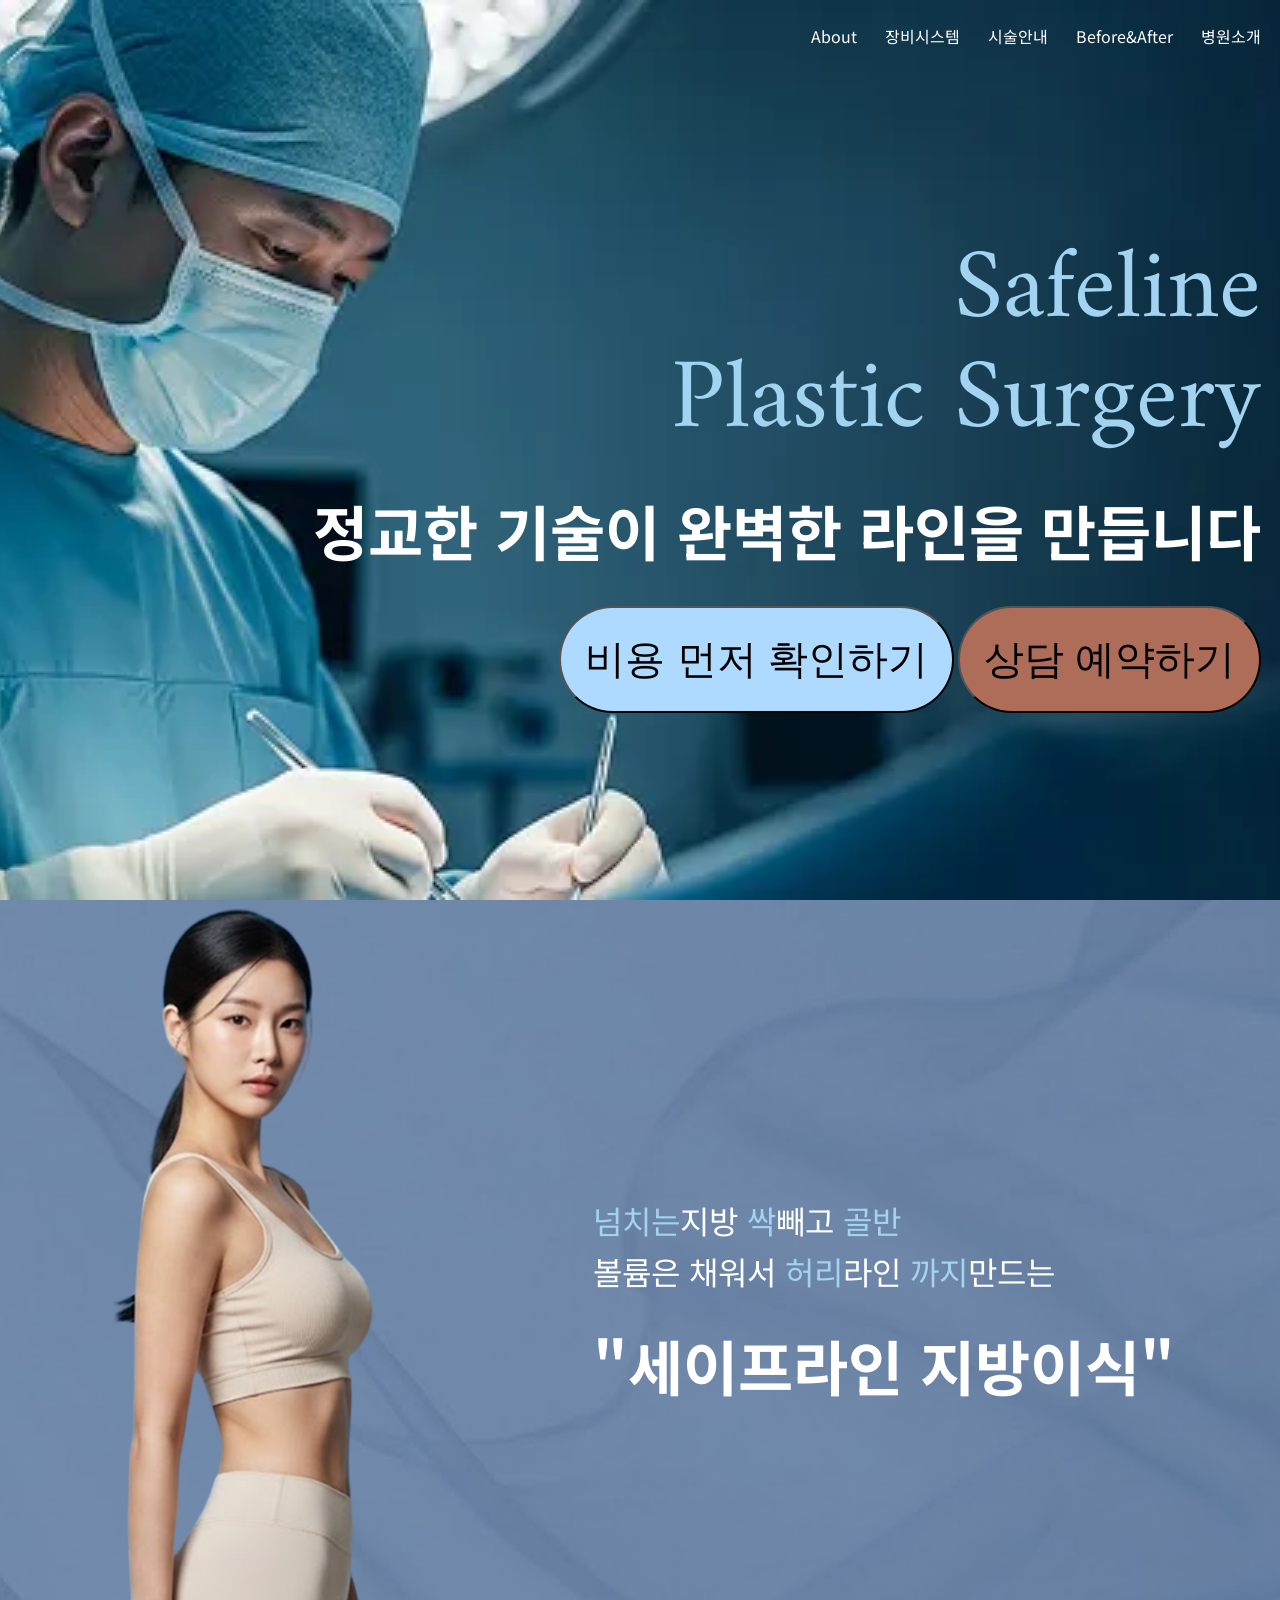
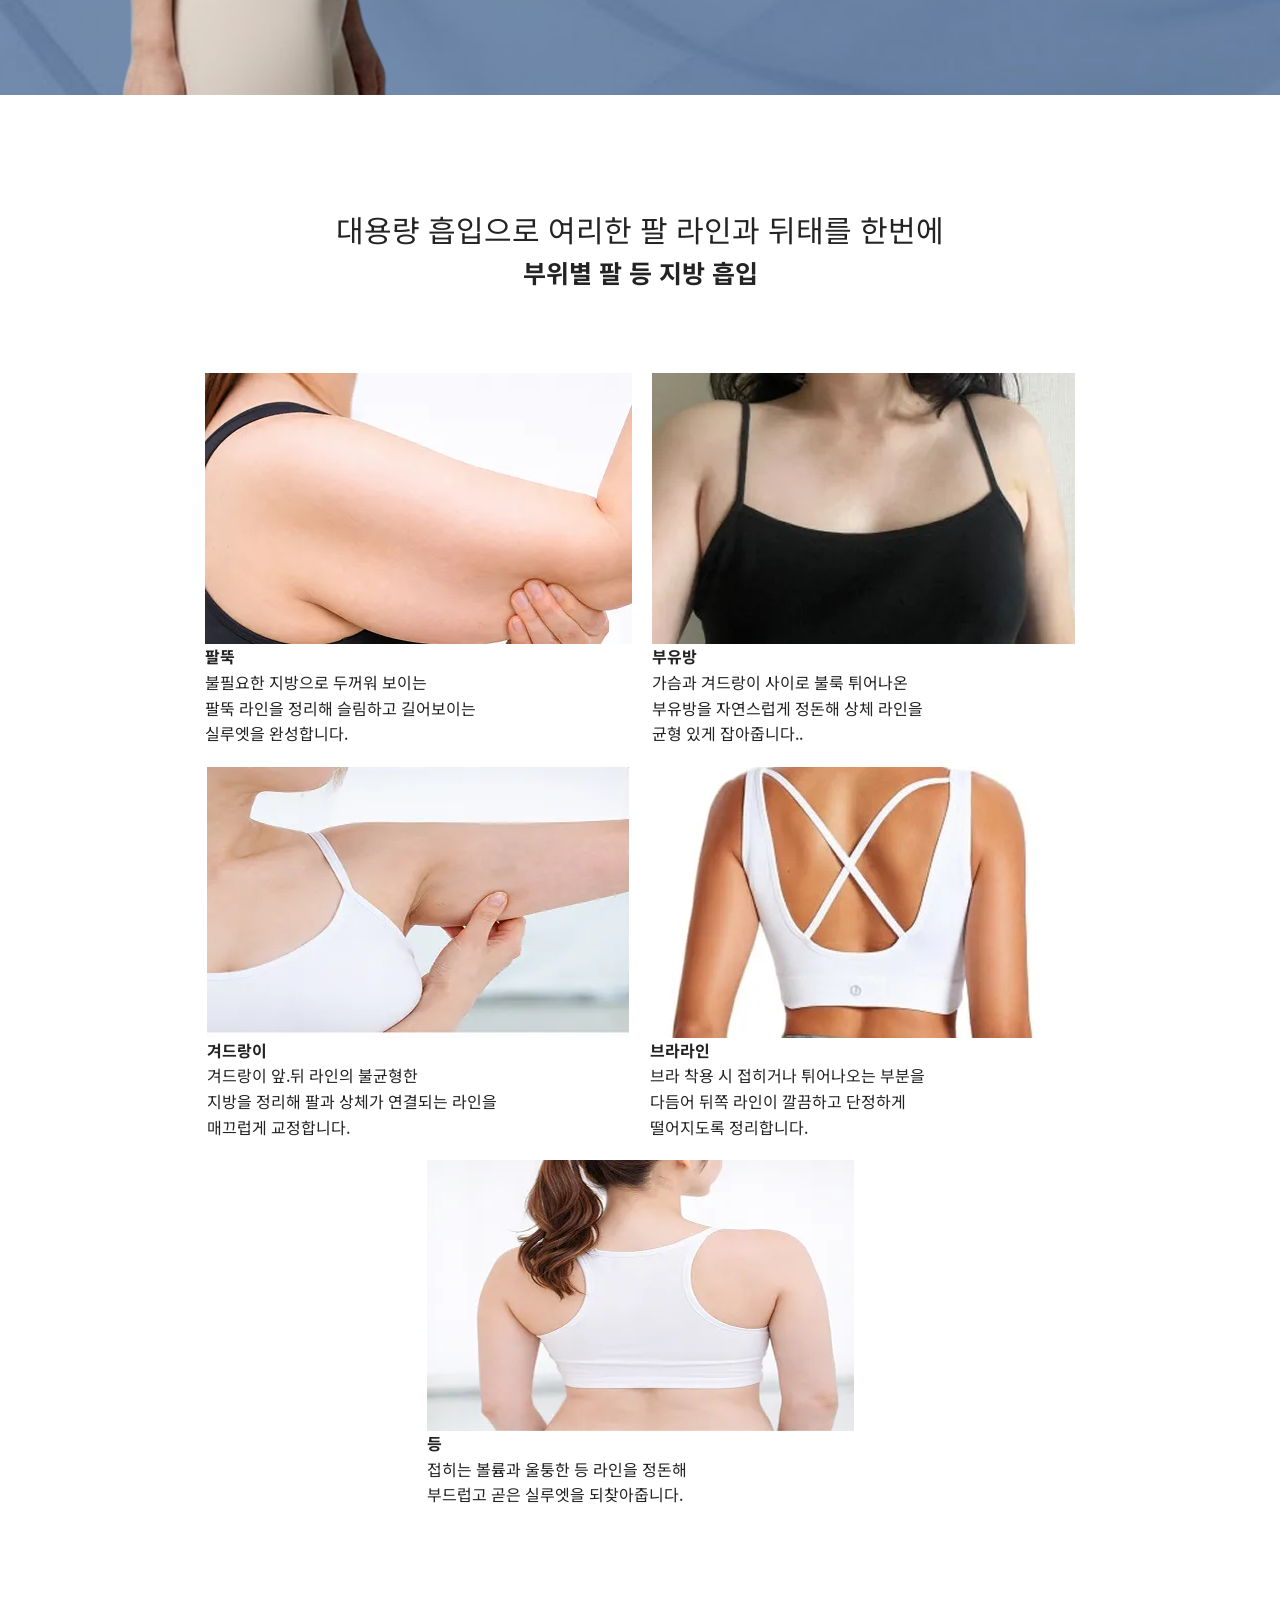
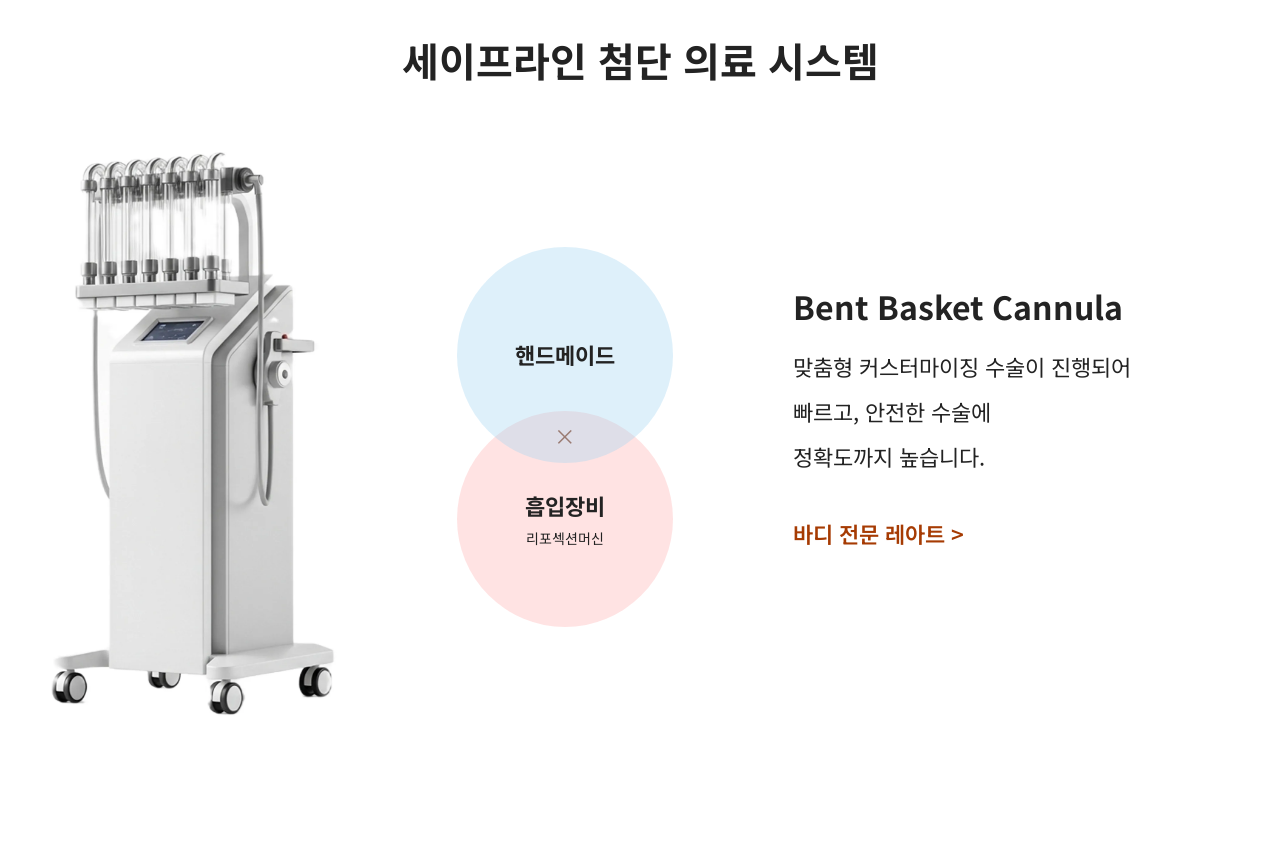
==== index.html @ c553be14 "반응형 작업 반응형 작업 js" ====
<!DOCTYPE html>
<html lang="ko">

<head>
    <meta charset="UTF-8">
    <meta name="viewport" content="width=device-width, initial-scale=1.0">
    <title>Document</title>
    <link rel="stylesheet" href="assets/css/reset.css">
    <link rel="stylesheet" href="assets/css/style.css">
</head>

<body>
    <!-- hero영역 시작 -->
    <header class="header">
        <div class="header-inner">
            <!-- 네비 영역 -->
            <div class="nav">
                <a href="#">About</a>
                <a href="#">장비시스템</a>
                <a href="#">시술안내</a>
                <a href="#">Before&After</a>
                <a href="#">병원소개</a>
                <button class="menu-btn">
                    <img src="assets/images/icon/ham.svg" alt="메뉴 버튼">
                </button>
            </div>
            <div class="main-title">
                <!-- kv타이틀 -->
                <div class="title">
                    <h1 class="kv-title">Safeline <br>
                        Plastic Surgery</h1>
                    <!-- kv서브타이틀 -->
                    <p class="kv-subtitle h2 ">
                        정교한 기술이 완벽한 라인을 만듭니다</p>
                </div>
                <!-- kv 버튼 -->
                <div class="btn">
                    <button class="btn1">비용 먼저 확인하기</button>
                    <button class="btn2">상담 예약하기</button>
                </div>
            </div>
        </div>
    </header>
    <!-- hero 영역 마감 -->


    <!-- about 영역 시작 -->
    <section class="about-section">
        <div class="about">
            <div class="model-img">
                <img src="assets/images/model.webp" alt="">
            </div>

            <div class="text-title">
                <p class="sub-title"> <em>넘치는</em>지방 <em>싹</em>빼고
                    <em>골반 </em><br>
                    볼륨은 채워서 <em>허리</em>라인 <em>까지</em>만드는
                </p>
                <h2 class="h2">"세이프라인 지방이식"</h2>
            </div>
        </div>
    </section>
    <!-- about 영역 마감 -->

    <!-- section3 -->
    <section class="lipo-area">
        <div class="title-2">
            <p>대용량 흡입으로 여리한 팔 라인과 뒤태를 한번에</p>
            <span>부위별 팔 등 지방 흡입</span>
        </div>
        <div class="lipo-list ">
            <div class="card-item">
                <img src="assets/images/sec3-1.webp" alt="">
                    <div class="area-title">
                <span class="lipo-title">팔뚝</span>
                <p>불필요한 지방으로 두꺼워 보이는<br>
                    팔뚝 라인을 정리해 슬림하고 길어보이는<br>
                    실루엣을 완성합니다.</p>
                    </div>
            </div>
            <div class="card-item">
                <img src="assets/images/sec3-2.webp" alt="">
                    <div class="area-title">
                <span class="lipo-title">부유방</span>
                <p>가슴과 겨드랑이 사이로 불룩 튀어나온<br>
                    부유방을 자연스럽게 정돈해 상체  라인을<br>
                    균형 있게 잡아줍니다..</p>
                    </div>
            </div>
            <div class="card-item">
                <img src="assets/images/sec3-3.webp" alt="">
                    <div class="area-title">
                <span class="lipo-title">겨드랑이</span>
                <p>겨드랑이 앞.뒤 라인의 불균형한<br>
                    지방을 정리해 팔과 상체가 연결되는 라인을<br>
                    매끄럽게 교정합니다.</p>
                    </div>
            </div>
            <div class="card-item">
                <img src="assets/images/sec3-4.webp" alt="">
                    <div class="area-title">
                <span class="lipo-title">브라라인</span>
                <p>브라 착용 시 접히거나 튀어나오는 부분을<br>
                     다듬어 뒤쪽 라인이 깔끔하고 단정하게<br>
                    떨어지도록  정리합니다.</p>
                    </div>
            </div>
            <div class="card-item">
                <img src="assets/images/sec3-5.webp" alt="">
                    <div class="area-title">
                <span class="lipo-title">등</span>
                <p>접히는 볼륨과 울퉁한 등 라인을 정돈해<br>
                    부드럽고 곧은 실루엣을 되찾아줍니다.<br>
                </p>
                    </div>
            </div>
               
                </div>
            </div>
        </div>
    </section>
    <!-- section 3 마감 -->

    <!-- 장비 시스템 섹션 시작 -->
    <section class="equipment-section">
        <div class="equipment-inner">
            <!-- 장비 타이틀 -->
            <div class="equipment-heading">
                <p class="b7">세이프라인 첨단 의료 시스템</p>
            </div>

            <!-- 장비 슬라이드 래퍼 -->
            <div class="equipment-body">
                <!-- 장비 아이템 1 -->
                <article class="equipment-item is-active" aria-hidden="false">
                    <div class="equipment-image">
                        <img src="assets/images/sec4-1.webp" alt="Bent Basket Cannula 장비">
                    </div>
                    <div class="equipment-middle">
                        <div class="equipment-circle equipment-circle--blue">
                            <span class="b7">핸드메이드</span>
                        </div>
                        <span class="equipment-circle-x">×</span>
                        <div class="equipment-circle equipment-circle--pink">
                            <span class="b7">흡입장비</span>
                            <span class="b9">리포섹션머신</span>
                        </div>
                    </div>
                    <div class="equipment-content">
                        <div class="equipment-text">
                            <h3 class="h3">Bent Basket Cannula</h3>
                            <p class="b8">
                                맞춤형 커스터마이징 수술이 진행되어<br class="equipment-br equipment-br--desktop">
                                빠르고, 안전한 수술에<br class="equipment-br equipment-br--desktop">
                                정확도까지 높습니다.
                            </p>
                            <a href="javascript:void(0);" class="equipment-link-next b8">
                                바디 전문 레아트 &gt;
                            </a>
                        </div>
                    </div>
                </article>

                <!-- 장비 아이템 2 -->
                <article class="equipment-item" aria-hidden="true">
                    <div class="equipment-image">
                        <img src="assets/images/sec4-2.webp" alt="PAL Microaire System 장비">
                    </div>
                    <div class="equipment-middle">
                        <div class="equipment-circle equipment-circle--blue">
                            <span class="b7">정밀 진동 시스템</span>
                        </div>
                        <span class="equipment-circle-x">×</span>
                        <div class="equipment-circle equipment-circle--pink">
                            <span class="b7">선택적 지방 제거</span>
                            <span class="b9">표적 부위 위주</span>
                        </div>
                    </div>
                    <div class="equipment-content">
                        <div class="equipment-text">
                            <h3 class="h3">PAL Microaire System</h3>
                            <p class="b8">
                                미세 진동을 활용한 지방 제거로<br class="equipment-br equipment-br--desktop">
                                불필요한 손상을 최소화하고<br class="equipment-br equipment-br--desktop">
                                균형 잡힌 라인을 완성합니다.
                            </p>
                            <a href="javascript:void(0);" class="equipment-link-next b8">
                                바디 전문 레아트 &gt;
                            </a>
                        </div>
                    </div>
                </article>

                <!-- 장비 아이템 3 -->
                <article class="equipment-item" aria-hidden="true">
                    <div class="equipment-image">
                        <img src="assets/images/sec4-3.webp" alt="Bent Basket Cannula 미세 장비">
                    </div>
                    <div class="equipment-middle">
                        <div class="equipment-circle equipment-circle--blue">
                            <span class="b7">곡선형 캐뉼라 구조</span>
                        </div>
                        <span class="equipment-circle-x">×</span>
                        <div class="equipment-circle equipment-circle--pink">
                            <span class="b7">라인 정교화</span>
                            <span class="b9">섬세한 보정</span>
                        </div>
                    </div>
                    <div class="equipment-content">
                        <div class="equipment-text">
                            <h3 class="h3">Bent Basket Cannula</h3>
                            <p class="b8">
                                곡선형 구조로 바디의 입체적인 곡선을 따라가며<br class="equipment-br equipment-br--desktop">
                                미세한 지방까지 정교하게 다듬어<br class="equipment-br equipment-br--desktop">
                                자연스러운 실루엣을 유지합니다.
                            </p>
                            <a href="javascript:void(0);" class="equipment-link-next b8">
                                바디 전문 레아트 &gt;
                            </a>
                        </div>
                    </div>
                </article>
            </div>
        </div>
    </section>
    <!-- 장비 시스템 섹션 마감 -->

    <script src="assets/js/equipment.js"></script>

    <section class="section5-trust">
        



    </section>

    
</body>

</html>
---- assets/css/style.css ----
@import url(common.css);

body {
    font-size: 16px;
}

/* 헤더 영역 및 네비영역 */
.header {
    width: 100%;
    height: 100vh;
    background-image: url(../images/kv-img.webp);
    background-repeat: no-repeat;
    background-size: cover;
    background-position: center;
}

.header-inner {
    width: 100%;
    max-width: 1320px;
    margin: 0 auto;
    padding: 1.5rem 1.2rem 0;
    box-sizing: border-box;
}

.nav {
    display: flex;
    justify-content: flex-end;
    color: #fff;
    gap: 1.75rem;
}

.menu-btn {
    display: none;
    border: none;
    background: transparent;
    padding: 0;
    cursor: pointer;
}

.menu-btn img {
    display: block;
    width: 1.6rem;
    height: 1.6rem;
}

.main-title {
    padding-top: 4.5rem;
    text-align: right;
}

.title {
    text-align: right;
    padding: 2.5rem 0;
}

.kv-title {
    color: #A2D3F1;
    padding: 2.5rem 0;
}

.kv-subtitle {
    color: #fff;
}

.btn {
    text-align: right;
}

.btn1 {
    background: #AEDAFF;
    padding: 1.5rem 1.5rem;
    border-radius: 49.95rem;
    font-size: 2.5rem;
}

.btn2 {
    background:
        #AE6D59;
    padding: 1.5rem 1.5rem;
    border-radius: 49.95rem;
    font-size: 2.5rem;
}

/* pc hero마감 */

/* about css 시작 */
.about {
    width: 100%;
    background-image: url(../images/sec2-bg.webp);
    background-repeat: no-repeat;
    background-size: cover;
    background-position: center;
    margin-bottom: 110px;
}

.model-img {
    width: 18rem;
    margin-right: 12.5rem;
}

.about {
    width: 100%;
    margin: 0 auto;
    padding: 0 1.2rem;

    display: flex;
    align-items: center;
    justify-content: center;
}

em {
    color: #A2D3F1
}

.text-title .sub-title {
    color: #fff;
    font-size: 2rem;
}

.h2 {
    padding-top: 2rem;
    color: #fff;
}

.title-2 span {
    font-weight: 700;
}
/* about css 마감 */



/* section3 시작 */

.title-2 {
    text-align: center;
    margin-top: 6.875rem;
    padding-bottom: 5rem;
}

.lipo-area {
    width: 100%;
    max-width: 84.375rem;
    margin: auto;
}

.lipo-list {
    display: flex;
    justify-content: center;
    flex-wrap: wrap;
    gap: 1.25rem;
}

.lipo-title{
    font-weight: 700;
}
.title-2 p {
    font-size: 1.875rem;
}

.title-2 span {
    font-size: 1.562rem;
}
/* section3  마감 */

/* 장비 시스템 섹션 시작 */
.equipment-section {
    padding: 7.5rem 1.25rem;
    background-color: #fff;
}

.equipment-inner {
    max-width: 1320px;
    margin: 0 auto;
}

.equipment-heading {
    text-align: center;
    margin-bottom: 3.75rem;
}

.equipment-heading .b7 {
    font-weight: 700;
    font-size: 2.5rem;
}

.equipment-body {
    display: flex;
    flex-direction: column;
    gap: 3.75rem;
}

.equipment-item {
    display: none;
    width: 100%;
    align-items: center;
    justify-items: stretch;
    column-gap: 24px;
    row-gap: 24px;
    grid-template-columns: repeat(12, minmax(0, 1fr));
}

.equipment-item.is-active {
    display: grid;
}

.equipment-image {
    grid-column: 1 / span 4;
    display: flex;
    justify-content: center;
}

.equipment-middle {
    grid-column: 5 / span 3;
    width: 100%;
    max-width: 248px;
    display: grid;
    justify-items: center;
    align-content: center;
}

.equipment-circle {
    width: 13.5rem;
    height: 13.5rem;
    border-radius: 50%;
    display: flex;
    flex-direction: column;
    align-items: center;
    justify-content: center;
    text-align: center;
}

.equipment-circle--blue {
    background: rgba(162, 211, 241, 0.35);
    z-index: 1;
}

.equipment-circle--pink {
    background: rgba(255, 186, 186, 0.4);
    margin-top: -3.25rem;
    z-index: 0;
}

.equipment-circle .b7 {
    font-weight: 700;
}

.equipment-circle .b9 {
    margin-top: 0.25rem;
    font-size: 0.875rem;
}

.equipment-circle-x {
    margin-top: -2.75rem;
    margin-bottom: -0.5rem;
    z-index: 2;
    font-size: 1.35rem;
    color: #9A7B72;
}

.equipment-content {
    grid-column: 8 / span 5;
    padding-left: 2.25rem;
}

.equipment-text {
    text-align: left;
}

.equipment-text .h3 {
    margin-bottom: 1.25rem;
    font-size: 2rem;
    line-height: 1.1;
}

.equipment-text .b8 {
    margin-bottom: 1.75rem;
    line-height: 2.05;
}

.equipment-link-next {
    display: inline-block;
    margin-top: 0.25rem;
    color: #A63B03;
    font-weight: 600;
}

.equipment-link-next:hover {
    text-decoration: underline;
}
/* 장비 시스템 섹션 마감 */

/* section 4 시작 */

@media (max-width: 768px) {
    .equipment-section {
        padding: 4.5rem 1rem;
    }

    .equipment-heading {
        margin-bottom: 2.5rem;
    }

    /* 768px 폰트 규격 (px -> rem, base 16px) */
    .equipment-heading .b7 {
        font-size: 1.875rem; /* 30px */
        line-height: 1.2;
    }

    .equipment-item.is-active {
        grid-template-columns: 1fr;
        column-gap: 0;
        row-gap: 20px;
    }

    .equipment-image,
    .equipment-middle,
    .equipment-content {
        grid-column: 1 / -1;
    }

    .equipment-image {
        justify-content: center;
    }

    .equipment-middle {
        /* 모바일에서는 원형 가로 배치 */
        max-width: none;
        width: 100%;
        margin: 0 auto;
        display: flex;
        align-items: center;
        justify-content: center;
    }

    .equipment-circle {
        width: 11.5rem;
        height: 11.5rem;
    }

    .equipment-circle--pink {
        margin-top: 0;
        margin-left: -3.25rem; /* 겹침 */
    }

    .equipment-circle-x {
        margin: 0 -0.75rem;
    }

    .equipment-circle .b7 {
        font-size: 1.5625rem; /* 25px */
        line-height: 1.2;
    }

    .equipment-link-next {
        font-size: 1.5625rem; /* 25px */
        line-height: 1.2;
    }

    .equipment-content {
        padding-left: 0;
        padding-top: 0.5rem;
    }

    .equipment-text .h3 {
        font-size: 2rem;
    }

    /* 모바일 서브텍스트: 18px, 2줄로 보이게 */
    .equipment-text .b8 {
        font-size: 1.125rem; /* 18px */
    }

    .equipment-br--desktop {
        display: none;
    }
}













@media(max-width: 768px) {

    /* 모바일 kv 영역 시작 */
    .header {
        height: 100vh;
        background-position: 20% center;
    }

    .header-inner {
        padding: 0.4rem 0.6rem 0;
        min-height: 100vh;
        display: flex;
        flex-direction: column;
    }

    .nav {
        justify-content: flex-end;
        align-items: center;
    }

    .nav a {
        display: none;
    }

    .menu-btn {
        display: block;
    }

    .main-title {
        padding-top: 0;
        flex: 1;
        display: flex;
        flex-direction: column;
        justify-content: flex-end;
        align-items: center;
        padding-bottom: 12vh;
    }

    .title {
        padding: 0;
    }

    .kv-title {
        font-size: 3rem;
        text-align: center;
        padding: 1.25rem 0; /* 20px */
    }

    .kv-subtitle {
        font-size: 1.5rem;
        text-align: center;
        padding: 1.25rem 0; /* 20px */
    }

    .btn {
        display: flex;
        justify-content: center;
        width: 100%;
        padding: 1.25rem 0; /* 20px */
    }

    .btn1,
    .btn2 {
        font-size: 1rem;
        padding: 0.5rem 0.5rem;
    }

    
/* 반응형 kv 영역 마감 */


    .about {
        flex-direction: column-reverse;
    }

    .text-title {
        margin-top: 5.5rem;
    }

    .text-title .sub-title {
        font-size: 1rem;
    }

    .text-title .h2 {
        font-size: 1.5rem;
    }
    /* about 반응형 마감 */
}








/* about 반응형 시작 */
@media(max-width:768px) {
    

}
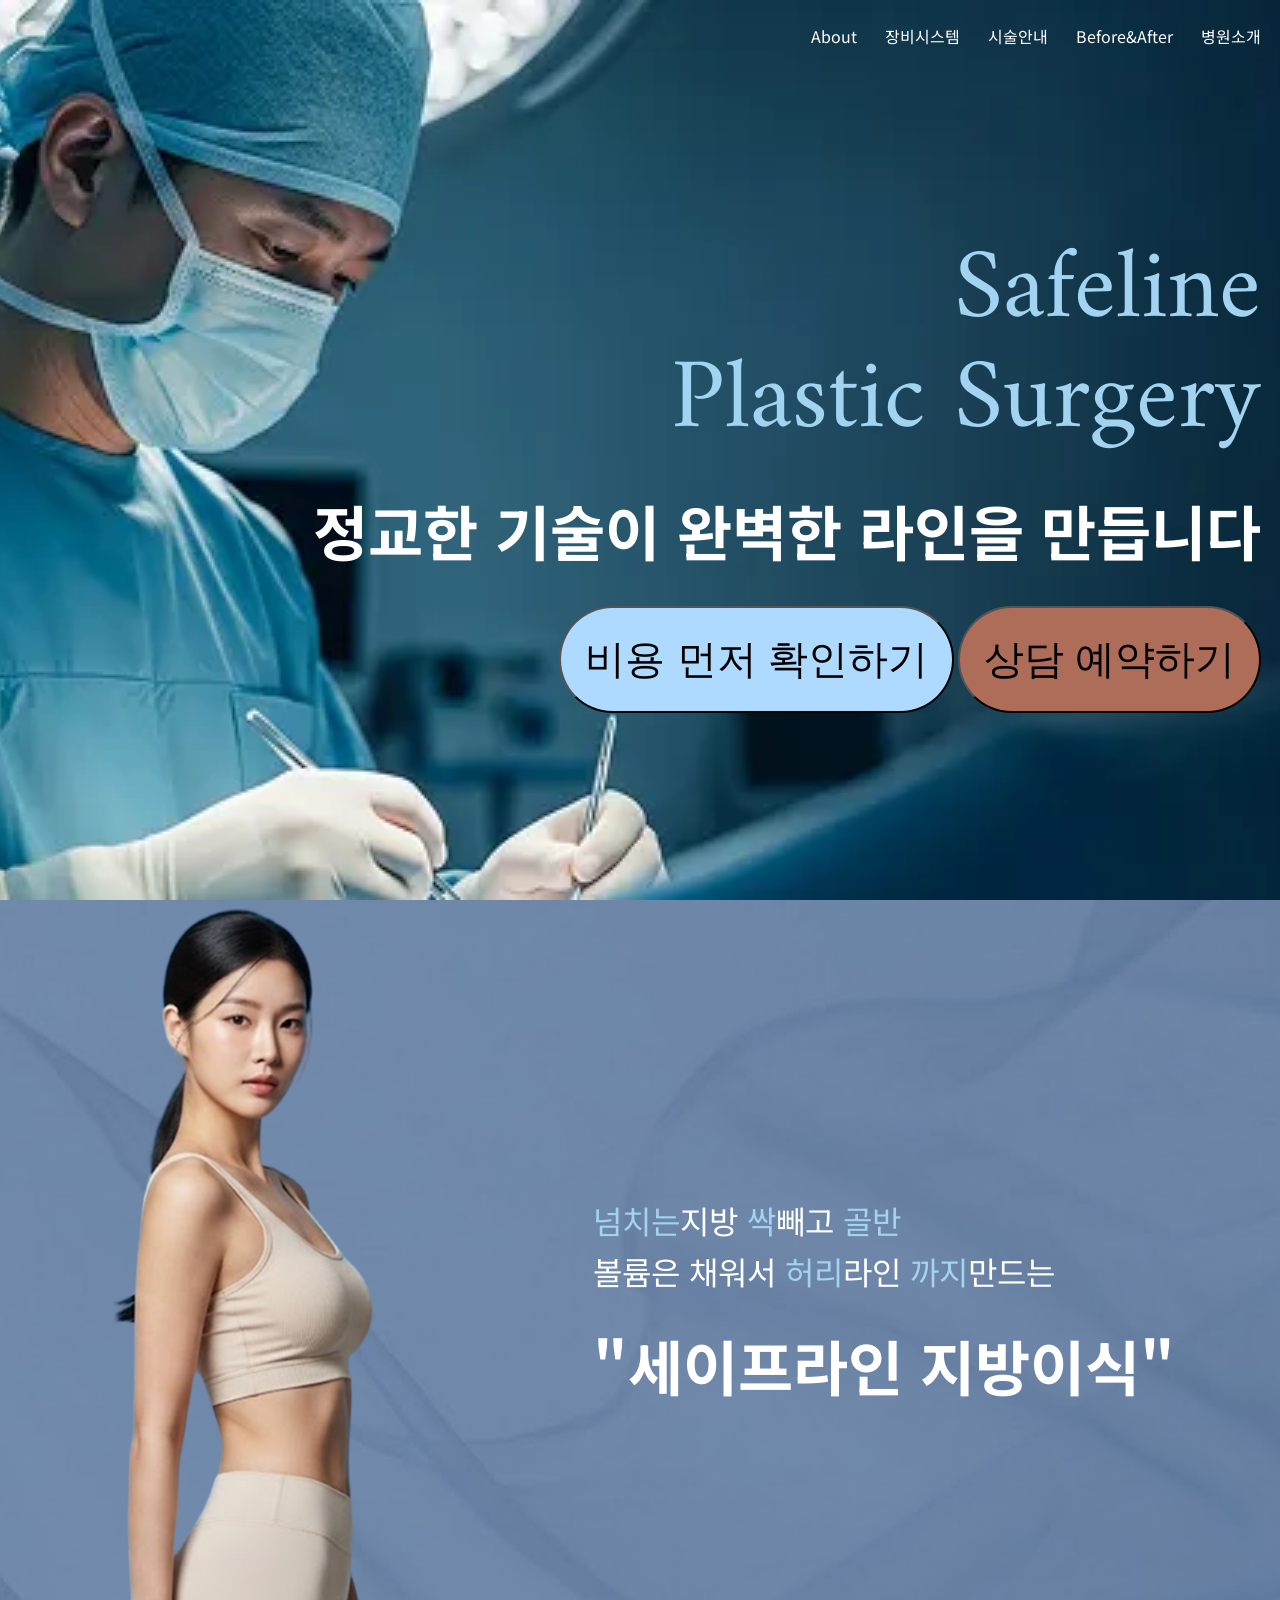
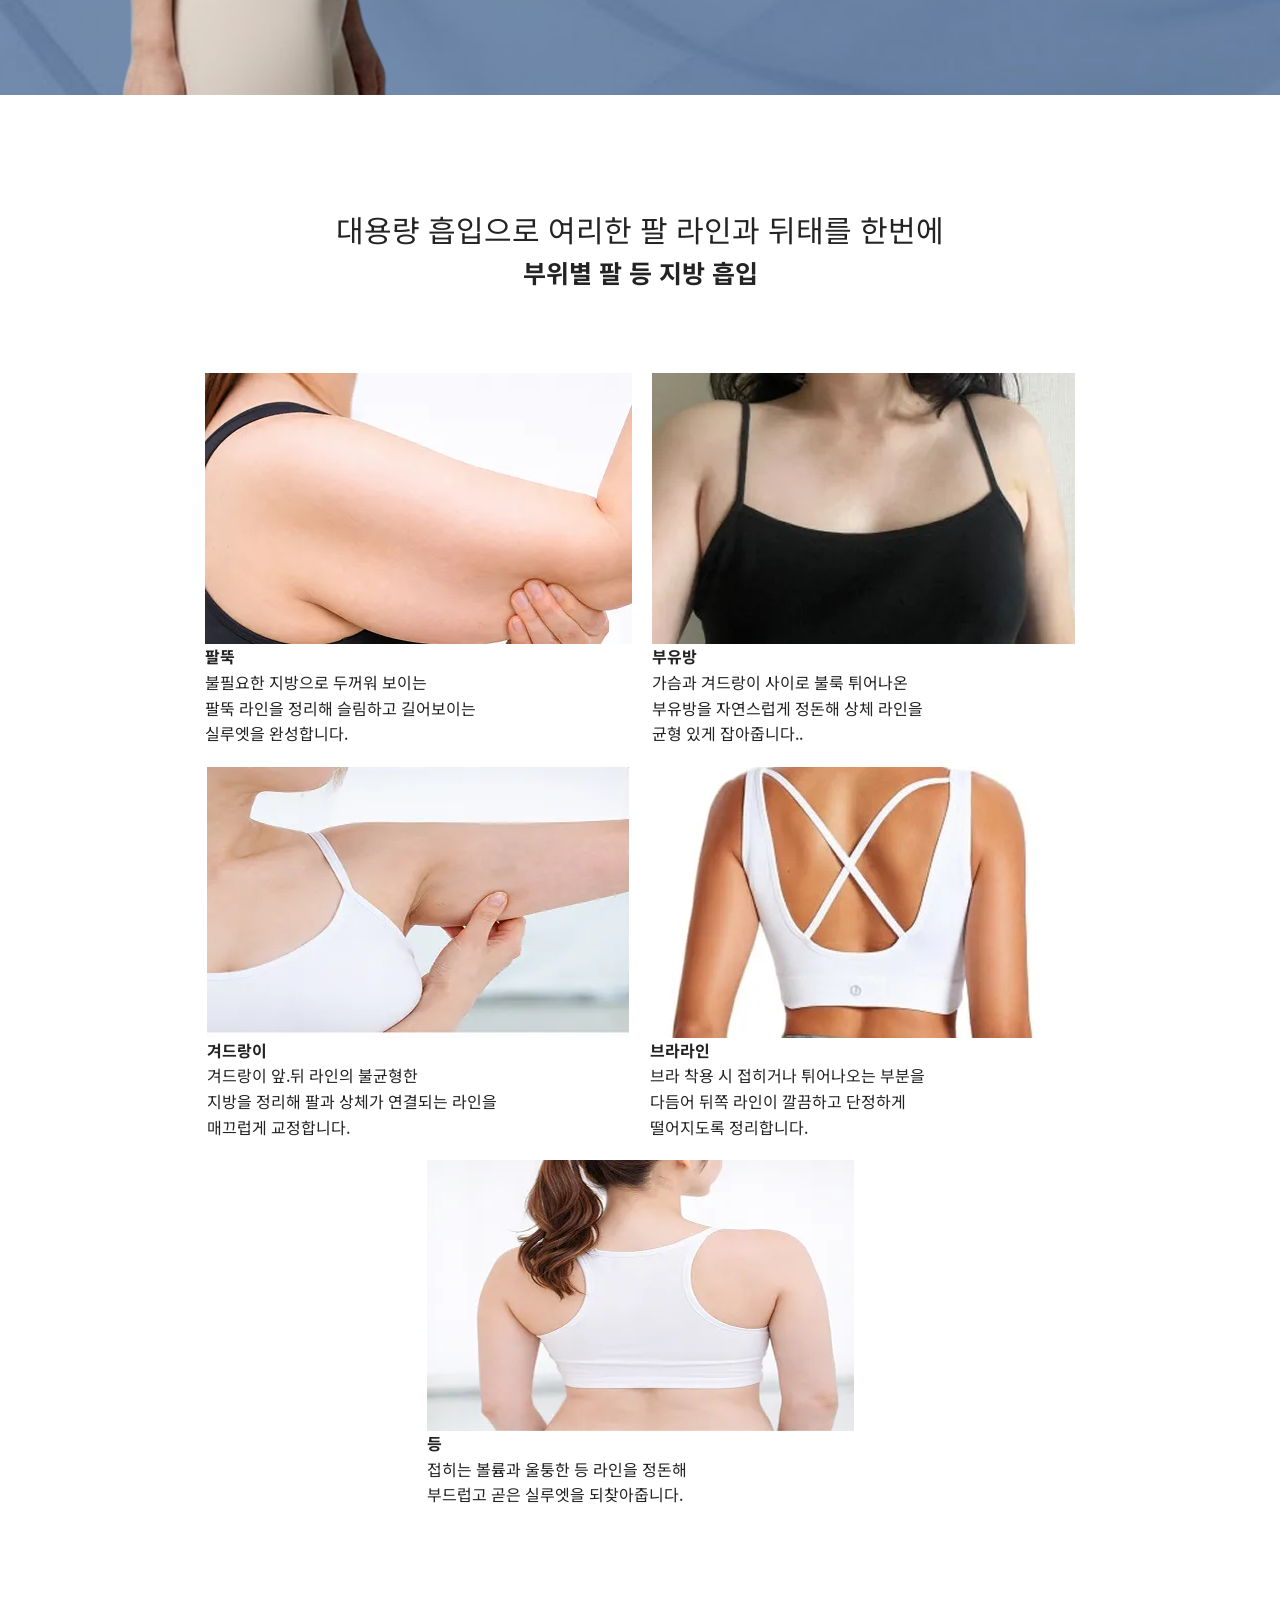
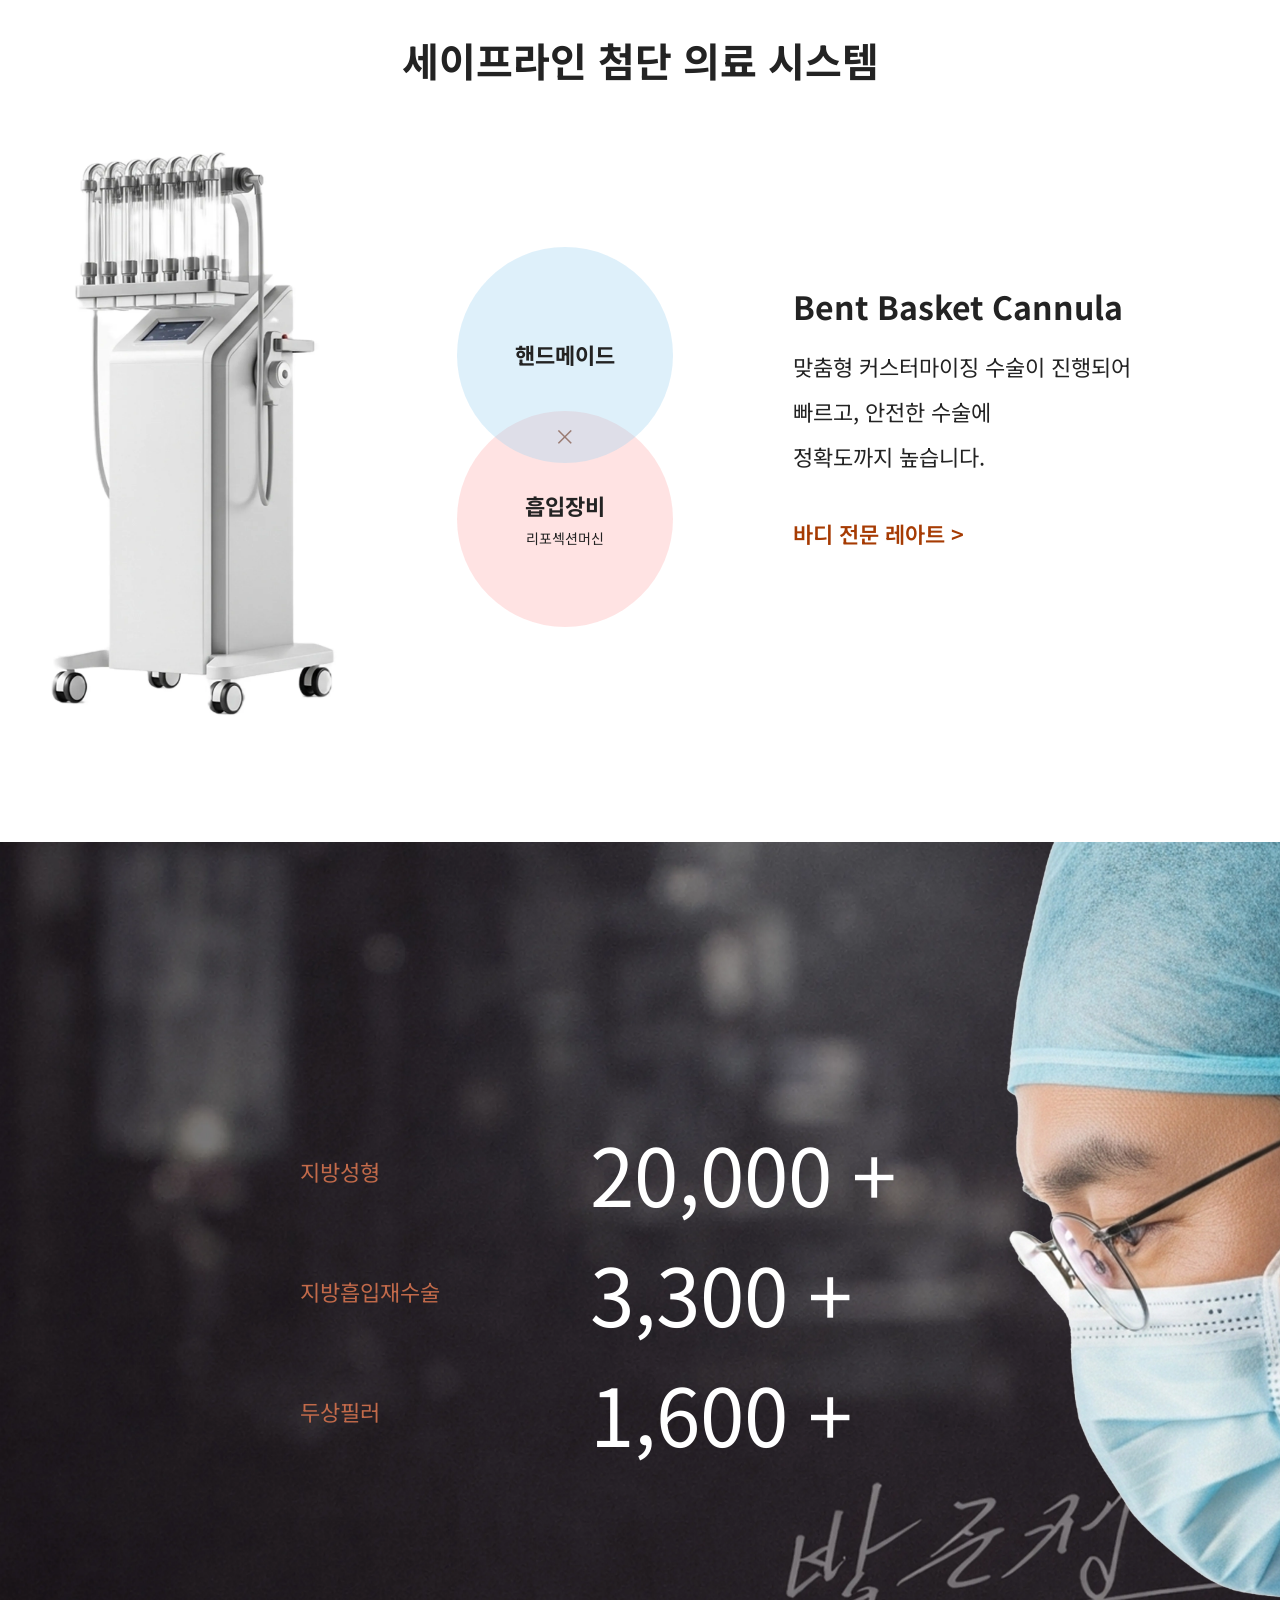
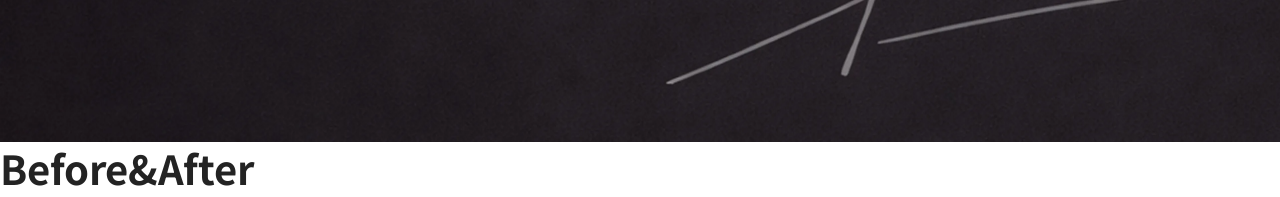
==== commit a6860521: "d d" ====
--- a/index.html
+++ b/index.html
@@ -71,52 +71,52 @@
         <div class="lipo-list ">
             <div class="card-item">
                 <img src="assets/images/sec3-1.webp" alt="">
-                    <div class="area-title">
-                <span class="lipo-title">팔뚝</span>
-                <p>불필요한 지방으로 두꺼워 보이는<br>
-                    팔뚝 라인을 정리해 슬림하고 길어보이는<br>
-                    실루엣을 완성합니다.</p>
-                    </div>
+                <div class="area-title">
+                    <span class="lipo-title">팔뚝</span>
+                    <p>불필요한 지방으로 두꺼워 보이는<br>
+                        팔뚝 라인을 정리해 슬림하고 길어보이는<br>
+                        실루엣을 완성합니다.</p>
+                </div>
             </div>
             <div class="card-item">
                 <img src="assets/images/sec3-2.webp" alt="">
-                    <div class="area-title">
-                <span class="lipo-title">부유방</span>
-                <p>가슴과 겨드랑이 사이로 불룩 튀어나온<br>
-                    부유방을 자연스럽게 정돈해 상체  라인을<br>
-                    균형 있게 잡아줍니다..</p>
-                    </div>
+                <div class="area-title">
+                    <span class="lipo-title">부유방</span>
+                    <p>가슴과 겨드랑이 사이로 불룩 튀어나온<br>
+                        부유방을 자연스럽게 정돈해 상체 라인을<br>
+                        균형 있게 잡아줍니다..</p>
+                </div>
             </div>
             <div class="card-item">
                 <img src="assets/images/sec3-3.webp" alt="">
-                    <div class="area-title">
-                <span class="lipo-title">겨드랑이</span>
-                <p>겨드랑이 앞.뒤 라인의 불균형한<br>
-                    지방을 정리해 팔과 상체가 연결되는 라인을<br>
-                    매끄럽게 교정합니다.</p>
-                    </div>
+                <div class="area-title">
+                    <span class="lipo-title">겨드랑이</span>
+                    <p>겨드랑이 앞.뒤 라인의 불균형한<br>
+                        지방을 정리해 팔과 상체가 연결되는 라인을<br>
+                        매끄럽게 교정합니다.</p>
+                </div>
             </div>
             <div class="card-item">
                 <img src="assets/images/sec3-4.webp" alt="">
-                    <div class="area-title">
-                <span class="lipo-title">브라라인</span>
-                <p>브라 착용 시 접히거나 튀어나오는 부분을<br>
-                     다듬어 뒤쪽 라인이 깔끔하고 단정하게<br>
-                    떨어지도록  정리합니다.</p>
-                    </div>
+                <div class="area-title">
+                    <span class="lipo-title">브라라인</span>
+                    <p>브라 착용 시 접히거나 튀어나오는 부분을<br>
+                        다듬어 뒤쪽 라인이 깔끔하고 단정하게<br>
+                        떨어지도록 정리합니다.</p>
+                </div>
             </div>
             <div class="card-item">
                 <img src="assets/images/sec3-5.webp" alt="">
-                    <div class="area-title">
-                <span class="lipo-title">등</span>
-                <p>접히는 볼륨과 울퉁한 등 라인을 정돈해<br>
-                    부드럽고 곧은 실루엣을 되찾아줍니다.<br>
-                </p>
-                    </div>
-            </div>
-               
-                </div>
-            </div>
+                <div class="area-title">
+                    <span class="lipo-title">등</span>
+                    <p>접히는 볼륨과 울퉁한 등 라인을 정돈해<br>
+                        부드럽고 곧은 실루엣을 되찾아줍니다.<br>
+                    </p>
+                </div>
+            </div>
+
+        </div>
+        </div>
         </div>
     </section>
     <!-- section 3 마감 -->
@@ -227,14 +227,60 @@
 
     <script src="assets/js/equipment.js"></script>
 
-    <section class="section5-trust">
-        
-
-
-
-    </section>
-
-    
+    <!-- section5 시작 -->
+    <section class="section5">
+        <div class="section5-inner">
+      
+          <div class="stats">
+      
+            <div class="row">
+              <p class="label">지방성형</p>
+              <div class="value-box">
+                <span class="num">20,000</span>
+                <span class="plus">+</span>
+              </div>
+            </div>
+      
+            <div class="row">
+              <p class="label">지방흡입재수술</p>
+              <div class="value-box">
+                <span class="num">3,300</span>
+                <span class="plus">+</span>
+              </div>
+            </div>
+      
+            <div class="row">
+              <p class="label">두상필러</p>
+              <div class="value-box">
+                <span class="num">1,600</span>
+                <span class="plus">+</span>
+              </div>
+            </div>
+      
+          </div>
+      
+        </div>
+      
+        <!-- 의사 이미지 -->
+        <div class="doctor">
+          <img src="assets/images/sec5-doctor.webp" alt="">
+        </div>
+      </section>
+    <!-- section5 마감 -->
+
+    <section class="before&after">
+        <h4 class="h4">
+            Before&After
+        </h4>
+        <div class="img inner">
+            <div class="before">
+                <!-- <img src="assets/images/sec6-1.webp" alt=""> -->
+            </div>
+            <div class="after"></div>
+        </div>
+    </section>
+
+
 </body>
 
 </html>
--- a/assets/css/style.css
+++ b/assets/css/style.css
@@ -125,6 +125,7 @@
 .title-2 span {
     font-weight: 700;
 }
+
 /* about css 마감 */
 
 
@@ -150,9 +151,10 @@
     gap: 1.25rem;
 }
 
-.lipo-title{
+.lipo-title {
     font-weight: 700;
 }
+
 .title-2 p {
     font-size: 1.875rem;
 }
@@ -160,6 +162,7 @@
 .title-2 span {
     font-size: 1.562rem;
 }
+
 /* section3  마감 */
 
 /* 장비 시스템 섹션 시작 */
@@ -287,6 +290,7 @@
 .equipment-link-next:hover {
     text-decoration: underline;
 }
+
 /* 장비 시스템 섹션 마감 */
 
 /* section 4 시작 */
@@ -302,7 +306,8 @@
 
     /* 768px 폰트 규격 (px -> rem, base 16px) */
     .equipment-heading .b7 {
-        font-size: 1.875rem; /* 30px */
+        font-size: 1.875rem;
+        /* 30px */
         line-height: 1.2;
     }
 
@@ -339,7 +344,8 @@
 
     .equipment-circle--pink {
         margin-top: 0;
-        margin-left: -3.25rem; /* 겹침 */
+        margin-left: -3.25rem;
+        /* 겹침 */
     }
 
     .equipment-circle-x {
@@ -347,12 +353,14 @@
     }
 
     .equipment-circle .b7 {
-        font-size: 1.5625rem; /* 25px */
+        font-size: 1.5625rem;
+        /* 25px */
         line-height: 1.2;
     }
 
     .equipment-link-next {
-        font-size: 1.5625rem; /* 25px */
+        font-size: 1.5625rem;
+        /* 25px */
         line-height: 1.2;
     }
 
@@ -367,16 +375,14 @@
 
     /* 모바일 서브텍스트: 18px, 2줄로 보이게 */
     .equipment-text .b8 {
-        font-size: 1.125rem; /* 18px */
+        font-size: 1.125rem;
+        /* 18px */
     }
 
     .equipment-br--desktop {
         display: none;
     }
 }
-
-
-
 
 
 
@@ -432,20 +438,23 @@
     .kv-title {
         font-size: 3rem;
         text-align: center;
-        padding: 1.25rem 0; /* 20px */
+        padding: 1.25rem 0;
+        /* 20px */
     }
 
     .kv-subtitle {
         font-size: 1.5rem;
         text-align: center;
-        padding: 1.25rem 0; /* 20px */
+        padding: 1.25rem 0;
+        /* 20px */
     }
 
     .btn {
         display: flex;
         justify-content: center;
         width: 100%;
-        padding: 1.25rem 0; /* 20px */
+        padding: 1.25rem 0;
+        /* 20px */
     }
 
     .btn1,
@@ -454,10 +463,10 @@
         padding: 0.5rem 0.5rem;
     }
 
-    
-/* 반응형 kv 영역 마감 */
-
-
+
+    /* 반응형 kv 영역 마감 */
+
+    /* about 반응형 시작 */
     .about {
         flex-direction: column-reverse;
     }
@@ -473,19 +482,87 @@
     .text-title .h2 {
         font-size: 1.5rem;
     }
+
     /* about 반응형 마감 */
 }
 
-
-
-
-
-
-
-
-/* about 반응형 시작 */
-@media(max-width:768px) {
-    
-
-}
-
+/* section5 시작 */
+.section5 {
+    width: 1920px;
+    height: 900px;
+    background-image: url(../images/sec5-bg.webp);
+    background-position: center;
+    background-size: cover;
+    background-repeat: no-repeat;
+    position: relative;
+    overflow: hidden;
+}
+
+/* 가운데 컨텐츠 */
+.section5-inner {
+    width: 1320px;
+    height: 100%;
+    margin: 0 auto;
+    display: flex;
+    align-items: center;
+}
+
+/* 전체 숫자 영역 */
+.stats {
+    display: flex;
+    flex-direction: column;
+    gap: 40px;
+}
+
+/* 한 줄 */
+.row {
+    display: flex;
+    align-items: center;
+}
+
+/* 주황 텍스트 */
+.label {
+    width: 290px;
+    font-size: 22px;
+    font-weight: 400;
+    color: #c26a4a;
+    margin: 0;
+}
+
+/* 숫자 + 묶음 */
+.value-box {
+    display: flex;
+    align-items: center;
+    gap: 20px;
+}
+
+/* 숫자 */
+.num {
+    font-size: 80px;
+    font-weight: 400;
+    color: #fff;
+    line-height: 1;
+}
+
+/* + */
+.plus {
+    font-size: 80px;
+    font-weight: 400;
+    color: #fff;
+    line-height: 1;
+}
+
+/* 의사 이미지 */
+.doctor {
+    position: absolute;
+    top: 0;
+    right: 0;
+    bottom: 0;
+}
+
+.doctor img {
+    height: 100%;
+    width: auto;
+    display: block;
+}
+/* section5 마감 */
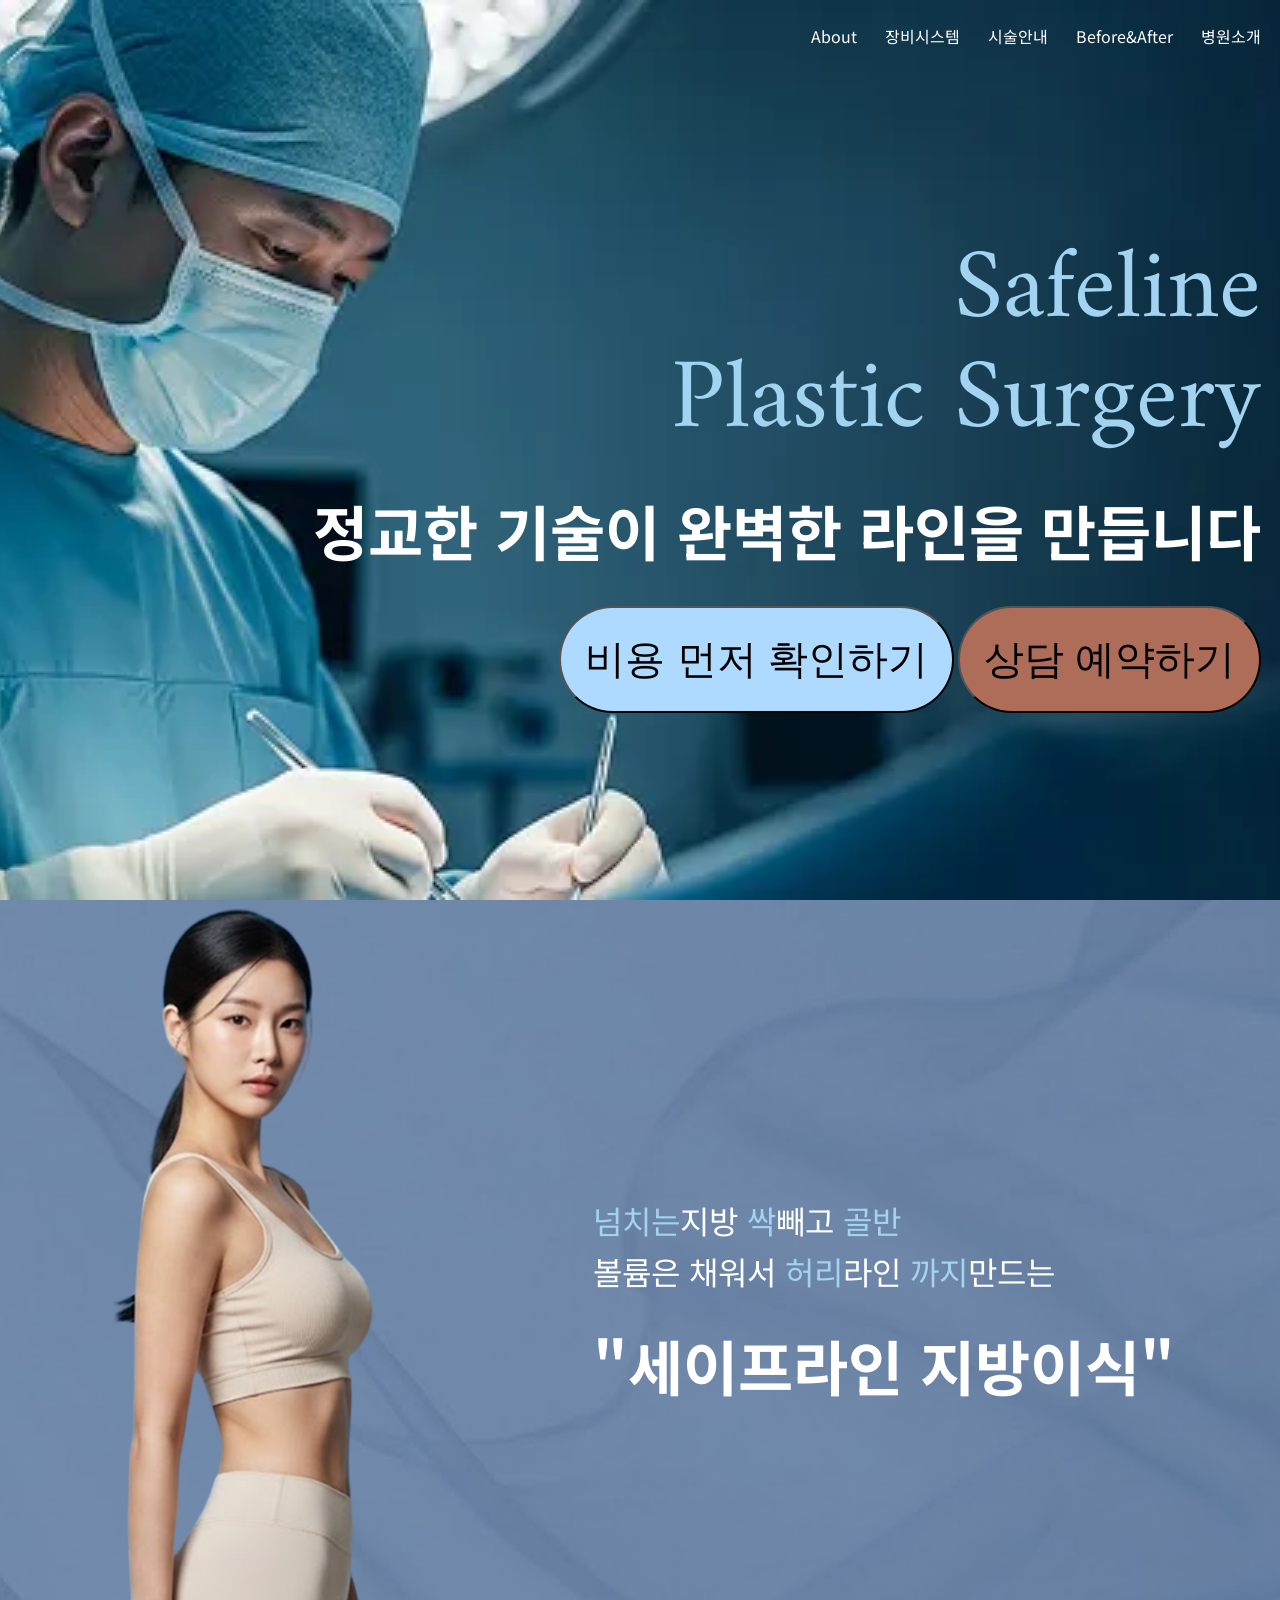
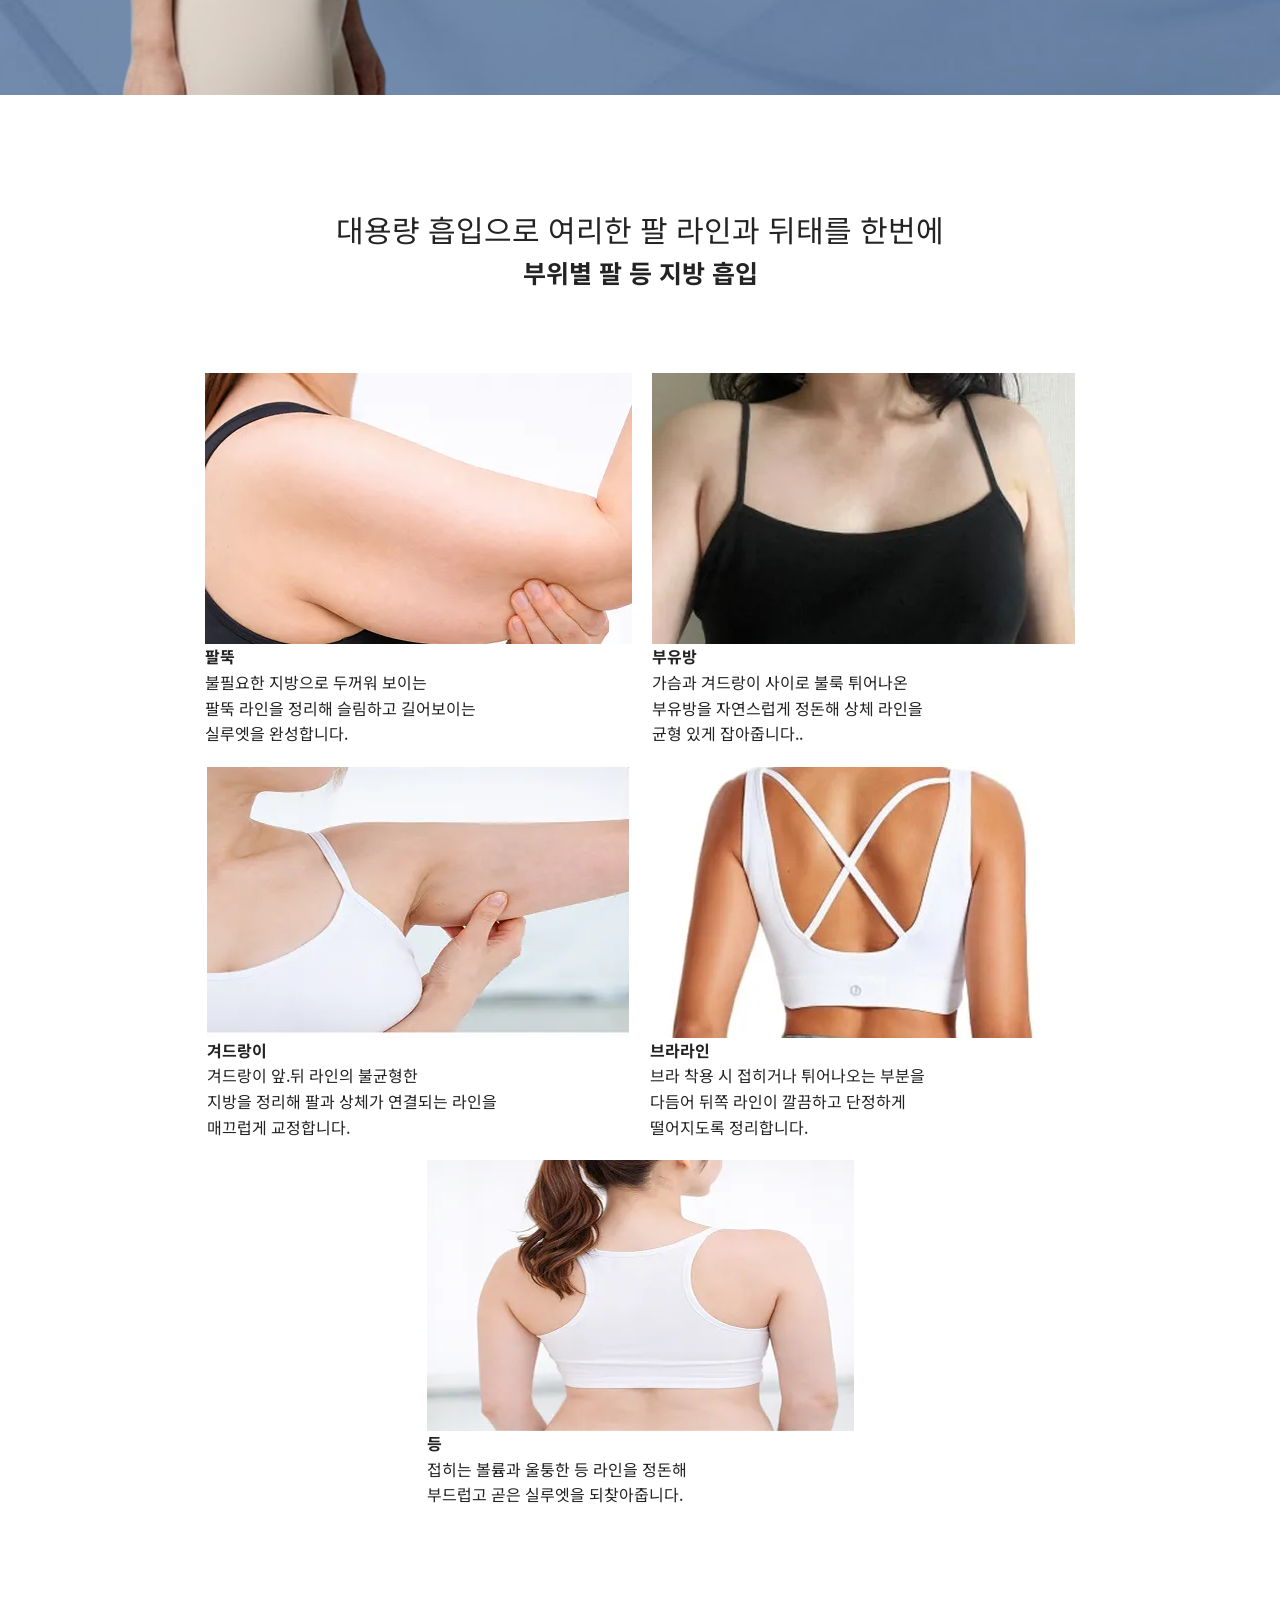
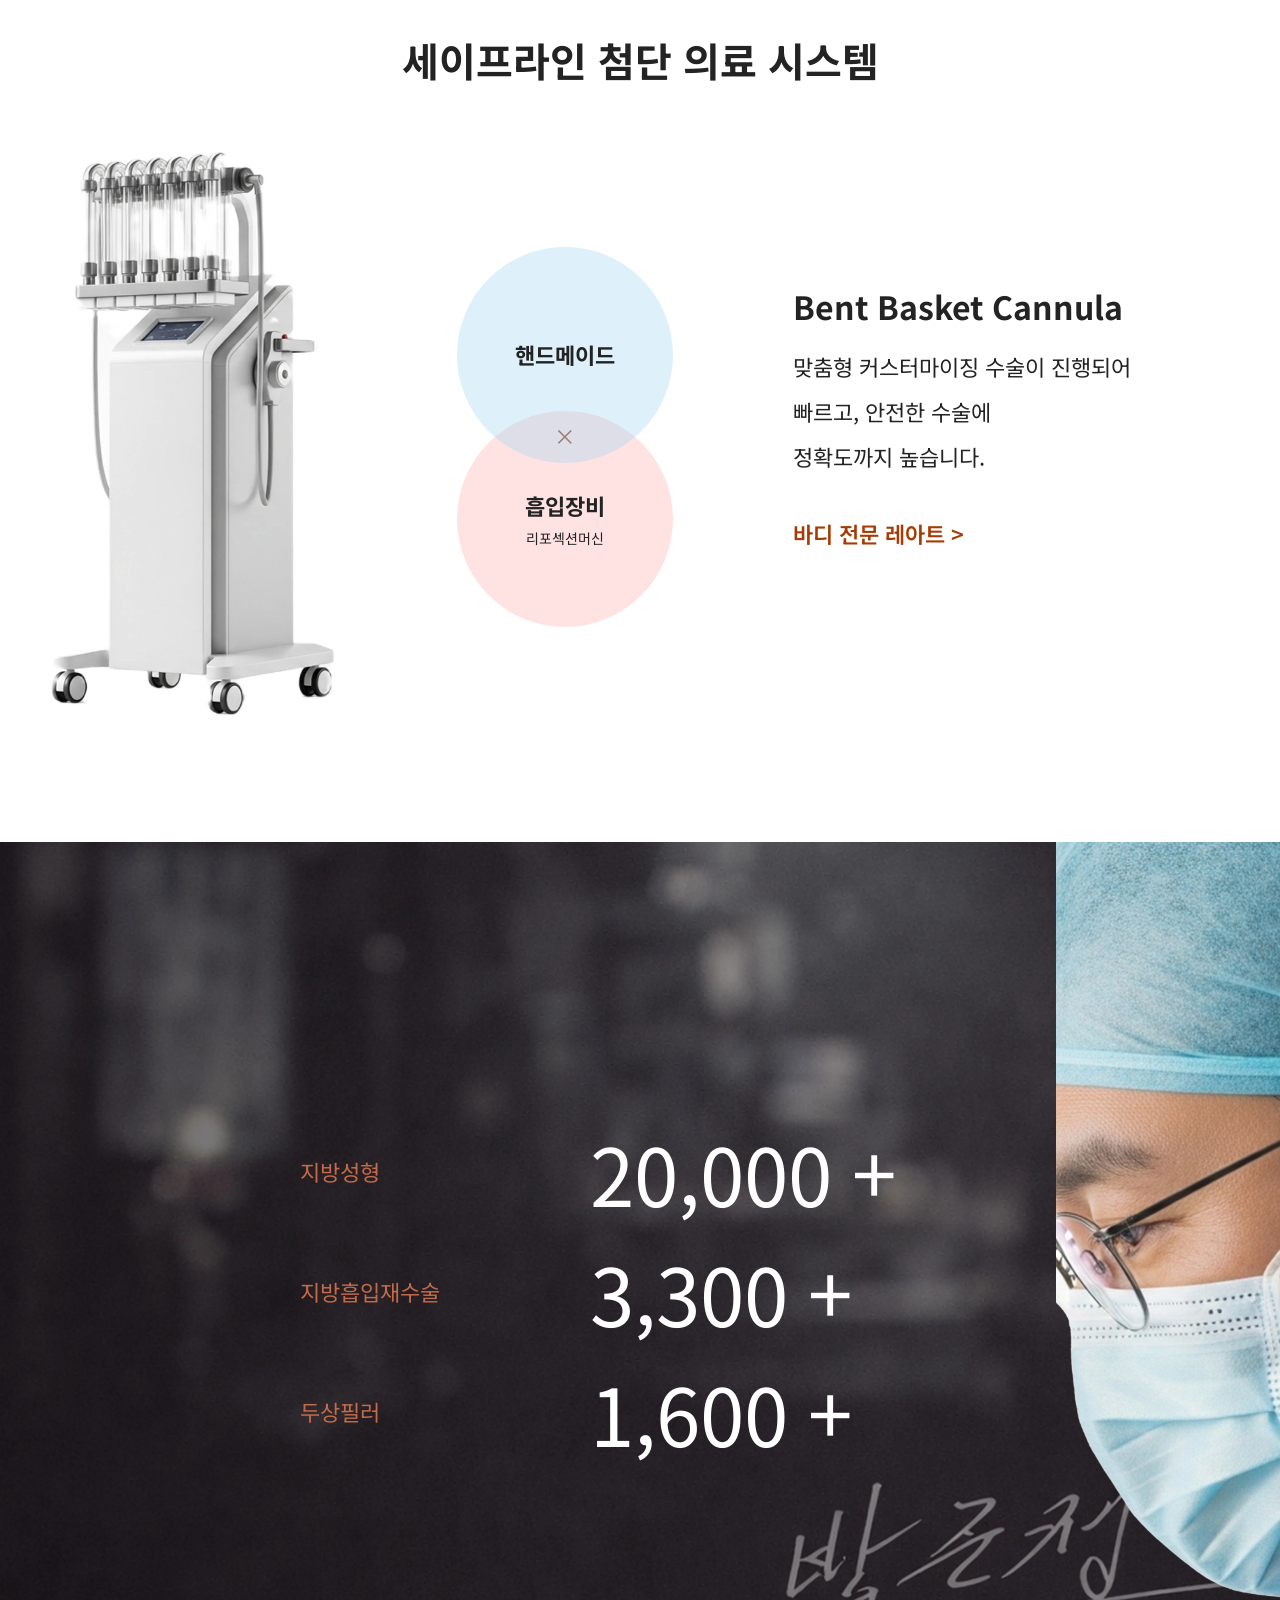
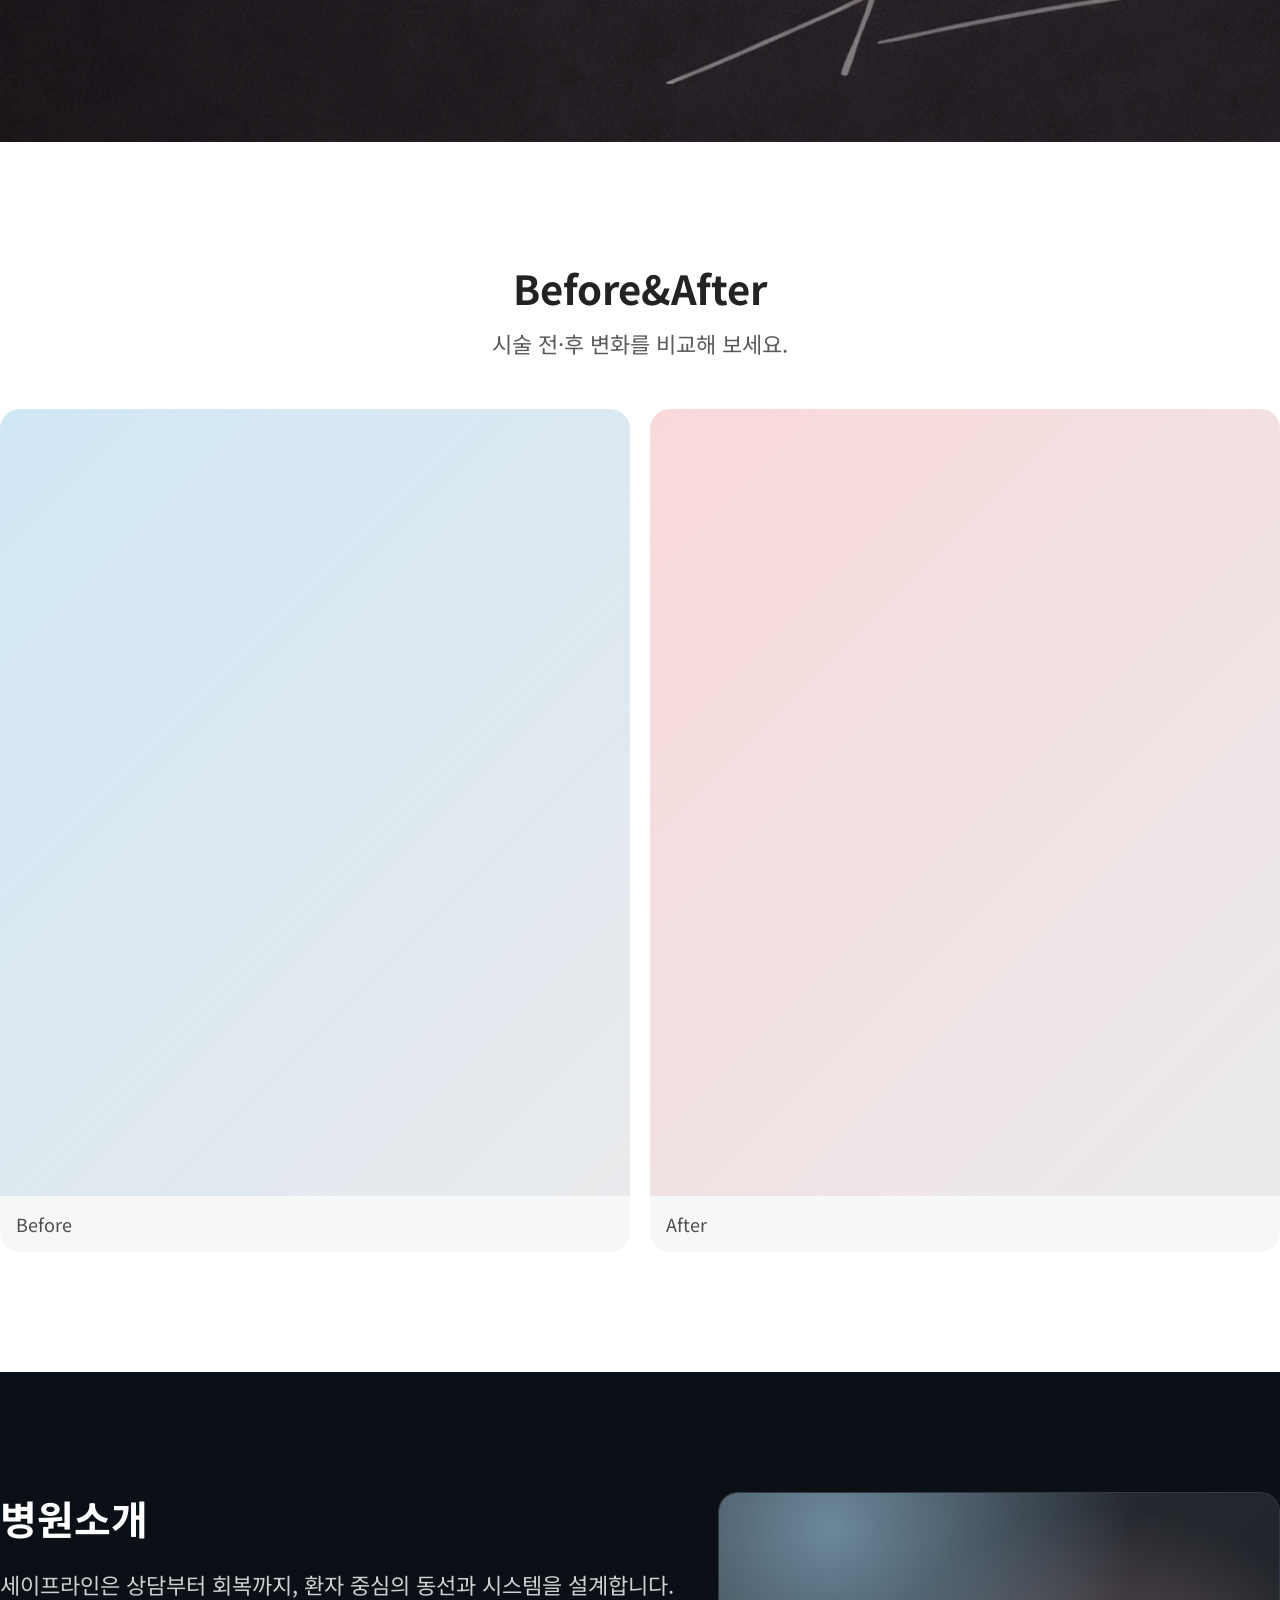
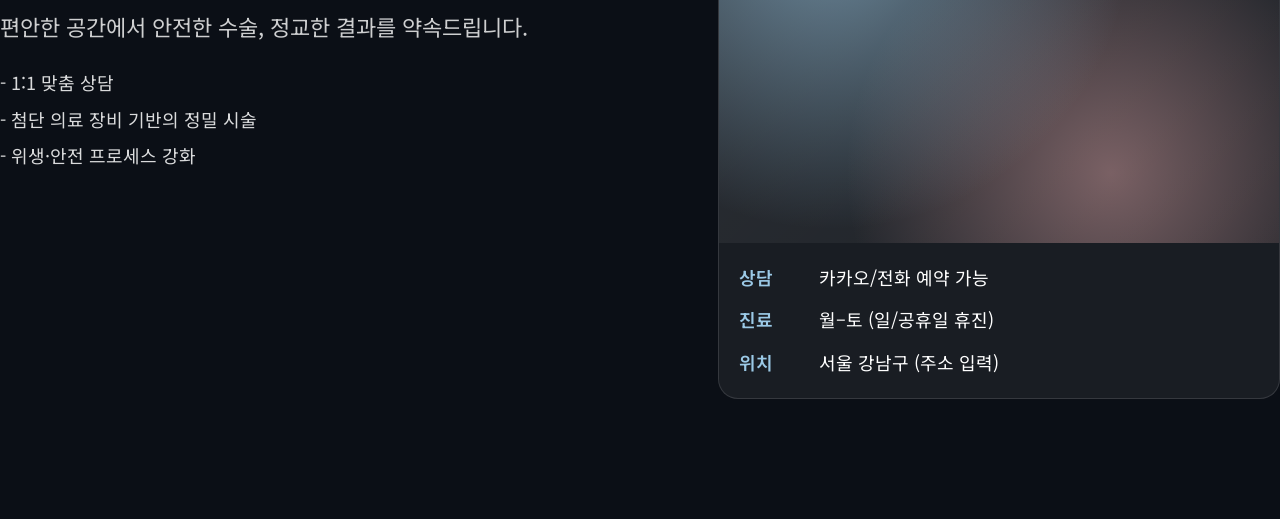
==== commit 33c34a73: "d d" ====
--- a/index.html
+++ b/index.html
@@ -116,8 +116,6 @@
             </div>
 
         </div>
-        </div>
-        </div>
     </section>
     <!-- section 3 마감 -->
 
@@ -230,55 +228,102 @@
     <!-- section5 시작 -->
     <section class="section5">
         <div class="section5-inner">
-      
-          <div class="stats">
-      
-            <div class="row">
-              <p class="label">지방성형</p>
-              <div class="value-box">
-                <span class="num">20,000</span>
-                <span class="plus">+</span>
-              </div>
-            </div>
-      
-            <div class="row">
-              <p class="label">지방흡입재수술</p>
-              <div class="value-box">
-                <span class="num">3,300</span>
-                <span class="plus">+</span>
-              </div>
-            </div>
-      
-            <div class="row">
-              <p class="label">두상필러</p>
-              <div class="value-box">
-                <span class="num">1,600</span>
-                <span class="plus">+</span>
-              </div>
-            </div>
-      
-          </div>
-      
-        </div>
-      
+
+            <div class="stats">
+
+                <div class="row">
+                    <p class="label">지방성형</p>
+                    <div class="value-box">
+                        <span class="num">20,000</span>
+                        <span class="plus">+</span>
+                    </div>
+                </div>
+
+                <div class="row">
+                    <p class="label">지방흡입재수술</p>
+                    <div class="value-box">
+                        <span class="num">3,300</span>
+                        <span class="plus">+</span>
+                    </div>
+                </div>
+
+                <div class="row">
+                    <p class="label">두상필러</p>
+                    <div class="value-box">
+                        <span class="num">1,600</span>
+                        <span class="plus">+</span>
+                    </div>
+                </div>
+
+            </div>
+
+        </div>
+
         <!-- 의사 이미지 -->
         <div class="doctor">
-          <img src="assets/images/sec5-doctor.webp" alt="">
-        </div>
-      </section>
+            <img src="assets/images/sec5-doctor.webp" alt="">
+        </div>
+    </section>
     <!-- section5 마감 -->
 
-    <section class="before&after">
-        <h4 class="h4">
-            Before&After
-        </h4>
-        <div class="img inner">
-            <div class="before">
-                <!-- <img src="assets/images/sec6-1.webp" alt=""> -->
-            </div>
-            <div class="after"></div>
-        </div>
-    </section>
+    <!-- Before & After 섹션 시작 -->
+    <section class="before-after-section" id="before-after">
+        <div class="inner">
+            <header class="before-after-heading">
+                <h4 class="h4">Before&After</h4>
+                <p class="b8">시술 전·후 변화를 비교해 보세요.</p>
+            </header>
+
+            <div class="before-after-grid">
+                <figure class="before-after-card">
+                    <div class="before-after-media before-after-media--before" role="img" aria-label="Before 이미지 영역"></div>
+                    <figcaption class="b9">Before</figcaption>
+                </figure>
+                <figure class="before-after-card">
+                    <div class="before-after-media before-after-media--after" role="img" aria-label="After 이미지 영역"></div>
+                    <figcaption class="b9">After</figcaption>
+                </figure>
+            </div>
+        </div>
+    </section>
+    <!-- Before & After 섹션 마감 -->
+
+    <!-- 병원소개 섹션 시작 -->
+    <section class="clinic-section" id="clinic">
+        <div class="inner clinic-inner">
+            <div class="clinic-text">
+                <h4 class="h4">병원소개</h4>
+                <p class="b8">
+                    세이프라인은 상담부터 회복까지, 환자 중심의 동선과 시스템을 설계합니다.<br>
+                    편안한 공간에서 안전한 수술, 정교한 결과를 약속드립니다.
+                </p>
+                <ul class="clinic-points">
+                    <li class="b9">- 1:1 맞춤 상담</li>
+                    <li class="b9">- 첨단 의료 장비 기반의 정밀 시술</li>
+                    <li class="b9">- 위생·안전 프로세스 강화</li>
+                </ul>
+            </div>
+
+            <div class="clinic-panel" aria-label="병원 소개 이미지/지도 영역">
+                <div class="clinic-panel__media" role="img" aria-label="병원 이미지 또는 지도 영역"></div>
+                <div class="clinic-panel__info">
+                    <div class="clinic-info-row">
+                        <span class="b9 clinic-info-label">상담</span>
+                        <span class="b9">카카오/전화 예약 가능</span>
+                    </div>
+                    <div class="clinic-info-row">
+                        <span class="b9 clinic-info-label">진료</span>
+                        <span class="b9">월–토 (일/공휴일 휴진)</span>
+                    </div>
+                    <div class="clinic-info-row">
+                        <span class="b9 clinic-info-label">위치</span>
+                        <span class="b9">서울 강남구 (주소 입력)</span>
+                    </div>
+                </div>
+            </div>
+        </div>
+    </section>
+    <!-- 병원소개 섹션 마감 -->
 
 
 </body>
--- a/assets/css/style.css
+++ b/assets/css/style.css
@@ -500,18 +500,20 @@
 
 /* 가운데 컨텐츠 */
 .section5-inner {
-    width: 1320px;
+    width: 82.5rem; /* 1320px */
     height: 100%;
     margin: 0 auto;
     display: flex;
     align-items: center;
+    position: relative;
+    z-index: 2;
 }
 
 /* 전체 숫자 영역 */
 .stats {
     display: flex;
     flex-direction: column;
-    gap: 40px;
+    gap: 2.5rem; /* 40px */
 }
 
 /* 한 줄 */
@@ -522,8 +524,8 @@
 
 /* 주황 텍스트 */
 .label {
-    width: 290px;
-    font-size: 22px;
+    width: 18.125rem; /* 290px */
+    font-size: 1.375rem; /* 22px */
     font-weight: 400;
     color: #c26a4a;
     margin: 0;
@@ -532,13 +534,13 @@
 /* 숫자 + 묶음 */
 .value-box {
     display: flex;
-    align-items: center;
-    gap: 20px;
+    align-items: baseline;
+    gap: 1.25rem; /* 20px */
 }
 
 /* 숫자 */
 .num {
-    font-size: 80px;
+    font-size: 5rem; /* 80px */
     font-weight: 400;
     color: #fff;
     line-height: 1;
@@ -546,10 +548,11 @@
 
 /* + */
 .plus {
-    font-size: 80px;
+    font-size: 5rem; /* 80px */
     font-weight: 400;
     color: #fff;
     line-height: 1;
+    transform: translateY(-0.02em);
 }
 
 /* 의사 이미지 */
@@ -558,11 +561,222 @@
     top: 0;
     right: 0;
     bottom: 0;
+    width: 45%;
+    z-index: 1;
 }
 
 .doctor img {
     height: 100%;
-    width: auto;
+    width: 100%;
     display: block;
+    object-fit: cover;
+    object-position: right center;
 }
 /* section5 마감 */
+
+/* =========================
+   Before & After (section6)
+   ========================= */
+.before-after-section {
+    padding: 7.5rem 0;
+    background: #fff;
+}
+
+.before-after-heading {
+    text-align: center;
+    margin-bottom: 3rem;
+}
+
+.before-after-heading .b8 {
+    margin-top: 0.75rem;
+    color: rgba(35, 35, 35, 0.75);
+}
+
+.before-after-grid {
+    display: grid;
+    grid-template-columns: repeat(2, minmax(0, 1fr));
+    gap: 1.25rem;
+    align-items: start;
+}
+
+.before-after-card {
+    border-radius: 1.25rem;
+    overflow: hidden;
+    background: #f6f7f9;
+}
+
+.before-after-media {
+    width: 100%;
+    aspect-ratio: 4 / 5;
+    background-size: cover;
+    background-position: center;
+}
+
+.before-after-media--before {
+    background-image: linear-gradient(135deg, rgba(162, 211, 241, 0.45), rgba(0, 0, 0, 0.05));
+}
+
+.before-after-media--after {
+    background-image: linear-gradient(135deg, rgba(255, 186, 186, 0.5), rgba(0, 0, 0, 0.05));
+}
+
+.before-after-card figcaption {
+    padding: 0.85rem 1rem;
+    color: rgba(35, 35, 35, 0.8);
+}
+
+@media (max-width: 768px) {
+    .before-after-section {
+        padding: 4.5rem 0;
+    }
+
+    .before-after-grid {
+        grid-template-columns: 1fr;
+    }
+}
+
+/* =========================
+   Clinic intro (section7)
+   ========================= */
+.clinic-section {
+    padding: 7.5rem 0;
+    background: #0b0f16;
+    color: #fff;
+}
+
+.clinic-inner {
+    display: grid;
+    grid-template-columns: 1.1fr 0.9fr;
+    gap: 2rem;
+    align-items: start;
+}
+
+.clinic-text .h4 {
+    color: #fff;
+}
+
+.clinic-text .b8 {
+    margin-top: 1.25rem;
+    color: rgba(255, 255, 255, 0.8);
+    line-height: 1.9;
+}
+
+.clinic-points {
+    margin-top: 1.25rem;
+    display: grid;
+    gap: 0.5rem;
+    color: rgba(255, 255, 255, 0.85);
+}
+
+.clinic-panel {
+    border-radius: 1.25rem;
+    overflow: hidden;
+    background: rgba(255, 255, 255, 0.06);
+    border: 1px solid rgba(255, 255, 255, 0.12);
+}
+
+.clinic-panel__media {
+    width: 100%;
+    aspect-ratio: 16 / 10;
+    background-image: radial-gradient(circle at 20% 10%, rgba(162, 211, 241, 0.55), transparent 55%),
+        radial-gradient(circle at 70% 80%, rgba(255, 186, 186, 0.4), transparent 55%),
+        linear-gradient(135deg, rgba(255, 255, 255, 0.08), rgba(255, 255, 255, 0.02));
+}
+
+.clinic-panel__info {
+    padding: 1.25rem 1.25rem 1.35rem;
+    display: grid;
+    gap: 0.85rem;
+}
+
+.clinic-info-row {
+    display: grid;
+    grid-template-columns: 4.25rem 1fr;
+    gap: 0.75rem;
+    align-items: baseline;
+}
+
+.clinic-info-label {
+    color: rgba(162, 211, 241, 0.95);
+    font-weight: 600;
+}
+
+@media (max-width: 768px) {
+    .clinic-section {
+        padding: 4.5rem 0;
+    }
+
+    .clinic-inner {
+        grid-template-columns: 1fr;
+    }
+}
+
+/* ===== Responsive: mobile base font 14px ===== */
+@media (max-width: 768px) {
+    html {
+        font-size: 14px;
+    }
+
+    /* section3: 2칸, 2칸, 마지막 1칸은 풀 */
+    .lipo-area {
+        padding: 0 1rem;
+    }
+
+    .lipo-list {
+        display: grid;
+        grid-template-columns: repeat(2, minmax(0, 1fr));
+        gap: 1rem;
+    }
+
+    .lipo-list .card-item:last-child {
+        grid-column: 1 / -1;
+    }
+
+    /* section5: 모바일 레이아웃 */
+    .section5 {
+        width: 100%;
+        height: auto;
+        min-height: 40rem;
+    }
+
+    .section5-inner {
+        width: 100%;
+        padding: 4.5rem 1.25rem 6rem;
+        align-items: flex-start;
+        z-index: 2;
+    }
+
+    .stats {
+        gap: 1.5rem;
+    }
+
+    .row {
+        align-items: baseline;
+    }
+
+    .label {
+        width: 10.5rem;
+        font-size: 1rem;
+    }
+
+    .num,
+    .plus {
+        font-size: 3.2rem;
+    }
+
+    .value-box {
+        gap: 0.75rem;
+    }
+
+    .doctor {
+        width: 100%;
+        opacity: 0.85;
+    }
+
+    .doctor img {
+        width: 100%;
+        height: 100%;
+        object-fit: cover;
+        object-position: right center;
+    }
+}
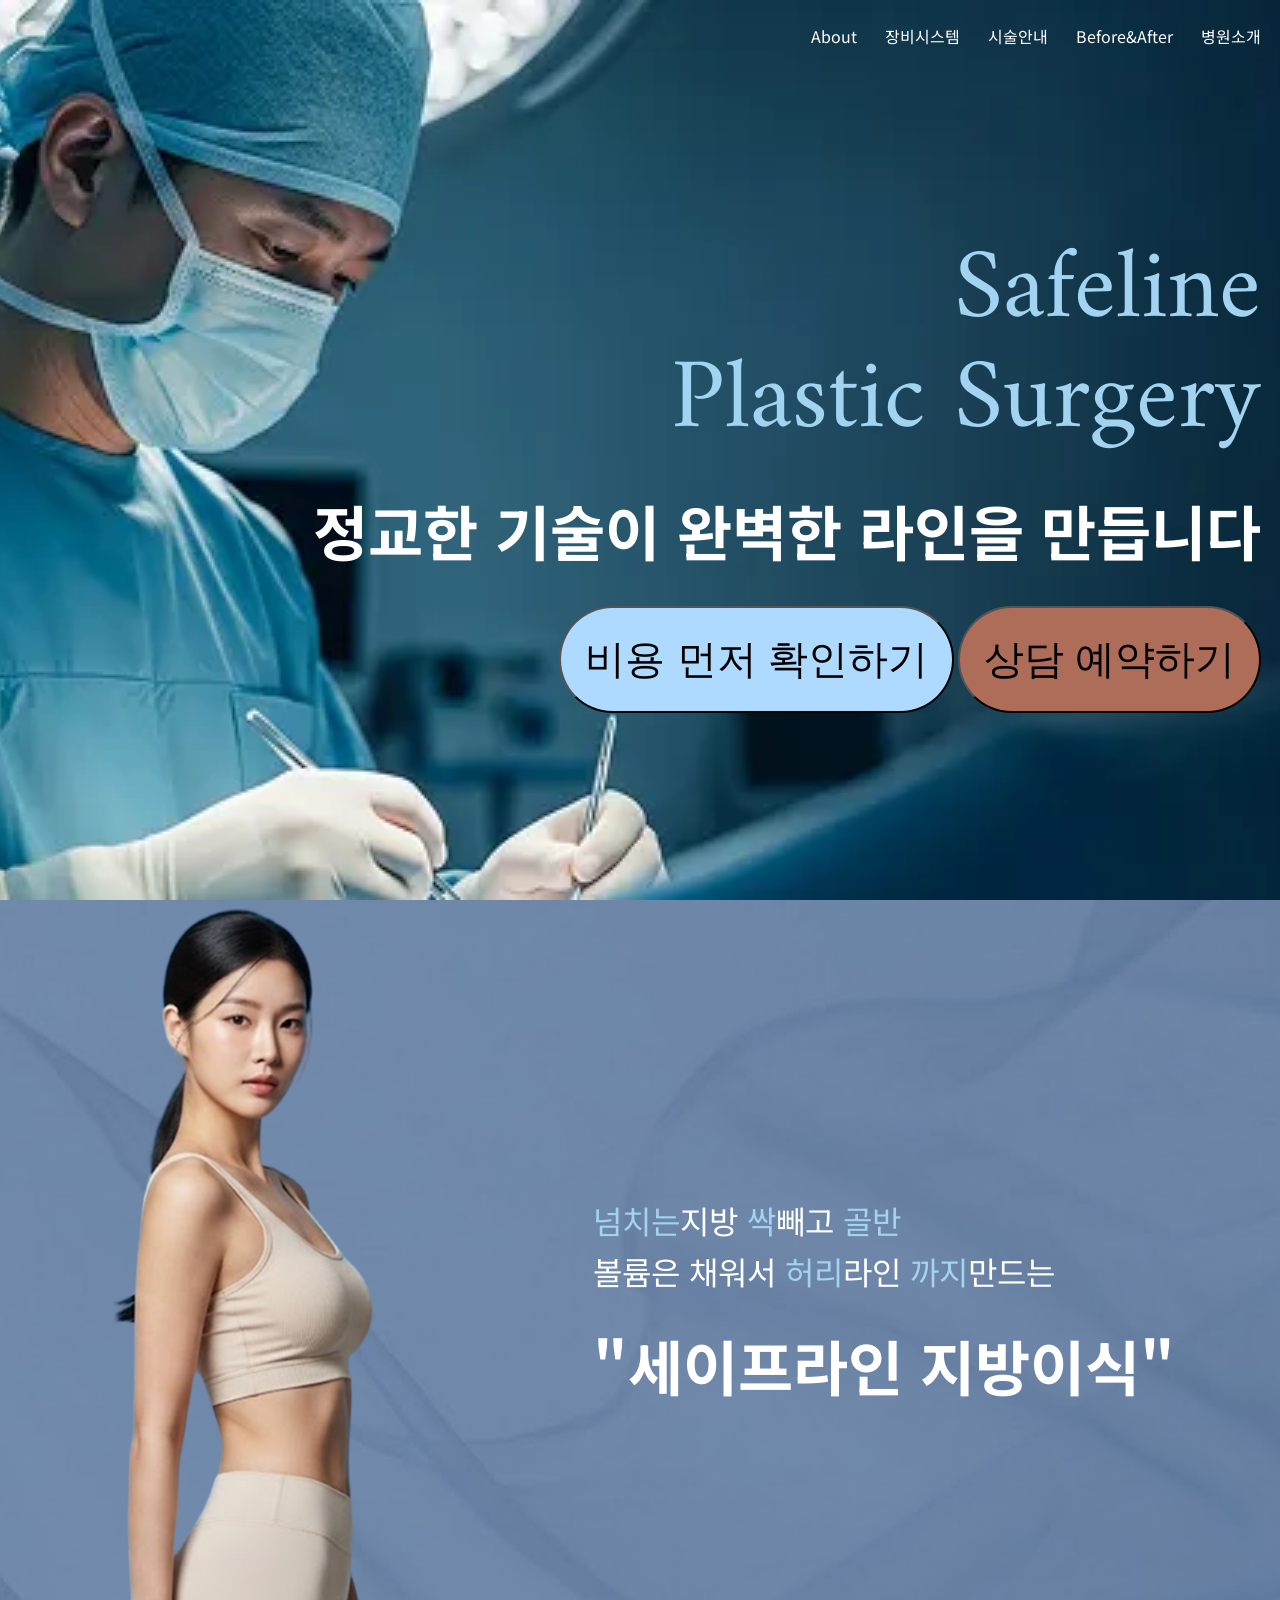
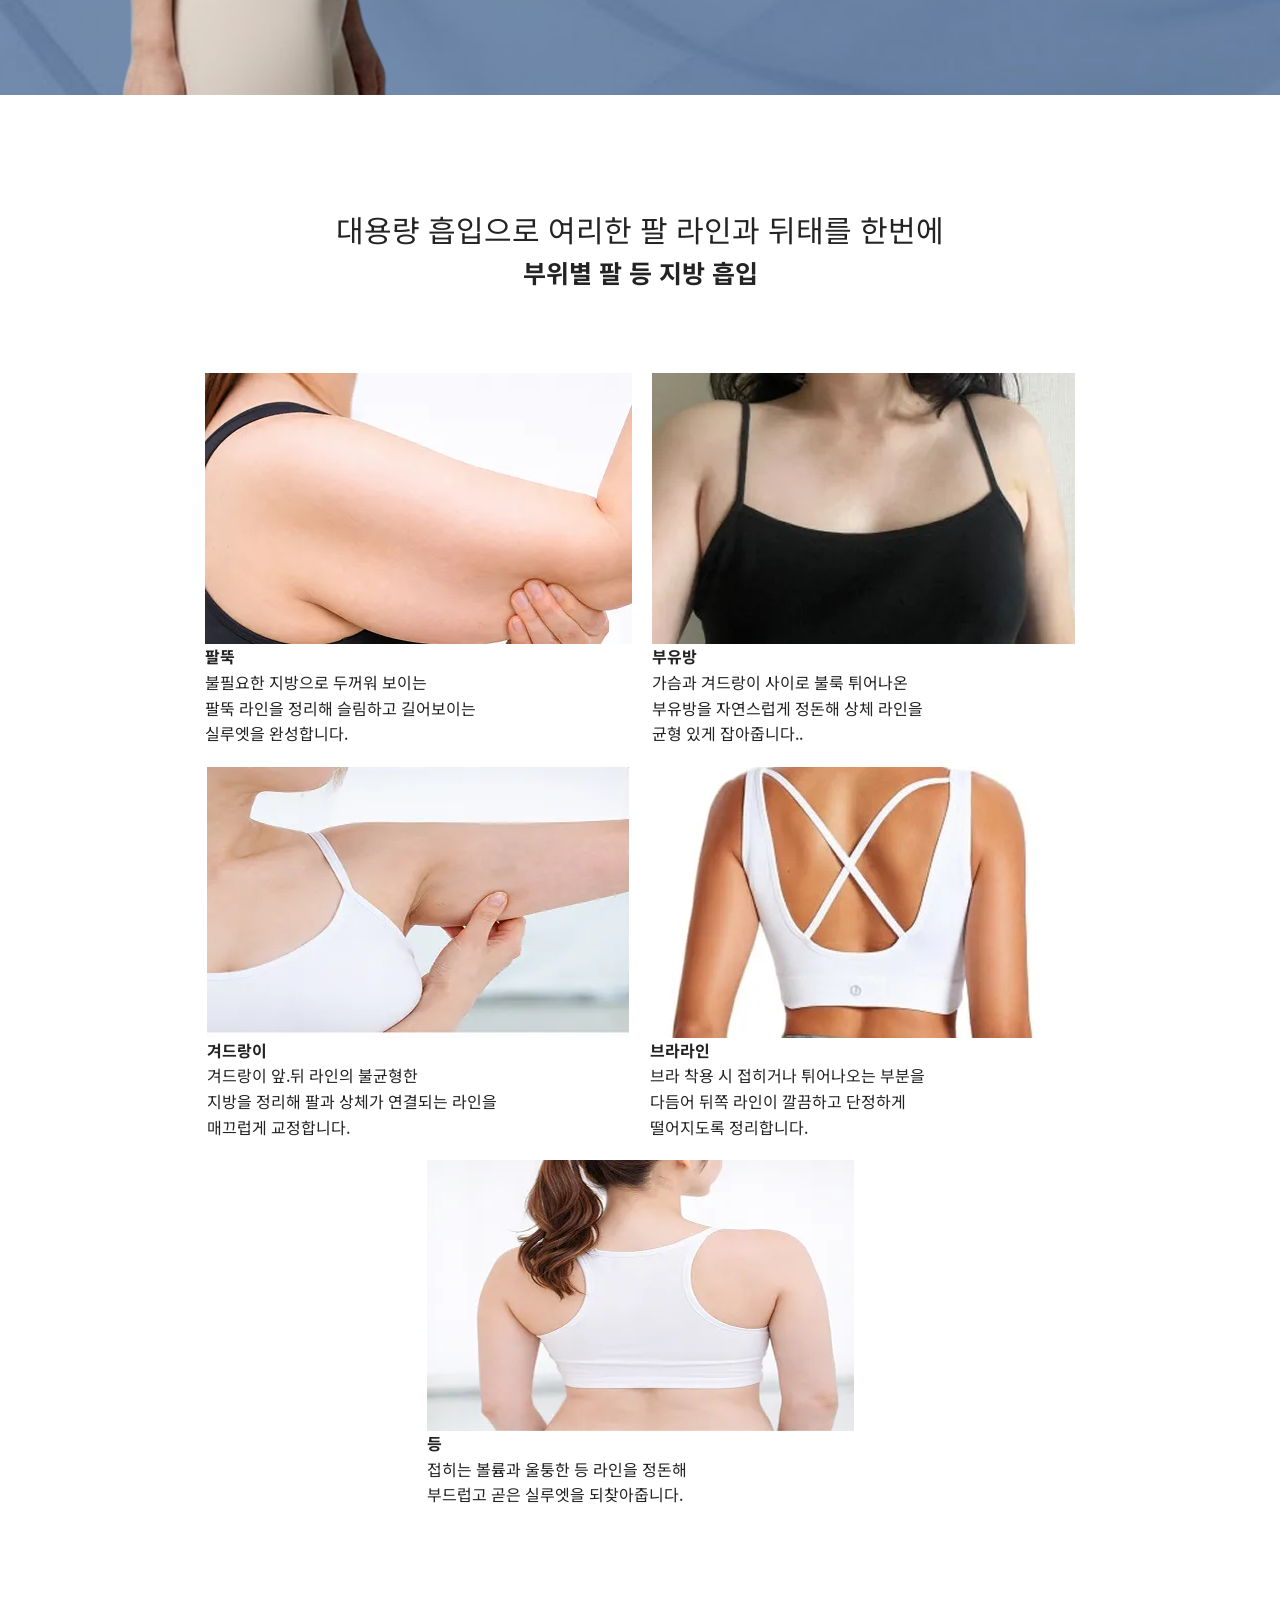
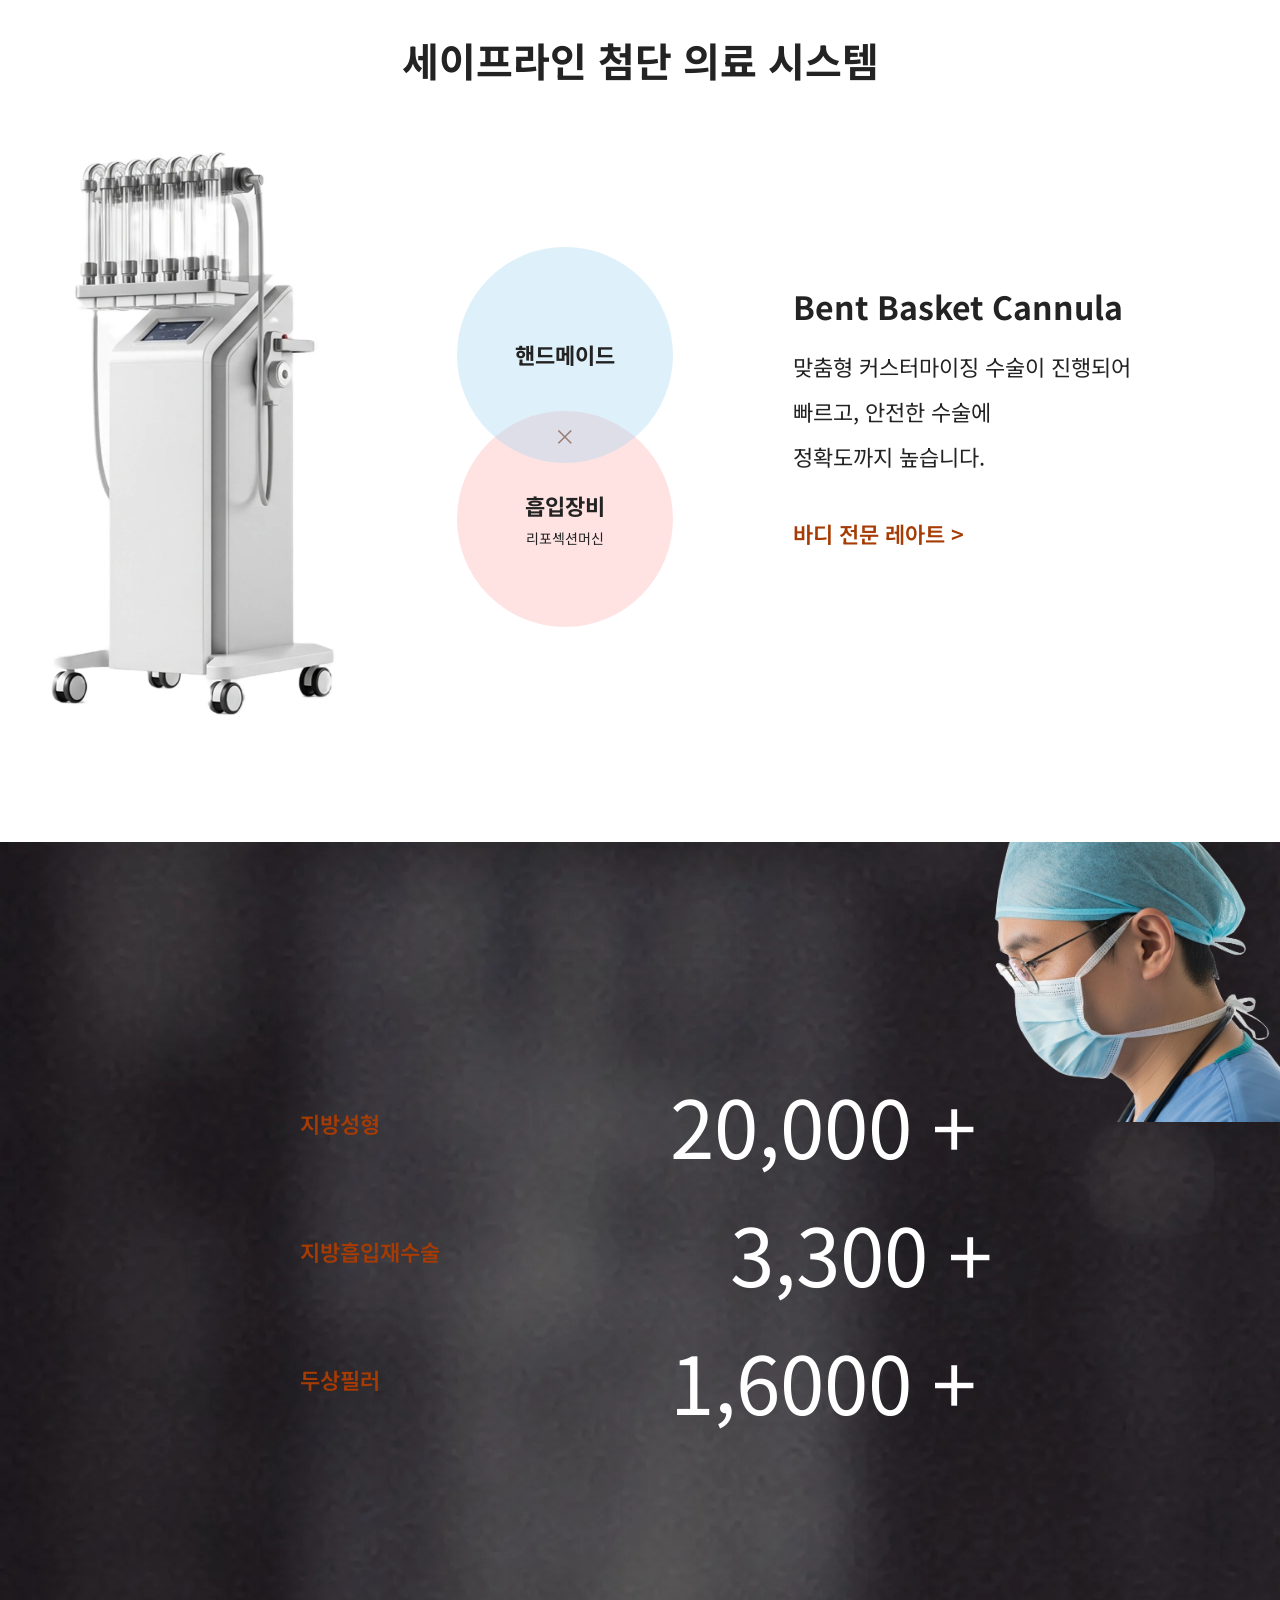
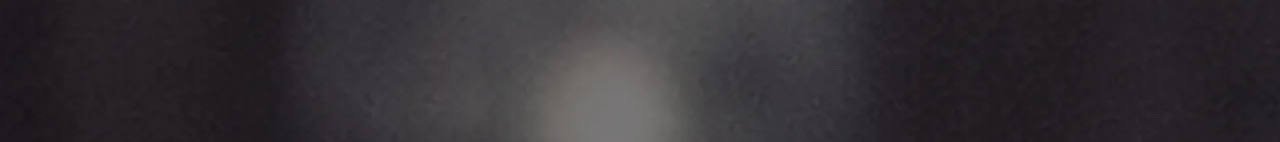
==== commit 37523105: "금요일 마감 전체 수정 요함" ====
--- a/index.html
+++ b/index.html
@@ -225,106 +225,52 @@
 
     <script src="assets/js/equipment.js"></script>
 
-    <!-- section5 시작 -->
     <section class="section5">
-        <div class="section5-inner">
-
-            <div class="stats">
-
-                <div class="row">
-                    <p class="label">지방성형</p>
-                    <div class="value-box">
-                        <span class="num">20,000</span>
-                        <span class="plus">+</span>
-                    </div>
-                </div>
-
-                <div class="row">
-                    <p class="label">지방흡입재수술</p>
-                    <div class="value-box">
-                        <span class="num">3,300</span>
-                        <span class="plus">+</span>
-                    </div>
-                </div>
-
-                <div class="row">
-                    <p class="label">두상필러</p>
-                    <div class="value-box">
-                        <span class="num">1,600</span>
-                        <span class="plus">+</span>
-                    </div>
-                </div>
-
-            </div>
-
-        </div>
-
-        <!-- 의사 이미지 -->
-        <div class="doctor">
+        <div class="text-wrap">
+            <div class="text-box">
+                <div class="left-text b7">
+                    <p>지방성형</p>
+                </div>
+                <div class="center-text">
+                    <p>20,000</p>
+                </div>
+                <div class="right-text">
+                    <p>+</p>
+                </div>
+            </div>
+            <div class="text-box">
+                <div class="left-text b7">
+                    <p>지방흡입재수술</p>
+                </div>
+                
+                <div class="center-text">
+                    <p>3,300</p>
+                </div>
+                <div class="right-text">
+                    <p>+</p>
+                </div>
+            </div>
+            <div class="text-box">
+                <div class="left-text b7">
+                    <p>두상필러</p>
+                </div>
+                <div class="center-text">
+                    <p>1,6000</p>
+                </div>
+                <div class="right-text">
+                    <p>+</p>
+                </div>
+            </div>
+        </div>
+        <div class="doctor-img">
             <img src="assets/images/sec5-doctor.webp" alt="">
         </div>
-    </section>
-    <!-- section5 마감 -->
-
-    <!-- Before & After 섹션 시작 -->
-    <section class="before-after-section" id="before-after">
-        <div class="inner">
-            <header class="before-after-heading">
-                <h4 class="h4">Before&After</h4>
-                <p class="b8">시술 전·후 변화를 비교해 보세요.</p>
-            </header>
-
-            <div class="before-after-grid">
-                <figure class="before-after-card">
-                    <div class="before-after-media before-after-media--before" role="img" aria-label="Before 이미지 영역"></div>
-                    <figcaption class="b9">Before</figcaption>
-                </figure>
-                <figure class="before-after-card">
-                    <div class="before-after-media before-after-media--after" role="img" aria-label="After 이미지 영역"></div>
-                    <figcaption class="b9">After</figcaption>
-                </figure>
-            </div>
-        </div>
-    </section>
-    <!-- Before & After 섹션 마감 -->
-
-    <!-- 병원소개 섹션 시작 -->
-    <section class="clinic-section" id="clinic">
-        <div class="inner clinic-inner">
-            <div class="clinic-text">
-                <h4 class="h4">병원소개</h4>
-                <p class="b8">
-                    세이프라인은 상담부터 회복까지, 환자 중심의 동선과 시스템을 설계합니다.<br>
-                    편안한 공간에서 안전한 수술, 정교한 결과를 약속드립니다.
-                </p>
-                <ul class="clinic-points">
-                    <li class="b9">- 1:1 맞춤 상담</li>
-                    <li class="b9">- 첨단 의료 장비 기반의 정밀 시술</li>
-                    <li class="b9">- 위생·안전 프로세스 강화</li>
-                </ul>
-            </div>
-
-            <div class="clinic-panel" aria-label="병원 소개 이미지/지도 영역">
-                <div class="clinic-panel__media" role="img" aria-label="병원 이미지 또는 지도 영역"></div>
-                <div class="clinic-panel__info">
-                    <div class="clinic-info-row">
-                        <span class="b9 clinic-info-label">상담</span>
-                        <span class="b9">카카오/전화 예약 가능</span>
-                    </div>
-                    <div class="clinic-info-row">
-                        <span class="b9 clinic-info-label">진료</span>
-                        <span class="b9">월–토 (일/공휴일 휴진)</span>
-                    </div>
-                    <div class="clinic-info-row">
-                        <span class="b9 clinic-info-label">위치</span>
-                        <span class="b9">서울 강남구 (주소 입력)</span>
-                    </div>
-                </div>
-            </div>
-        </div>
-    </section>
-    <!-- 병원소개 섹션 마감 -->
-
+        </div>
+    </section>
+    <!-- 섹션 마감 -->
+
+
+    <!-- Before-AFTER -->
 
 </body>
 
--- a/assets/css/style.css
+++ b/assets/css/style.css
@@ -293,107 +293,54 @@
 
 /* 장비 시스템 섹션 마감 */
 
-/* section 4 시작 */
-
-@media (max-width: 768px) {
-    .equipment-section {
-        padding: 4.5rem 1rem;
-    }
-
-    .equipment-heading {
-        margin-bottom: 2.5rem;
-    }
-
-    /* 768px 폰트 규격 (px -> rem, base 16px) */
-    .equipment-heading .b7 {
-        font-size: 1.875rem;
-        /* 30px */
-        line-height: 1.2;
-    }
-
-    .equipment-item.is-active {
-        grid-template-columns: 1fr;
-        column-gap: 0;
-        row-gap: 20px;
-    }
-
-    .equipment-image,
-    .equipment-middle,
-    .equipment-content {
-        grid-column: 1 / -1;
-    }
-
-    .equipment-image {
-        justify-content: center;
-    }
-
-    .equipment-middle {
-        /* 모바일에서는 원형 가로 배치 */
-        max-width: none;
-        width: 100%;
-        margin: 0 auto;
-        display: flex;
-        align-items: center;
-        justify-content: center;
-    }
-
-    .equipment-circle {
-        width: 11.5rem;
-        height: 11.5rem;
-    }
-
-    .equipment-circle--pink {
-        margin-top: 0;
-        margin-left: -3.25rem;
-        /* 겹침 */
-    }
-
-    .equipment-circle-x {
-        margin: 0 -0.75rem;
-    }
-
-    .equipment-circle .b7 {
-        font-size: 1.5625rem;
-        /* 25px */
-        line-height: 1.2;
-    }
-
-    .equipment-link-next {
-        font-size: 1.5625rem;
-        /* 25px */
-        line-height: 1.2;
-    }
-
-    .equipment-content {
-        padding-left: 0;
-        padding-top: 0.5rem;
-    }
-
-    .equipment-text .h3 {
-        font-size: 2rem;
-    }
-
-    /* 모바일 서브텍스트: 18px, 2줄로 보이게 */
-    .equipment-text .b8 {
-        font-size: 1.125rem;
-        /* 18px */
-    }
-
-    .equipment-br--desktop {
-        display: none;
-    }
-}
-
-
-
-
-
-
-
+/* 섹션 5 시작 */
+
+.section5{
+    background-image: url(../images/sec5-bg.webp);
+    width: 100%;
+    height: 900px;
+    display: flex;
+}
+.doctor-img{
+    width: 923px;
+    height: 900px;
+    margin-left: auto;
+    background-repeat: no-repeat;
+    object-fit: cover;
+    display: block;
+}
+.text-box{
+    display: flex;
+    align-items: center;
+    margin-left: 300px;
+}
+.left-text{
+    color: #A63B03;
+    padding-right: 290px;
+
+}
+.right-text{
+    color: #fff;
+    font-size: 80px;
+
+}
+.center-text{
+    color: #fff;
+    font-size: 80px;
+    margin-right: 20px;
+
+}
+.text-wrap{
+    margin-top: 218px;
+    
+}
 
 
 
 @media(max-width: 768px) {
+        html {
+        font-size: 14px;
+    }
 
     /* 모바일 kv 영역 시작 */
     .header {
@@ -484,299 +431,4 @@
     }
 
     /* about 반응형 마감 */
-}
-
-/* section5 시작 */
-.section5 {
-    width: 1920px;
-    height: 900px;
-    background-image: url(../images/sec5-bg.webp);
-    background-position: center;
-    background-size: cover;
-    background-repeat: no-repeat;
-    position: relative;
-    overflow: hidden;
-}
-
-/* 가운데 컨텐츠 */
-.section5-inner {
-    width: 82.5rem; /* 1320px */
-    height: 100%;
-    margin: 0 auto;
-    display: flex;
-    align-items: center;
-    position: relative;
-    z-index: 2;
-}
-
-/* 전체 숫자 영역 */
-.stats {
-    display: flex;
-    flex-direction: column;
-    gap: 2.5rem; /* 40px */
-}
-
-/* 한 줄 */
-.row {
-    display: flex;
-    align-items: center;
-}
-
-/* 주황 텍스트 */
-.label {
-    width: 18.125rem; /* 290px */
-    font-size: 1.375rem; /* 22px */
-    font-weight: 400;
-    color: #c26a4a;
-    margin: 0;
-}
-
-/* 숫자 + 묶음 */
-.value-box {
-    display: flex;
-    align-items: baseline;
-    gap: 1.25rem; /* 20px */
-}
-
-/* 숫자 */
-.num {
-    font-size: 5rem; /* 80px */
-    font-weight: 400;
-    color: #fff;
-    line-height: 1;
-}
-
-/* + */
-.plus {
-    font-size: 5rem; /* 80px */
-    font-weight: 400;
-    color: #fff;
-    line-height: 1;
-    transform: translateY(-0.02em);
-}
-
-/* 의사 이미지 */
-.doctor {
-    position: absolute;
-    top: 0;
-    right: 0;
-    bottom: 0;
-    width: 45%;
-    z-index: 1;
-}
-
-.doctor img {
-    height: 100%;
-    width: 100%;
-    display: block;
-    object-fit: cover;
-    object-position: right center;
-}
-/* section5 마감 */
-
-/* =========================
-   Before & After (section6)
-   ========================= */
-.before-after-section {
-    padding: 7.5rem 0;
-    background: #fff;
-}
-
-.before-after-heading {
-    text-align: center;
-    margin-bottom: 3rem;
-}
-
-.before-after-heading .b8 {
-    margin-top: 0.75rem;
-    color: rgba(35, 35, 35, 0.75);
-}
-
-.before-after-grid {
-    display: grid;
-    grid-template-columns: repeat(2, minmax(0, 1fr));
-    gap: 1.25rem;
-    align-items: start;
-}
-
-.before-after-card {
-    border-radius: 1.25rem;
-    overflow: hidden;
-    background: #f6f7f9;
-}
-
-.before-after-media {
-    width: 100%;
-    aspect-ratio: 4 / 5;
-    background-size: cover;
-    background-position: center;
-}
-
-.before-after-media--before {
-    background-image: linear-gradient(135deg, rgba(162, 211, 241, 0.45), rgba(0, 0, 0, 0.05));
-}
-
-.before-after-media--after {
-    background-image: linear-gradient(135deg, rgba(255, 186, 186, 0.5), rgba(0, 0, 0, 0.05));
-}
-
-.before-after-card figcaption {
-    padding: 0.85rem 1rem;
-    color: rgba(35, 35, 35, 0.8);
-}
-
-@media (max-width: 768px) {
-    .before-after-section {
-        padding: 4.5rem 0;
-    }
-
-    .before-after-grid {
-        grid-template-columns: 1fr;
-    }
-}
-
-/* =========================
-   Clinic intro (section7)
-   ========================= */
-.clinic-section {
-    padding: 7.5rem 0;
-    background: #0b0f16;
-    color: #fff;
-}
-
-.clinic-inner {
-    display: grid;
-    grid-template-columns: 1.1fr 0.9fr;
-    gap: 2rem;
-    align-items: start;
-}
-
-.clinic-text .h4 {
-    color: #fff;
-}
-
-.clinic-text .b8 {
-    margin-top: 1.25rem;
-    color: rgba(255, 255, 255, 0.8);
-    line-height: 1.9;
-}
-
-.clinic-points {
-    margin-top: 1.25rem;
-    display: grid;
-    gap: 0.5rem;
-    color: rgba(255, 255, 255, 0.85);
-}
-
-.clinic-panel {
-    border-radius: 1.25rem;
-    overflow: hidden;
-    background: rgba(255, 255, 255, 0.06);
-    border: 1px solid rgba(255, 255, 255, 0.12);
-}
-
-.clinic-panel__media {
-    width: 100%;
-    aspect-ratio: 16 / 10;
-    background-image: radial-gradient(circle at 20% 10%, rgba(162, 211, 241, 0.55), transparent 55%),
-        radial-gradient(circle at 70% 80%, rgba(255, 186, 186, 0.4), transparent 55%),
-        linear-gradient(135deg, rgba(255, 255, 255, 0.08), rgba(255, 255, 255, 0.02));
-}
-
-.clinic-panel__info {
-    padding: 1.25rem 1.25rem 1.35rem;
-    display: grid;
-    gap: 0.85rem;
-}
-
-.clinic-info-row {
-    display: grid;
-    grid-template-columns: 4.25rem 1fr;
-    gap: 0.75rem;
-    align-items: baseline;
-}
-
-.clinic-info-label {
-    color: rgba(162, 211, 241, 0.95);
-    font-weight: 600;
-}
-
-@media (max-width: 768px) {
-    .clinic-section {
-        padding: 4.5rem 0;
-    }
-
-    .clinic-inner {
-        grid-template-columns: 1fr;
-    }
-}
-
-/* ===== Responsive: mobile base font 14px ===== */
-@media (max-width: 768px) {
-    html {
-        font-size: 14px;
-    }
-
-    /* section3: 2칸, 2칸, 마지막 1칸은 풀 */
-    .lipo-area {
-        padding: 0 1rem;
-    }
-
-    .lipo-list {
-        display: grid;
-        grid-template-columns: repeat(2, minmax(0, 1fr));
-        gap: 1rem;
-    }
-
-    .lipo-list .card-item:last-child {
-        grid-column: 1 / -1;
-    }
-
-    /* section5: 모바일 레이아웃 */
-    .section5 {
-        width: 100%;
-        height: auto;
-        min-height: 40rem;
-    }
-
-    .section5-inner {
-        width: 100%;
-        padding: 4.5rem 1.25rem 6rem;
-        align-items: flex-start;
-        z-index: 2;
-    }
-
-    .stats {
-        gap: 1.5rem;
-    }
-
-    .row {
-        align-items: baseline;
-    }
-
-    .label {
-        width: 10.5rem;
-        font-size: 1rem;
-    }
-
-    .num,
-    .plus {
-        font-size: 3.2rem;
-    }
-
-    .value-box {
-        gap: 0.75rem;
-    }
-
-    .doctor {
-        width: 100%;
-        opacity: 0.85;
-    }
-
-    .doctor img {
-        width: 100%;
-        height: 100%;
-        object-fit: cover;
-        object-position: right center;
-    }
-}
+}
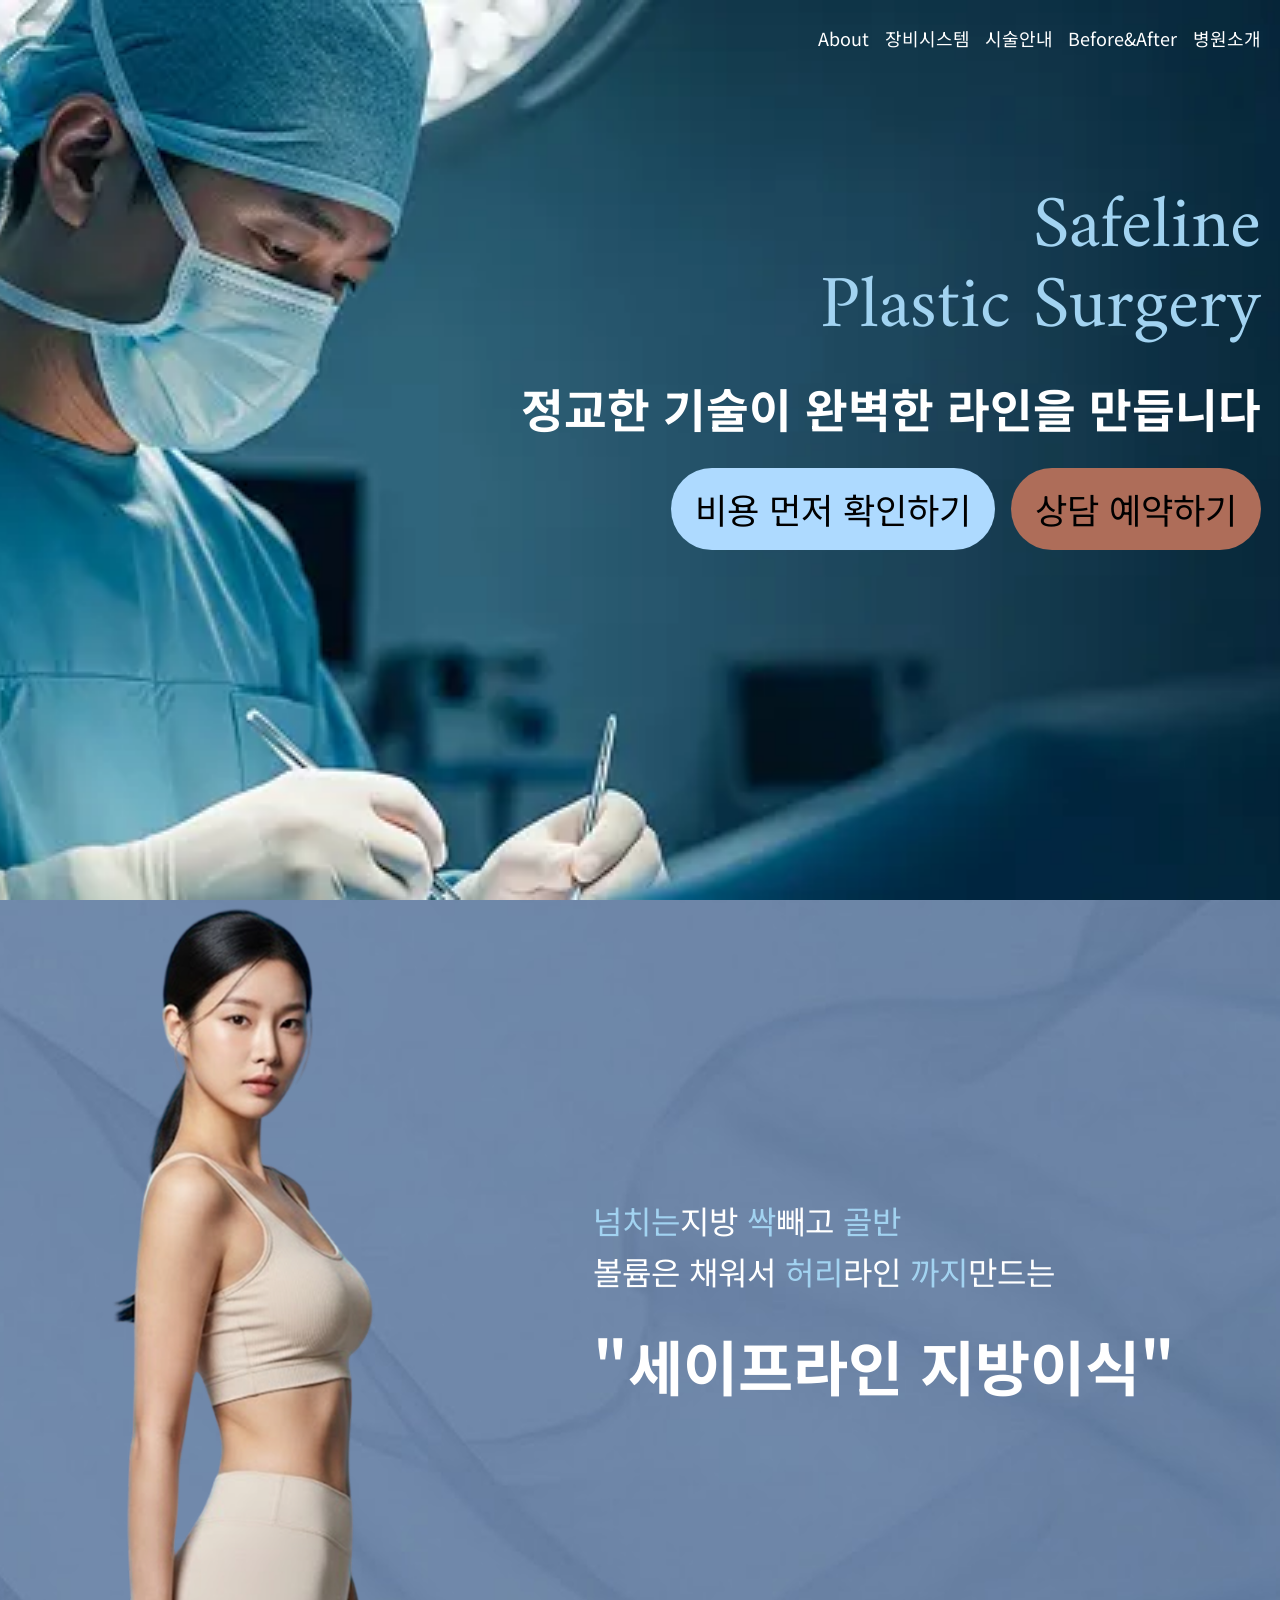
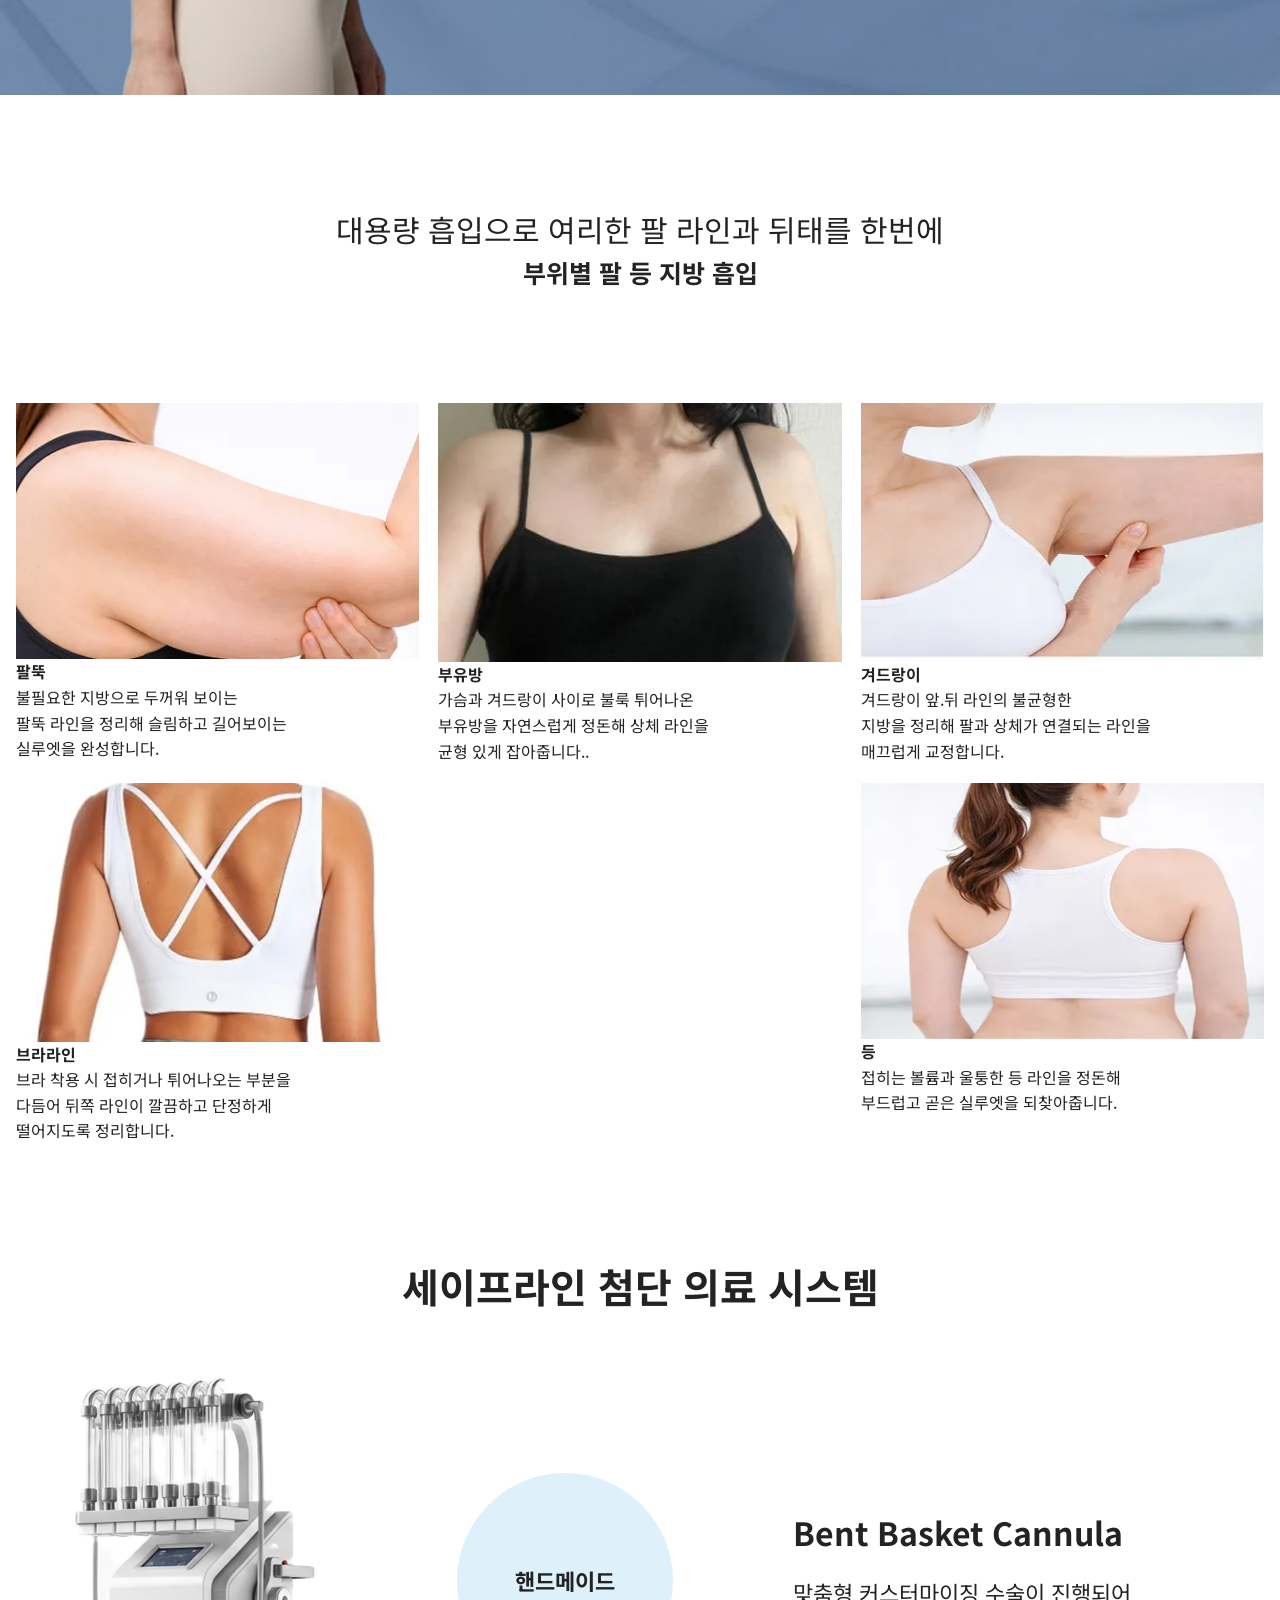
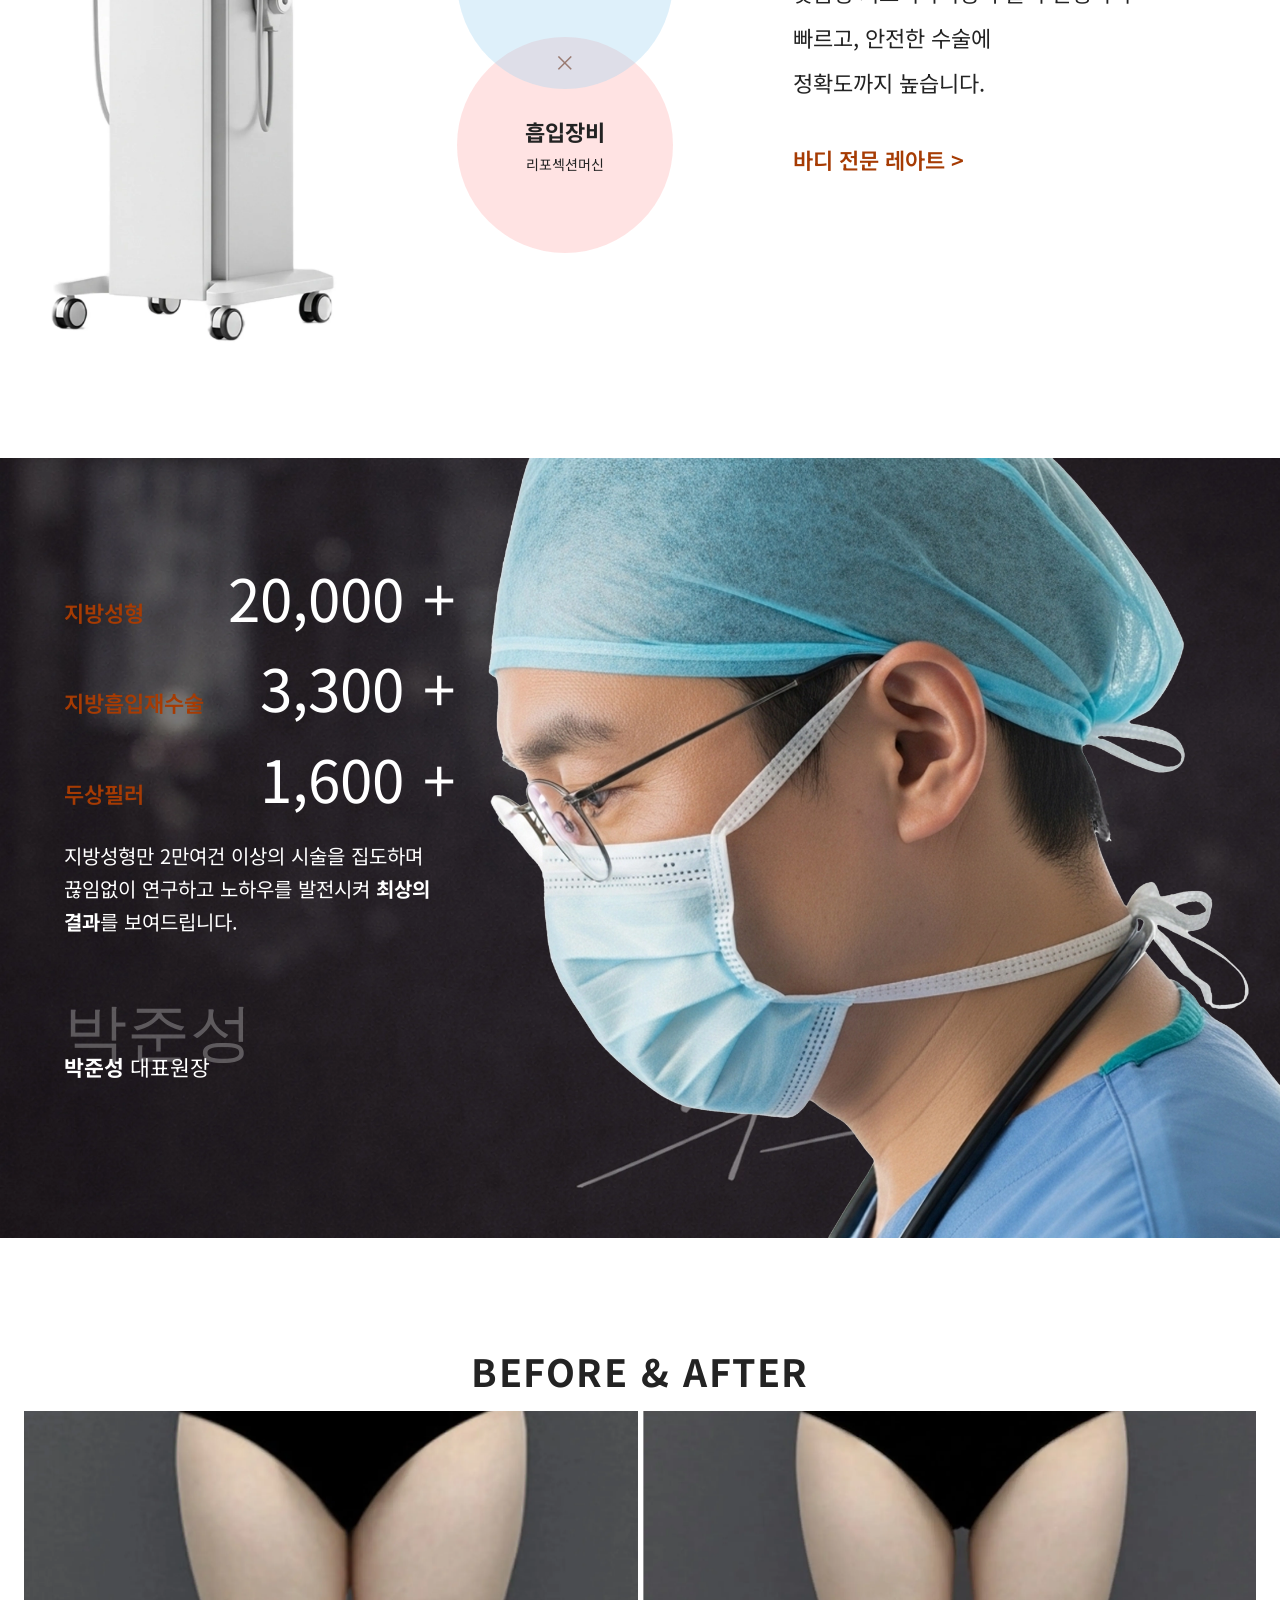
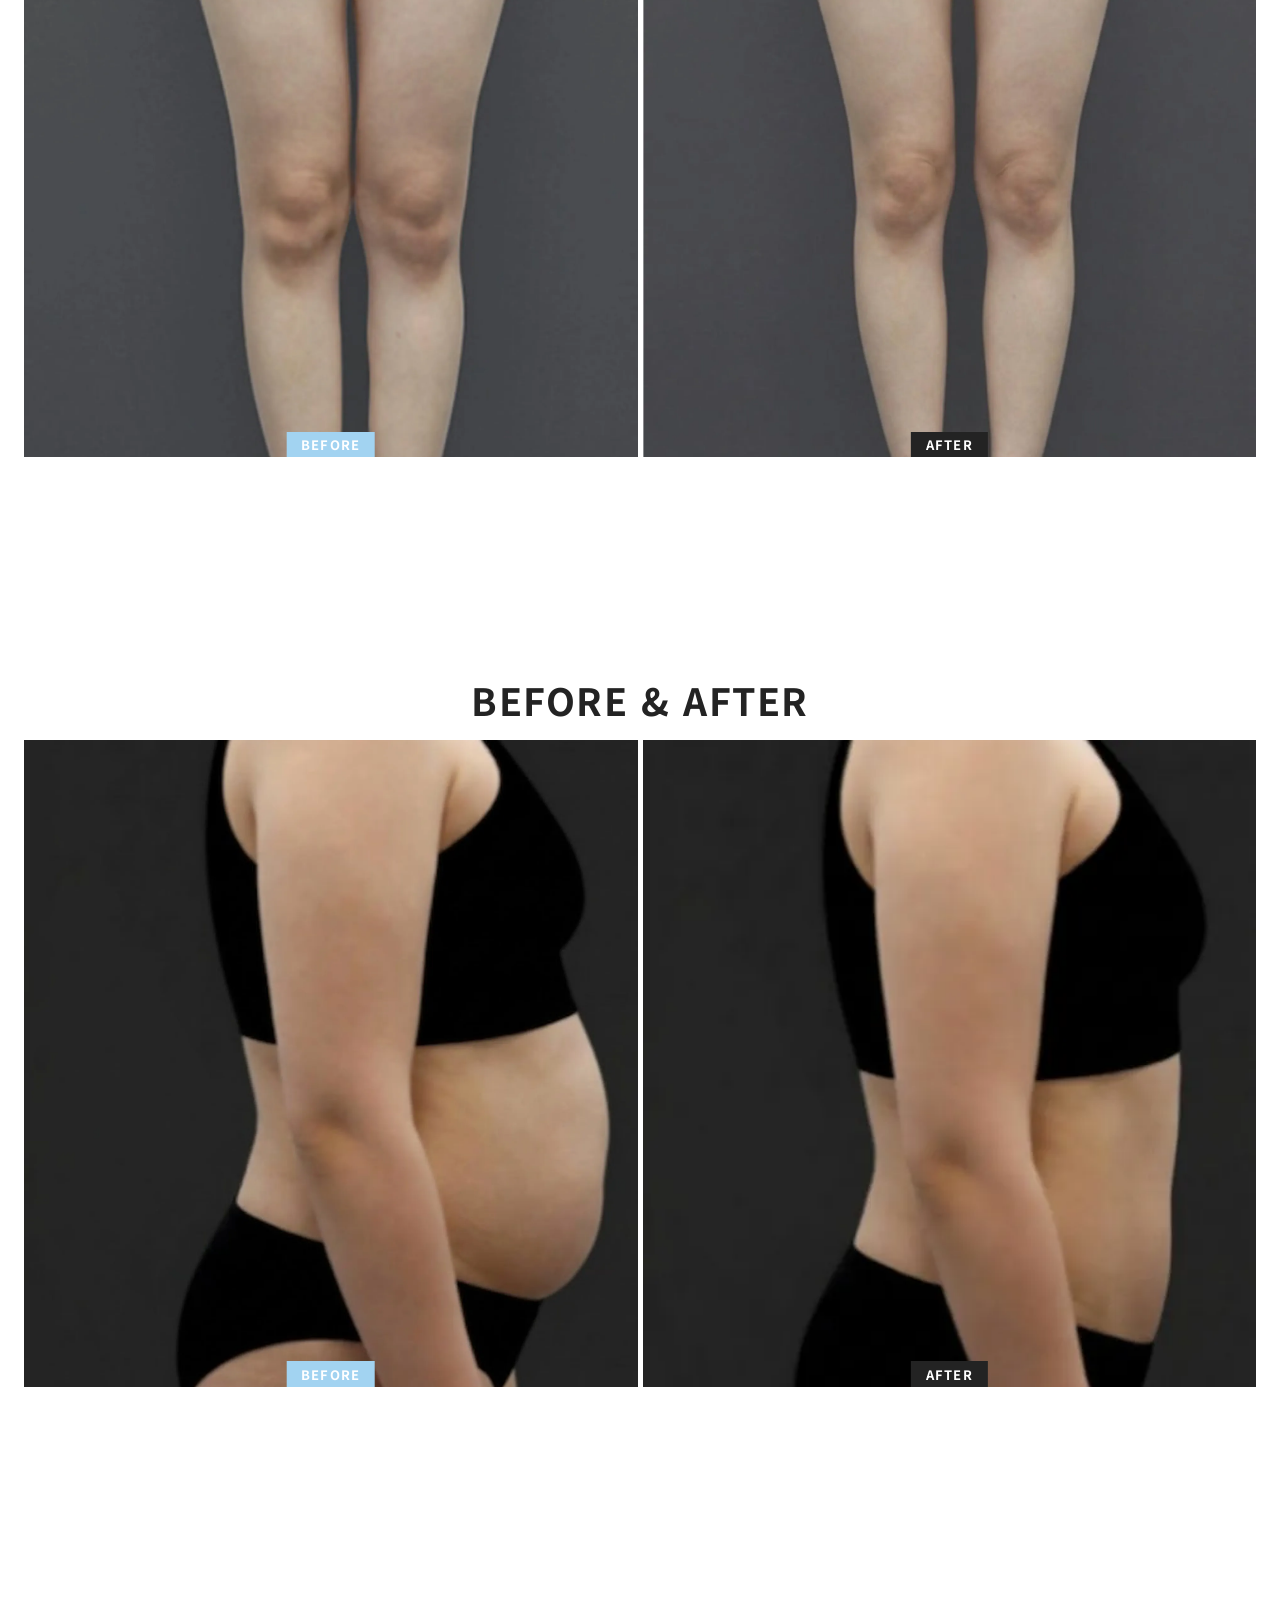
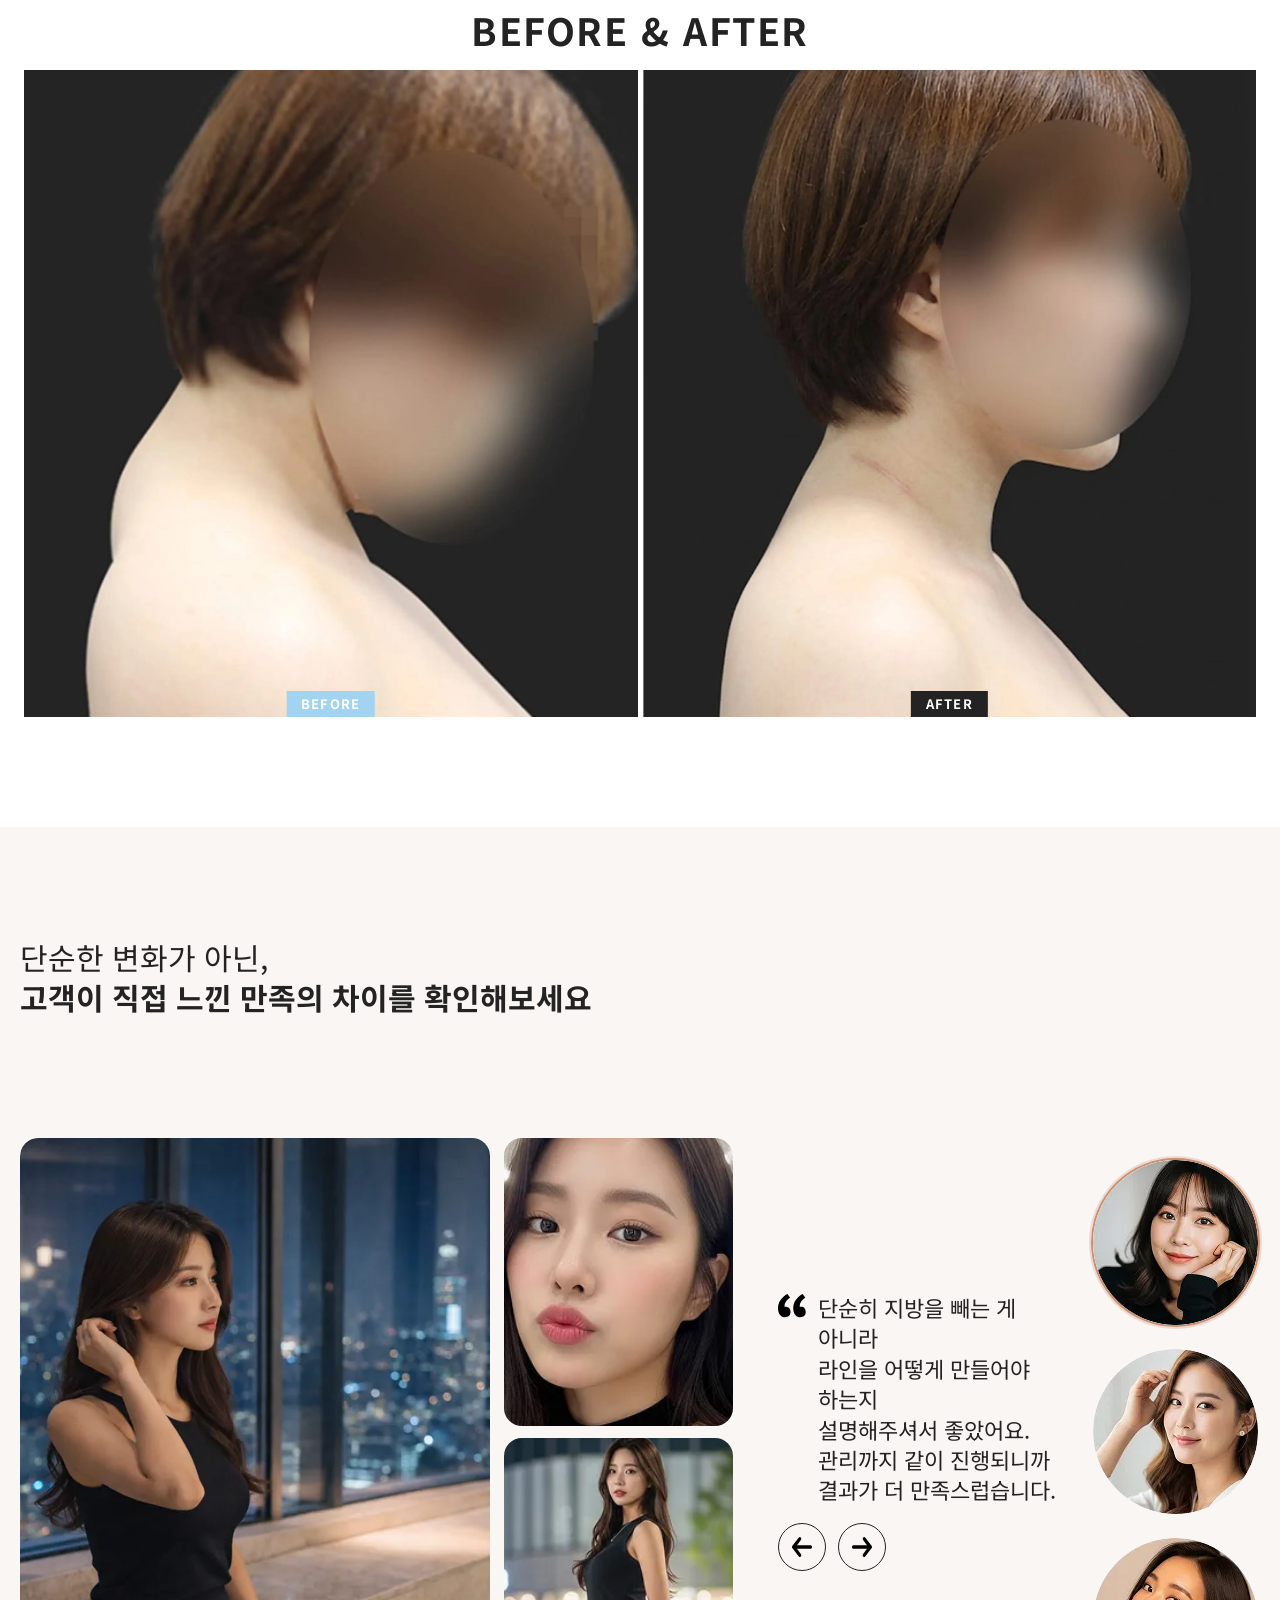
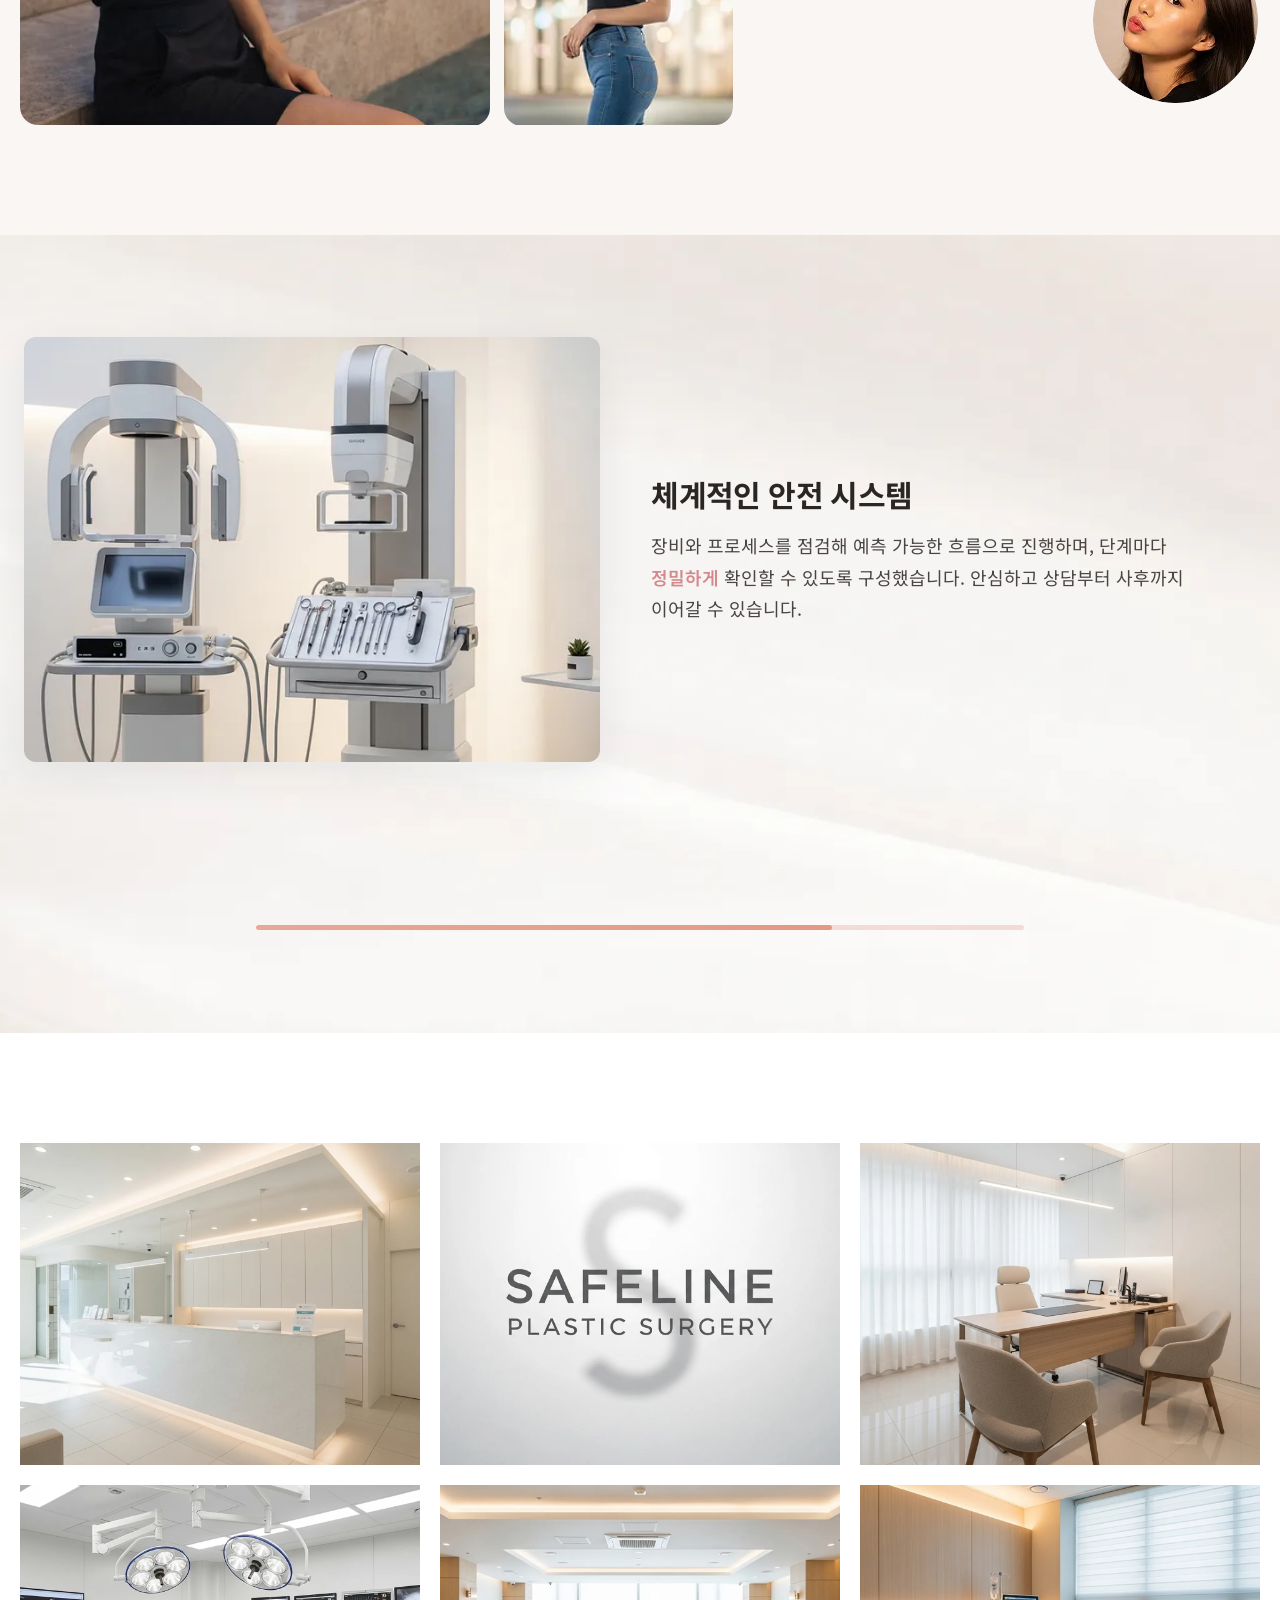
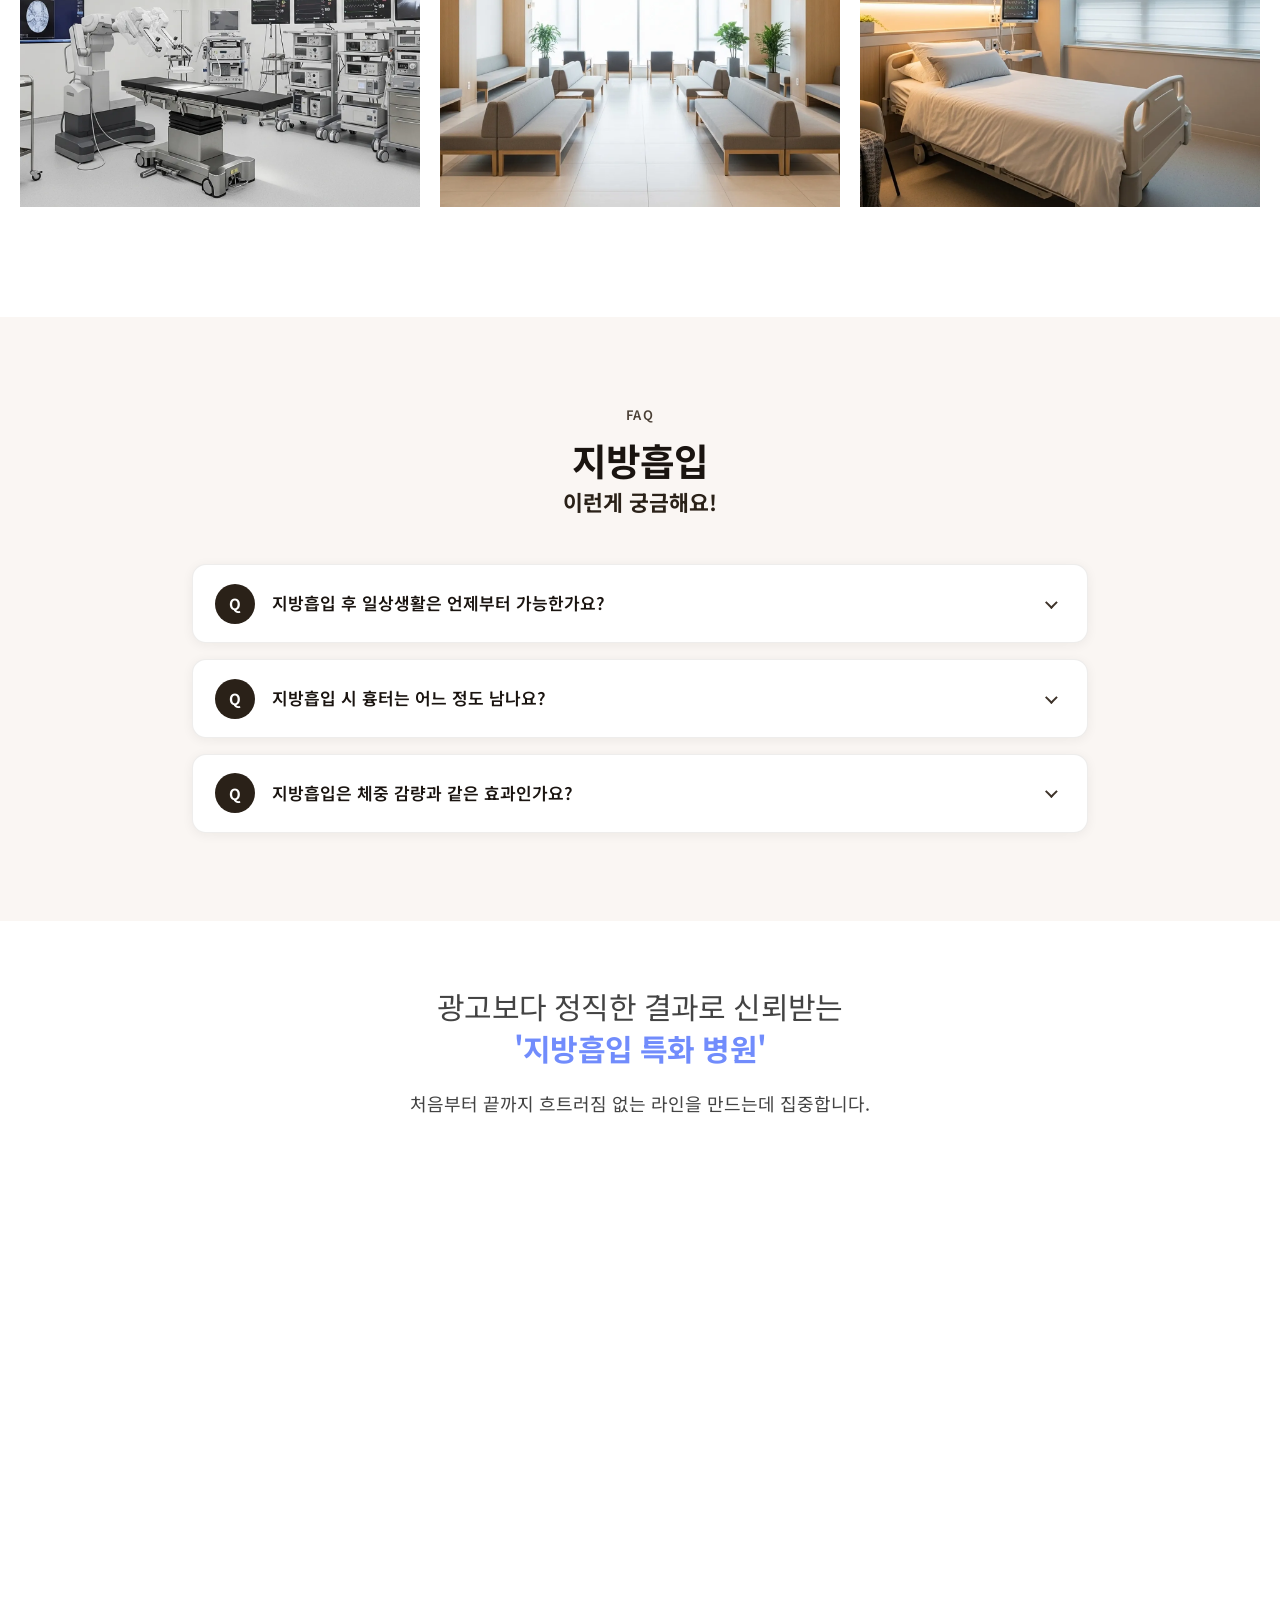
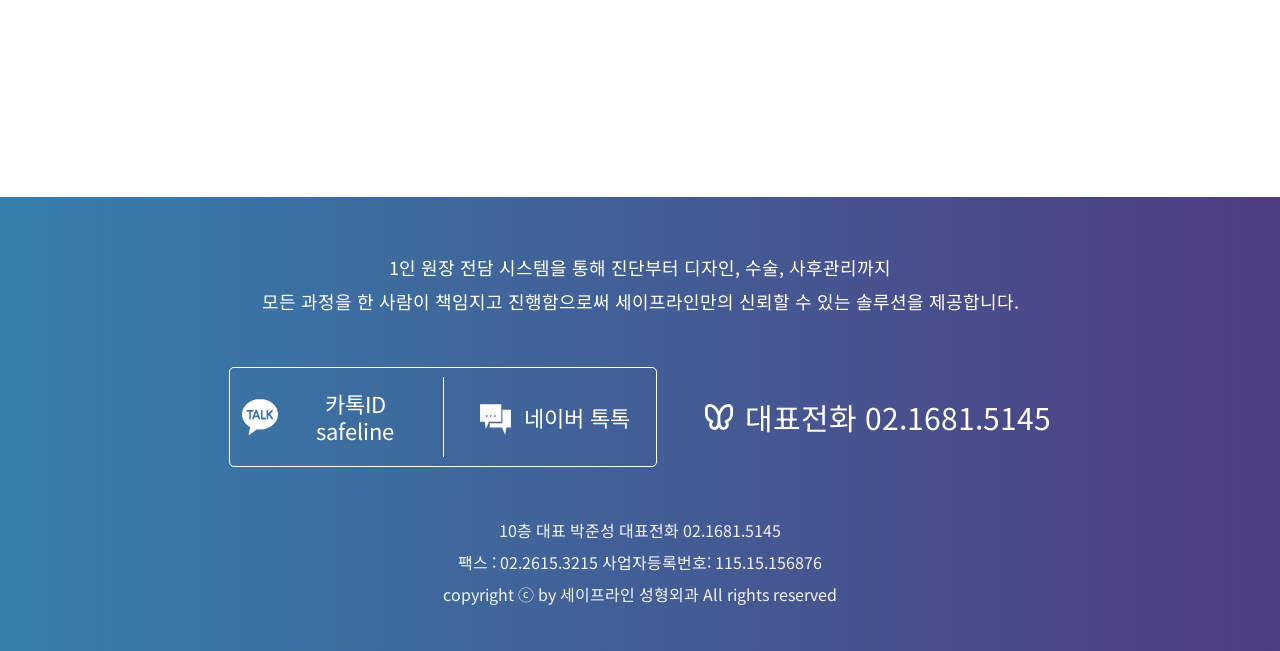
==== commit 480164a1: "랜딩페이지 최종 랜딩페이지 최종 수정" ====
--- a/index.html
+++ b/index.html
@@ -7,6 +7,10 @@
     <title>Document</title>
     <link rel="stylesheet" href="assets/css/reset.css">
     <link rel="stylesheet" href="assets/css/style.css">
+    <link rel="stylesheet" href="assets/css/system-intro.css">
+    <link rel="stylesheet" href="assets/css/faq-lipo.css">
+    <link rel="stylesheet" href="assets/css/visual-sec18.css">
+    <link rel="stylesheet" href="assets/css/footer-contact.css">
 </head>
 
 <body>
@@ -19,7 +23,7 @@
                 <a href="#">장비시스템</a>
                 <a href="#">시술안내</a>
                 <a href="#">Before&After</a>
-                <a href="#">병원소개</a>
+                <a href="#section-16">병원소개</a>
                 <button class="menu-btn">
                     <img src="assets/images/icon/ham.svg" alt="메뉴 버튼">
                 </button>
@@ -255,22 +259,448 @@
                     <p>두상필러</p>
                 </div>
                 <div class="center-text">
-                    <p>1,6000</p>
+                    <p>1,600</p>
                 </div>
                 <div class="right-text">
                     <p>+</p>
                 </div>
             </div>
+            <div class="section5-desc">
+                <p>지방성형만 2만여건 이상의 시술을 집도하며 끊임없이 연구하고 노하우를 발전시켜 <strong>최상의 결과</strong>를 보여드립니다.</p>
+            </div>
+            <div class="section5-sign">
+                <span class="section5-sign-script" aria-hidden="true">박준성</span>
+                <p class="section5-sign-title"><strong>박준성</strong> 대표원장</p>
+            </div>
         </div>
         <div class="doctor-img">
             <img src="assets/images/sec5-doctor.webp" alt="">
         </div>
-        </div>
     </section>
     <!-- 섹션 마감 -->
 
 
-    <!-- Before-AFTER -->
+    <!-- Before-AFTER: 케이스마다 전체 뷰포트 1섹션(.ba-page) -->
+    <section class="ba-page" aria-labelledby="before-after-heading">
+        <div class="ba-page-inner">
+            <h2 id="before-after-heading" class="ba-heading">BEFORE &amp; AFTER</h2>
+            <div class="ba-pair" role="group" aria-label="Before and after case 1">
+                <div class="ba-cell">
+                    <img src="assets/images/sec6-1.webp" alt="시술 전">
+                    <span class="ba-label ba-label--before">BEFORE</span>
+                </div>
+                <div class="ba-cell">
+                    <img src="assets/images/sec6-1-1.webp" alt="시술 후">
+                    <span class="ba-label ba-label--after">AFTER</span>
+                </div>
+            </div>
+        </div>
+    </section>
+
+    <section class="ba-page" aria-labelledby="ba-heading-2">
+        <div class="ba-page-inner">
+            <h2 id="ba-heading-2" class="ba-heading">BEFORE &amp; AFTER</h2>
+            <div class="ba-pair" role="group" aria-label="Before and after case 2">
+                <div class="ba-cell">
+                    <img src="assets/images/sec6-2.webp" alt="시술 전">
+                    <span class="ba-label ba-label--before">BEFORE</span>
+                </div>
+                <div class="ba-cell">
+                    <img src="assets/images/sec6-2-1.webp" alt="시술 후">
+                    <span class="ba-label ba-label--after">AFTER</span>
+                </div>
+            </div>
+        </div>
+    </section>
+
+    <section class="ba-page" aria-labelledby="ba-heading-3">
+        <div class="ba-page-inner">
+            <h2 id="ba-heading-3" class="ba-heading">BEFORE &amp; AFTER</h2>
+            <div class="ba-pair" role="group" aria-label="Before and after case 3">
+                <div class="ba-cell">
+                    <img src="assets/images/sec6-3.webp" alt="시술 전">
+                    <span class="ba-label ba-label--before">BEFORE</span>
+                </div>
+                <div class="ba-cell">
+                    <img src="assets/images/sec6-3-1.webp" alt="시술 후">
+                    <span class="ba-label ba-label--after">AFTER</span>
+                </div>
+            </div>
+        </div>
+    </section>
+
+    <!-- 고객 후기: PC 1025px~ / 모바일·태블릿 1024px 이하 — 동작 stories-reviews.js -->
+    <section class="stories-section" id="storiesReviews" aria-labelledby="stories-heading">
+        <div class="stories-inner">
+            <h2 id="stories-heading" class="stories-title">
+                <span class="stories-title__light">단순한 변화가 아닌,</span><br>
+                <span class="stories-title__bold">고객이 직접 느낀 만족의 차이를 확인해보세요</span>
+            </h2>
+
+            <div class="stories-body">
+                <div class="stories-collage-viewport" aria-roledescription="carousel">
+                    <div class="stories-collage-track">
+                        <!-- 슬라이드 1: 이미지 준비됨 — src만 교체하면 됩니다 -->
+                        <div class="stories-collage-slide" data-slide-index="0">
+                            <div class="stories-collage">
+                                <div class="stories-collage-main">
+                                    <img src="assets/images/sec10-1.webp" alt="" width="534" height="671">
+                                </div>
+                                <div class="stories-collage-stack">
+                                    <div class="stories-stack-slot">
+                                        <img src="assets/images/sec10-2.webp" alt="" width="199" height="325">
+                                    </div>
+                                    <div class="stories-stack-slot">
+                                        <img src="assets/images/sec10-3.webp" alt="" width="199" height="325">
+                                    </div>
+                                </div>
+                            </div>
+                        </div>
+                        <!-- 슬라이드 2·3: 이미지 미준비 — 회색 플레이스홀더(나중에 img로 교체 가능) -->
+                        <div class="stories-collage-slide" data-slide-index="1">
+                            <div class="stories-collage">
+                                <div class="stories-collage-main">
+                                    <div class="stories-ph stories-ph--main" role="img" aria-label="메인 이미지 자리"></div>
+                                </div>
+                                <div class="stories-collage-stack">
+                                    <div class="stories-stack-slot">
+                                        <div class="stories-ph stories-ph--sub" aria-hidden="true"></div>
+                                    </div>
+                                    <div class="stories-stack-slot">
+                                        <div class="stories-ph stories-ph--sub" aria-hidden="true"></div>
+                                    </div>
+                                </div>
+                            </div>
+                        </div>
+                        <div class="stories-collage-slide" data-slide-index="2">
+                            <div class="stories-collage">
+                                <div class="stories-collage-main">
+                                    <div class="stories-ph stories-ph--main" role="img" aria-label="메인 이미지 자리"></div>
+                                </div>
+                                <div class="stories-collage-stack">
+                                    <div class="stories-stack-slot">
+                                        <div class="stories-ph stories-ph--sub" aria-hidden="true"></div>
+                                    </div>
+                                    <div class="stories-stack-slot">
+                                        <div class="stories-ph stories-ph--sub" aria-hidden="true"></div>
+                                    </div>
+                                </div>
+                            </div>
+                        </div>
+                    </div>
+                </div>
+
+                <ul class="stories-dots" aria-label="후기 슬라이드 위치">
+                    <li><button type="button" class="stories-dot is-active" data-slide-index="0"
+                            aria-label="1번 후기"></button></li>
+                    <li><button type="button" class="stories-dot" data-slide-index="1" aria-label="2번 후기"></button></li>
+                    <li><button type="button" class="stories-dot" data-slide-index="2" aria-label="3번 후기"></button></li>
+                </ul>
+
+                <div class="stories-mid-wrap">
+                    <div class="stories-highlight">
+                        <div class="stories-highlight-top">
+                            <img class="stories-quote-icon" src="assets/images/icon/sec10-1.svg" alt="" width="28"
+                                height="24">
+                            <p class="stories-quote-text" aria-live="polite"></p>
+                        </div>
+                        <div class="stories-nav" role="group" aria-label="후기 슬라이드 이동">
+                            <button type="button" class="stories-nav-btn stories-nav-prev" aria-label="이전 후기">
+                                <img src="assets/images/icon/sec10-2.svg" alt="" width="20" height="20">
+                            </button>
+                            <button type="button" class="stories-nav-btn stories-nav-next" aria-label="다음 후기">
+                                <img src="assets/images/icon/sec10-3.svg" alt="" width="20" height="20">
+                            </button>
+                        </div>
+                    </div>
+                    <div class="stories-list" role="group" aria-label="다음 후기 미리보기(클릭 시 해당 후기로 이동)">
+                        <button type="button" class="stories-preview is-active" data-slide-index="0"
+                            aria-label="1번 후기 미리보기">
+                            <img src="assets/images/sec10-4.webp" alt="" width="165" height="165">
+                        </button>
+                        <button type="button" class="stories-preview" data-slide-index="1" aria-label="2번 후기 미리보기">
+                            <img src="assets/images/sec10-5.webp" alt="" width="165" height="165">
+                        </button>
+                        <button type="button" class="stories-preview" data-slide-index="2" aria-label="3번 후기 미리보기">
+                            <img src="assets/images/sec10-6.webp" alt="" width="165" height="165">
+                        </button>
+                    </div>
+                </div>
+            </div>
+        </div>
+    </section>
+
+    <!--
+      [시스템 소개 섹션 #section-11]
+      - 배경: sec11-bg.jpg 요청 시 → 현재 프로젝트에는 sec11-bg.webp 가 있습니다. 아래 style 또는 system-intro.css 의 url 을 .jpg 로 바꾸고 파일을 넣으면 됩니다.
+      - 콘텐츠 이미지: sec11-1.png ~ sec11-4.png 요청 → 현재는 sec11-1.webp ~ sec11-4.webp 경로로 연결해 두었습니다. png/jpg 로 교체 시 src 만 수정하세요.
+    -->
+    <section id="section-11" class="sys-intro" aria-labelledby="sys-intro-heading">
+        <h2 id="sys-intro-heading" class="visually-hidden">시스템 소개</h2>
+        <div class="sys-intro-inner">
+            <div class="sys-intro-viewport" aria-live="polite" aria-atomic="true">
+                <!-- ========== 슬라이드 1 / 총 4장 — 제목·본문은 여기만 고치면 됩니다 ========== -->
+                <article class="sys-intro-slide is-active">
+                    <div class="sys-intro-row">
+                        <div class="sys-intro-media">
+                            <img src="assets/images/sec11-1.webp" alt="정밀한 체형 분석" width="640" height="420">
+                        </div>
+                        <div class="sys-intro-copy">
+                            <h3 class="sys-intro-title">정밀한 체형 분석</h3>
+                            <p class="sys-intro-desc">
+                                체형 데이터를 바탕으로 상태를 꼼꼼히 살펴,
+                                <span class="sys-intro-accent">개인에게 최적화된 시술</span> 방향을 제안합니다.
+                                불필요한 부분은 줄이고 필요한 라인만 정돈하는 데 집중합니다.
+                            </p>
+                        </div>
+                    </div>
+                </article>
+
+                <!-- ========== 슬라이드 2 — 제목·본문 수정 영역 ========== -->
+                <article class="sys-intro-slide">
+                    <div class="sys-intro-row">
+                        <div class="sys-intro-media">
+                            <img src="assets/images/sec11-2.webp" alt="라인 중심 디자인" width="640" height="420">
+                        </div>
+                        <div class="sys-intro-copy">
+                            <h3 class="sys-intro-title">라인 중심 디자인</h3>
+                            <p class="sys-intro-desc">
+                                단순히 양만 줄이는 것이 아니라 전체 실루엣을 고려해,
+                                <span class="sys-intro-accent">자연스럽고 균형 잡힌 바디라인</span>을 목표로 디자인합니다.
+                                흐름이 끊기지 않도록 라인을 이어 줍니다.
+                            </p>
+                        </div>
+                    </div>
+                </article>
+
+                <!-- ========== 슬라이드 3 — 제목·본문 수정 영역 ========== -->
+                <article class="sys-intro-slide">
+                    <div class="sys-intro-row">
+                        <div class="sys-intro-media">
+                            <img src="assets/images/sec11-3.webp" alt="체계적인 안전 시스템" width="640" height="420">
+                        </div>
+                        <div class="sys-intro-copy">
+                            <h3 class="sys-intro-title">체계적인 안전 시스템</h3>
+                            <p class="sys-intro-desc">
+                                장비와 프로세스를 점검해 예측 가능한 흐름으로 진행하며,
+                                단계마다 <span class="sys-intro-accent">정밀하게</span> 확인할 수 있도록 구성했습니다.
+                                안심하고 상담부터 사후까지 이어갈 수 있습니다.
+                            </p>
+                        </div>
+                    </div>
+                </article>
+
+                <!-- ========== 슬라이드 4 — 제목·본문 수정 영역 ========== -->
+                <article class="sys-intro-slide">
+                    <div class="sys-intro-row">
+                        <div class="sys-intro-media">
+                            <img src="assets/images/sec11-4.webp" alt="완성도를 높이는 사후관리" width="640" height="420">
+                        </div>
+                        <div class="sys-intro-copy">
+                            <h3 class="sys-intro-title">완성도를 높이는 사후관리</h3>
+                            <p class="sys-intro-desc">
+                                시술 직후부터 회복 과정까지 꾸준히 안내해
+                                <span class="sys-intro-accent">결과의 완성도를 끝까지 유지</span>할 수 있도록 돕습니다.
+                                생활 패턴에 맞춘 관리 팁도 함께 전달드립니다.
+                            </p>
+                        </div>
+                    </div>
+                </article>
+            </div>
+            <!-- [진행 게이지] 총 4슬라이드 — 1번 25%, 2번 50%, 3번 75%, 4번 100% (너비는 system-intro.js 에서 자동) -->
+            <div class="sys-intro-progress" role="progressbar" aria-valuemin="1" aria-valuemax="4" aria-valuenow="1"
+                aria-label="시스템 소개 슬라이드 진행">
+                <div class="sys-intro-progress-fill"></div>
+            </div>
+        </div>
+    </section>
+
+    <!-- 병원 소개: PC 6장 그리드(427×344, 간격 20px) / 모바일(768↓) 탭·메인·썸네일 — assets/images/sec16-1~6 -->
+    <section id="section-16" class="hospital-intro" aria-label="병원 소개">
+        <div class="hospital-intro-inner">
+            <div class="hospital-intro-grid">
+                <div class="hospital-intro-cell">
+                    <img src="assets/images/sec16-1.webp" alt="세이프라인 성형외과 접수 데스크" width="427" height="344"
+                        loading="lazy">
+                </div>
+                <div class="hospital-intro-cell">
+                    <img src="assets/images/sec16-2.webp" alt="SAFELINE PLASTIC SURGERY" width="427" height="344"
+                        loading="lazy">
+                </div>
+                <div class="hospital-intro-cell">
+                    <img src="assets/images/sec16-3.webp" alt="상담실" width="427" height="344" loading="lazy">
+                </div>
+                <div class="hospital-intro-cell">
+                    <img src="assets/images/sec16-4.webp" alt="수술실" width="427" height="344" loading="lazy">
+                </div>
+                <div class="hospital-intro-cell">
+                    <img src="assets/images/sec16-5.webp" alt="대기 라운지" width="427" height="344" loading="lazy">
+                </div>
+                <div class="hospital-intro-cell">
+                    <img src="assets/images/sec16-6.webp" alt="회복실" width="427" height="344" loading="lazy">
+                </div>
+            </div>
+
+            <!-- [모바일 전용] 768px 이하에서만 표시: 제목 · 메인 이미지 · 탭 · 가로 스크롤 썸네일 -->
+            <div class="hospital-intro-mobile">
+                <h2 id="hospital-intro-mobile-heading" class="hospital-intro-mobile-title">안락한 공간을 제공하는 세이프라인</h2>
+                <div class="hospital-intro-main">
+                    <img id="hospitalIntroMainImg" class="hospital-intro-main__img"
+                        src="assets/images/sec16-1.webp" alt="세이프라인 성형외과 접수 데스크" width="427" height="344"
+                        decoding="async">
+                </div>
+                <div class="hospital-intro-tabs" role="tablist" aria-label="병원 공간 구분">
+                    <button type="button" class="hospital-intro-tab is-active" role="tab" aria-selected="true"
+                        data-hospital-tab="0" id="hospital-tab-0">로비/접수</button>
+                    <button type="button" class="hospital-intro-tab" role="tab" aria-selected="false"
+                        data-hospital-tab="1" id="hospital-tab-1">상담/대기</button>
+                    <button type="button" class="hospital-intro-tab" role="tab" aria-selected="false"
+                        data-hospital-tab="2" id="hospital-tab-2">시술/대기</button>
+                </div>
+                <div class="hospital-intro-thumbs-outer">
+                    <div class="hospital-intro-thumbs" id="hospitalIntroThumbs" role="list"
+                        aria-label="현재 구간 사진 목록">
+                        <!-- [썸네일] hospital-intro.js에서 탭별로 채움 -->
+                    </div>
+                </div>
+            </div>
+        </div>
+    </section>
+
+    <!-- ========== 지방흡입 FAQ (아코디언) — 스타일: faq-lipo.css / 동작: faq-lipo.js ========== -->
+    <section id="section-faq-lipo" class="faq-lipo" aria-labelledby="faq-lipo-heading">
+        <div class="faq-lipo-inner">
+            <header class="faq-lipo-header">
+                <p class="faq-lipo-label">FAQ</p>
+                <h2 id="faq-lipo-heading" class="faq-lipo-title">
+                    <span class="faq-lipo-title-main">지방흡입</span>
+                    <span class="faq-lipo-title-sub">이런게 궁금해요!</span>
+                </h2>
+            </header>
+
+            <div class="faq-lipo-list">
+                <!-- [질문·답변 추가] .faq-lipo-item 블록을 복사해 id·문구·답변만 바꾸면 됩니다. -->
+                <article class="faq-lipo-item">
+                    <button type="button" class="faq-lipo-trigger" aria-expanded="false" id="faq-lipo-q1"
+                        aria-controls="faq-lipo-a1">
+                        <span class="faq-lipo-qmark" aria-hidden="true">Q</span>
+                        <span class="faq-lipo-qtext">지방흡입 후 일상생활은 언제부터 가능한가요?</span>
+                        <span class="faq-lipo-icon-wrap" aria-hidden="true"><span class="faq-lipo-icon"></span></span>
+                    </button>
+                    <div class="faq-lipo-panel" id="faq-lipo-a1" role="region" aria-labelledby="faq-lipo-q1">
+                        <div class="faq-lipo-panel-inner">
+                            <!-- [답변 수정] 아래 p 태그 안의 문구를 실제 답변으로 교체하세요. -->
+                            <p class="faq-lipo-answer">이곳에 답변 내용을 입력하세요.</p>
+                        </div>
+                    </div>
+                </article>
+
+                <article class="faq-lipo-item">
+                    <button type="button" class="faq-lipo-trigger" aria-expanded="false" id="faq-lipo-q2"
+                        aria-controls="faq-lipo-a2">
+                        <span class="faq-lipo-qmark" aria-hidden="true">Q</span>
+                        <span class="faq-lipo-qtext">지방흡입 시 흉터는 어느 정도 남나요?</span>
+                        <span class="faq-lipo-icon-wrap" aria-hidden="true"><span class="faq-lipo-icon"></span></span>
+                    </button>
+                    <div class="faq-lipo-panel" id="faq-lipo-a2" role="region" aria-labelledby="faq-lipo-q2">
+                        <div class="faq-lipo-panel-inner">
+                            <!-- [답변 수정] 아래 p 태그 안의 문구를 실제 답변으로 교체하세요. -->
+                            <p class="faq-lipo-answer">이곳에 답변 내용을 입력하세요.</p>
+                        </div>
+                    </div>
+                </article>
+
+                <article class="faq-lipo-item">
+                    <button type="button" class="faq-lipo-trigger" aria-expanded="false" id="faq-lipo-q3"
+                        aria-controls="faq-lipo-a3">
+                        <span class="faq-lipo-qmark" aria-hidden="true">Q</span>
+                        <span class="faq-lipo-qtext">지방흡입은 체중 감량과 같은 효과인가요?</span>
+                        <span class="faq-lipo-icon-wrap" aria-hidden="true"><span class="faq-lipo-icon"></span></span>
+                    </button>
+                    <div class="faq-lipo-panel" id="faq-lipo-a3" role="region" aria-labelledby="faq-lipo-q3">
+                        <div class="faq-lipo-panel-inner">
+                            <!-- [답변 수정] 아래 p 태그 안의 문구를 실제 답변으로 교체하세요. -->
+                            <p class="faq-lipo-answer">이곳에 답변 내용을 입력하세요.</p>
+                        </div>
+                    </div>
+                </article>
+            </div>
+        </div>
+    </section>
+
+    <!-- ========== 비주얼 텍스트 (sec-18): PC — 카피와 이미지 분리, 이미지는 카피 아래 50px — 스타일: visual-sec18.css ========== -->
+    <section class="visual-sec18" aria-labelledby="visual-sec18-heading">
+        <div class="visual-sec18-inner">
+            <div class="visual-sec18-copy">
+                <h2 id="visual-sec18-heading" class="visual-sec18-head">
+                    <!-- [헤드라인 1줄 수정] 첫 줄 문구(회색·regular 30px 기준) -->
+                    <span class="visual-sec18-head-line1">광고보다 정직한 결과로 신뢰받는</span><br>
+                    <!-- [헤드라인 2줄 수정] 아래 strong.visual-sec18-accent 안의 텍스트만 파란색·볼드로 강조됩니다. -->
+                    <span class="visual-sec18-head-line2">
+                        <strong class="visual-sec18-accent">'지방흡입 특화 병원'</strong>
+                    </span>
+                </h2>
+                <!-- [설명 문구 수정] 서브 카피(18px·line-height 1.6) -->
+                <p class="visual-sec18-desc">처음부터 끝까지 흐트러짐 없는 라인을 만드는데 집중합니다.</p>
+            </div>
+            <!-- [이미지 교체] src·alt 만 수정 (확장자 .webp / .jpg 등 실제 파일에 맞춤) -->
+            <div class="visual-sec18-media">
+                <img class="visual-sec18-photo" src="assets/images/sec-18.webp"
+                    alt="세이프라인 성형외과 지방흡입 비주얼" loading="lazy" decoding="async">
+            </div>
+        </div>
+    </section>
+
+    <!-- ========== 푸터 및 컨택트 — 스타일: footer-contact.css ========== -->
+    <footer class="site-footer-contact">
+        <div class="site-footer-contact-inner">
+            <!-- [상단 안내 문구 수정] 18px / 두 줄 -->
+            <p class="site-footer-lead">
+                <span class="site-footer-lead-line">1인 원장 전담 시스템을 통해 진단부터 디자인, 수술, 사후관리까지</span>
+                <span class="site-footer-lead-line">모든 과정을 한 사람이 책임지고 진행함으로써 세이프라인만의 신뢰할 수 있는 솔루션을 제공합니다.</span>
+            </p>
+
+            <div class="site-footer-mid">
+                <!-- [컨택트 박스] 카톡·네이버 링크 href 는 실제 채널 URL로 교체 -->
+                <div class="site-footer-contact-box">
+                    <a class="site-footer-contact-half" href="#"
+                        aria-label="카카오톡 채널 safeline으로 연결 (링크 수정 필요)">
+                        <!-- [아이콘 경로] 프로젝트: assets/images/icon/Kakao.svg (루트 images 로 옮기면 경로만 수정) -->
+                        <img class="site-footer-contact-icon" src="assets/images/icon/Kakao.svg" alt="" width="36"
+                            height="36" decoding="async">
+                        <span>카톡ID safeline</span>
+                    </a>
+                    <span class="site-footer-contact-divider" aria-hidden="true"></span>
+                    <a class="site-footer-contact-half" href="#"
+                        aria-label="네이버 톡톡으로 연결 (링크 수정 필요)">
+                        <img class="site-footer-contact-icon" src="assets/images/icon/naver.svg" alt="" width="36"
+                            height="36" decoding="async">
+                        <span>네이버 톡톡</span>
+                    </a>
+                </div>
+
+                <!-- [대표전화 수정] 텍스트 및 tel: 링크 -->
+                <div class="site-footer-phone">
+                    <img class="site-footer-phone-icon" src="assets/images/icon/btfly.svg" alt="" width="28"
+                        height="27" decoding="async">
+                    <a href="tel:0216815145" class="site-footer-phone-link">대표전화 02.1681.5145</a>
+                </div>
+            </div>
+
+            <!-- [사업자 정보 수정] 회사명·번호·팩스 등 -->
+            <address class="site-footer-meta">
+                <span class="site-footer-meta-line">10층 대표 박준성 대표전화 02.1681.5145</span>
+                <span class="site-footer-meta-line">팩스 : 02.2615.3215 사업자등록번호: 115.15.156876</span>
+                <span class="site-footer-meta-line">copyright ⓒ by 세이프라인 성형외과 All rights reserved</span>
+            </address>
+        </div>
+    </footer>
+
+    <script src="https://code.jquery.com/jquery-3.7.1.min.js"></script>
+    <script src="assets/js/system-intro.js" defer></script>
+    <script src="assets/js/stories-reviews.js" defer></script>
+    <script src="assets/js/hospital-intro.js" defer></script>
+    <script src="assets/js/faq-lipo.js" defer></script>
 
 </body>
 
--- a/assets/css/style.css
+++ b/assets/css/style.css
@@ -7,11 +7,14 @@
 /* 헤더 영역 및 네비영역 */
 .header {
     width: 100%;
-    height: 100vh;
+    min-height: 100vh;
+    min-height: 100dvh;
     background-image: url(../images/kv-img.webp);
     background-repeat: no-repeat;
     background-size: cover;
     background-position: center;
+    /* KV 섹션만 가로 넘침 차단 (다른 섹션에 영향 없음) */
+    overflow-x: hidden;
 }
 
 .header-inner {
@@ -19,14 +22,20 @@
     max-width: 1320px;
     margin: 0 auto;
     padding: 1.5rem 1.2rem 0;
-    box-sizing: border-box;
+    padding-left: max(1.2rem, env(safe-area-inset-left));
+    padding-right: max(1.2rem, env(safe-area-inset-right));
+    box-sizing: border-box;
+    min-height: inherit;
 }
 
 .nav {
     display: flex;
     justify-content: flex-end;
+    align-items: center;
+    flex-wrap: wrap;
     color: #fff;
-    gap: 1.75rem;
+    gap: clamp(0.75rem, 1.2vw, 1.75rem);
+    row-gap: 0.5rem;
 }
 
 .menu-btn {
@@ -35,27 +44,34 @@
     background: transparent;
     padding: 0;
     cursor: pointer;
+    /* 터치 영역 확보 — 모바일 미디어쿼리에서 flex로 전환 */
+    min-width: 2.75rem;
+    min-height: 2.75rem;
+    align-items: center;
+    justify-content: center;
 }
 
 .menu-btn img {
     display: block;
     width: 1.6rem;
     height: 1.6rem;
+    max-width: 100%;
+    object-fit: contain;
 }
 
 .main-title {
-    padding-top: 4.5rem;
+    padding-top: clamp(2rem, 4vw, 4.5rem);
     text-align: right;
 }
 
 .title {
     text-align: right;
-    padding: 2.5rem 0;
+    padding: clamp(1rem, 2.5vw, 2.5rem) 0;
 }
 
 .kv-title {
     color: #A2D3F1;
-    padding: 2.5rem 0;
+    padding: clamp(1rem, 2vw, 2.5rem) 0;
 }
 
 .kv-subtitle {
@@ -64,21 +80,61 @@
 
 .btn {
     text-align: right;
+    display: flex;
+    flex-wrap: wrap;
+    justify-content: flex-end;
+    gap: clamp(0.5rem, 1.2vw, 1rem);
 }
 
 .btn1 {
     background: #AEDAFF;
-    padding: 1.5rem 1.5rem;
+    padding: clamp(0.75rem, 1.5vw, 1.5rem) clamp(1rem, 2vw, 1.5rem);
     border-radius: 49.95rem;
-    font-size: 2.5rem;
+    font-size: clamp(1.125rem, 0.6rem + 2vw, 2.5rem);
+    border: none;
+    cursor: pointer;
+    font-family: inherit;
+    line-height: 1.25;
+    max-width: 100%;
 }
 
 .btn2 {
     background:
         #AE6D59;
-    padding: 1.5rem 1.5rem;
+    padding: clamp(0.75rem, 1.5vw, 1.5rem) clamp(1rem, 2vw, 1.5rem);
     border-radius: 49.95rem;
-    font-size: 2.5rem;
+    font-size: clamp(1.125rem, 0.6rem + 2vw, 2.5rem);
+    border: none;
+    cursor: pointer;
+    font-family: inherit;
+    line-height: 1.25;
+    max-width: 100%;
+}
+
+/*
+ * 769px 이상: PC 레이아웃(우측 정렬 네비·타이틀·버튼) 유지, 글자 크기만 뷰포트에 따라 점진 축소
+ * (common.css h1/h2 고정 px보다 구체적으로 덮어씀)
+ */
+@media (min-width: 769px) {
+    /* 한 줄 네비 유지(좁은 노트북에서 링크만 두 줄로 깨지는 현상 방지) */
+    .nav {
+        flex-wrap: nowrap;
+    }
+
+    .nav a {
+        font-size: clamp(0.9375rem, 0.55rem + 0.85vw, 1.125rem);
+        white-space: nowrap;
+    }
+
+    .kv-title {
+        font-size: clamp(3.25rem, 1.25rem + 4.25vw, 6.25rem);
+        line-height: 1.08;
+    }
+
+    .kv-subtitle.h2 {
+        font-size: clamp(1.5rem, 0.5rem + 3vw, 3.75rem);
+        line-height: 1.2;
+    }
 }
 
 /* pc hero마감 */
@@ -135,7 +191,7 @@
 .title-2 {
     text-align: center;
     margin-top: 6.875rem;
-    padding-bottom: 5rem;
+    padding-bottom: 110px;
 }
 
 .lipo-area {
@@ -163,11 +219,56 @@
     font-size: 1.562rem;
 }
 
+/* section3: 769px 이상 PC — 3열 그리드, 마지막 행 2장은 가운데 정렬(빈 가운데 열) */
+@media (min-width: 769px) {
+    .lipo-area {
+        padding-left: max(1rem, env(safe-area-inset-left));
+        padding-right: max(1rem, env(safe-area-inset-right));
+        box-sizing: border-box;
+    }
+
+    .lipo-list {
+        display: grid;
+        grid-template-columns: repeat(3, minmax(0, 1fr));
+        gap: clamp(1rem, 1.5vw, 1.25rem);
+        align-items: start;
+    }
+
+    .card-item {
+        min-width: 0;
+        display: flex;
+        flex-direction: column;
+    }
+
+    .card-item img {
+        width: 100%;
+        height: auto;
+        display: block;
+    }
+
+    .title-2 p {
+        font-size: clamp(1.25rem, 1rem + 1.5vw, 1.875rem);
+    }
+
+    .title-2 span {
+        font-size: clamp(1.05rem, 0.85rem + 1vw, 1.562rem);
+    }
+
+    /* 하단 2장(4·5번)은 3열 중 양 끝 열에 두어 시안처럼 가운데로 모인 배치 */
+    .lipo-list .card-item:nth-child(4) {
+        grid-column: 1 / 2;
+    }
+
+    .lipo-list .card-item:nth-child(5) {
+        grid-column: 3 / 4;
+    }
+}
+
 /* section3  마감 */
 
 /* 장비 시스템 섹션 시작 */
 .equipment-section {
-    padding: 7.5rem 1.25rem;
+    padding: 110px 1.25rem;
     background-color: #fff;
 }
 
@@ -295,69 +396,903 @@
 
 /* 섹션 5 시작 */
 
-.section5{
+/*
+ * 섹션5 의사 프레임: 시안 비율 고정 → 안에 이미지는 contain만 (원본 잘림 없음)
+ * PC 923×900, 모바일 230×514 (뷰포트 좁으면 폭만 축소·세로는 비율 유지)
+ */
+.section5 {
+    --section5-doctor-w: min(923px, max(220px, calc(100vw - 30rem)));
+    --section5-doctor-h: calc(var(--section5-doctor-w) * 900 / 923);
+    position: relative;
     background-image: url(../images/sec5-bg.webp);
-    width: 100%;
-    height: 900px;
-    display: flex;
-}
-.doctor-img{
-    width: 923px;
-    height: 900px;
-    margin-left: auto;
     background-repeat: no-repeat;
+    background-size: cover;
+    background-position: left center;
+    width: 100%;
+    min-height: max(36rem, var(--section5-doctor-h));
+    height: auto;
+    display: flex;
+    flex-direction: row;
+    align-items: stretch;
+    box-sizing: border-box;
+    overflow: hidden;
+}
+
+.text-wrap {
+    position: relative;
+    z-index: 2;
+    flex: 1 1 100%;
+    width: 100%;
+    min-width: 0;
+    margin-top: 0;
+    padding-top: 110px;
+    padding-bottom: 110px;
+    padding-left: clamp(2rem, 5vw, 12rem);
+    padding-right: calc(var(--section5-doctor-w) + clamp(1rem, 2.5vw, 2.5rem));
+    display: flex;
+    flex-direction: column;
+    justify-content: flex-start;
+    gap: clamp(1.25rem, 2.5vw, 2.25rem);
+    box-sizing: border-box;
+    overflow-x: visible;
+    overflow-wrap: break-word;
+}
+
+/*
+ * 통계 한 줄: 라벨 | 숫자(우측 정렬) | 고정폭 '+' 열 → 모든 행에서 '+' 세로 일치
+ */
+.text-box {
+    display: grid;
+    grid-template-columns: minmax(0, max-content) minmax(6.5ch, 1fr) 2.75ch;
+    column-gap: clamp(0.5rem, 1.5vw, 1.25rem);
+    align-items: baseline;
+    width: 100%;
+    max-width: 36rem;
+}
+
+.left-text {
+    color: #A63B03;
+    padding-right: 0;
+    justify-self: start;
+    text-align: left;
+}
+
+.left-text p {
+    font-size: clamp(0.875rem, 1.1vw + 0.55rem, 1.375rem);
+    font-weight: 600;
+    line-height: 1.3;
+}
+
+.center-text {
+    color: #fff;
+    justify-self: end;
+    text-align: right;
+    font-variant-numeric: tabular-nums;
+    margin-right: 0;
+}
+
+.center-text p {
+    font-size: clamp(2rem, 3vw + 1.25rem, 5rem);
+    font-weight: 400;
+    line-height: 1;
+}
+
+.right-text {
+    color: #fff;
+    justify-self: center;
+    text-align: center;
+    width: 2.75ch;
+    min-width: 2.75ch;
+}
+
+.right-text p {
+    font-size: clamp(2rem, 3vw + 1.25rem, 5rem);
+    line-height: 1;
+    font-weight: 400;
+}
+
+.section5-desc {
+    max-width: 36rem;
+    margin-bottom: clamp(0.35rem, 1.2vw, 0.75rem);
+}
+
+.section5-desc p {
+    color: #fff;
+    font-size: clamp(0.875rem, 1vw + 0.55rem, 1.25rem);
+    line-height: 1.65;
+    font-weight: 400;
+    word-break: keep-all;
+    overflow-wrap: anywhere;
+}
+
+.section5-desc strong {
+    font-weight: 700;
+}
+
+.section5-sign {
+    position: relative;
+    z-index: 1;
+    max-width: 36rem;
+    margin-top: clamp(0.5rem, 1.5vw, 1.25rem);
+    padding-top: 0;
+    padding-bottom: clamp(0.25rem, 1vw, 0.5rem);
+    overflow: visible;
+}
+
+/* absolute 제거: 본문과 겹치지 않게 흐름으로 배치, 직함은 그 위 레이어 */
+.section5-sign-script {
+    position: relative;
+    display: block;
+    width: fit-content;
+    max-width: 100%;
+    margin: 0 0 clamp(-0.15em, -0.5vw, 0) 0;
+    font-family: "Brush Script MT", "Segoe Script", "Apple Chancery", cursive;
+    font-size: clamp(1.75rem, 4vw + 0.75rem, 4rem);
+    color: rgba(255, 255, 255, 0.28);
+    line-height: 1;
+    pointer-events: none;
+    white-space: nowrap;
+    z-index: 0;
+}
+
+.section5-sign-title {
+    position: relative;
+    z-index: 1;
+    margin-top: clamp(-0.85rem, -2vw, -0.35rem);
+    color: #fff;
+    font-size: clamp(1rem, 1.1vw + 0.55rem, 1.35rem);
+    line-height: 1.45;
+    font-weight: 400;
+}
+
+.section5-sign-title strong {
+    font-weight: 700;
+}
+
+.doctor-img {
+    position: absolute;
+    top: 0;
+    right: 0;
+    width: var(--section5-doctor-w);
+    height: var(--section5-doctor-h);
+    z-index: 0;
+    margin: 0;
+    box-sizing: border-box;
+    display: flex;
+    align-items: flex-start;
+    justify-content: flex-end;
+    pointer-events: none;
+    overflow: hidden;
+}
+
+.doctor-img img {
+    display: block;
+    max-width: 100%;
+    max-height: 100%;
+    width: auto;
+    height: auto;
+    object-fit: contain;
+    object-position: right top;
+    align-self: flex-start;
+}
+
+/*
+ * BEFORE & AFTER
+ * - 케이스마다 .ba-page = 한 뷰포트(스크롤 한 칸)
+ * - PC 시안: 각 썸 650×685, Before–After 간격 5px (피그마)
+ */
+.ba-page {
+    background-color: #fff;
+    min-height: 100vh;
+    min-height: 100dvh;
+    min-height: 100svh;
+    display: flex;
+    flex-direction: column;
+    justify-content: center;
+    align-items: center;
+    /* 시안: 섹션 상·하 여백 110px (다른 블록과 동일) */
+    padding: 110px clamp(0.75rem, 3vw, 1.25rem);
+    box-sizing: border-box;
+}
+
+.ba-page-inner {
+    width: 100%;
+    max-width: calc(650px + 650px + 5px);
+    display: flex;
+    flex-direction: column;
+    align-items: center;
+    justify-content: center;
+    gap: clamp(0.75rem, 2vh, 1.5rem);
+    box-sizing: border-box;
+}
+
+.ba-heading {
+    text-align: center;
+    font-weight: 700;
+    font-size: clamp(1.35rem, 2vw + 0.75rem, 2.5rem);
+    color: #232323;
+    letter-spacing: 0.04em;
+    margin: 0;
+}
+
+.ba-pair {
+    display: flex;
+    flex-direction: row;
+    flex-wrap: nowrap;
+    align-items: center;
+    justify-content: center;
+    gap: 5px;
+    width: 100%;
+}
+
+.ba-cell {
+    position: relative;
+    flex: 0 1 auto;
+    min-width: 0;
+    width: min(650px, calc((100% - 5px) / 2));
+    aspect-ratio: 650 / 685;
+    max-width: 650px;
+    overflow: hidden;
+    background-color: #ececec;
+}
+
+.ba-cell img {
+    width: 100%;
+    height: 100%;
+    display: block;
     object-fit: cover;
+    object-position: center;
+}
+
+.ba-label {
+    position: absolute;
+    bottom: 0;
+    left: 50%;
+    transform: translateX(-50%);
+    padding: 0.4rem 0.9rem;
+    font-size: clamp(0.625rem, 1.1vw + 0.35rem, 0.8125rem);
+    font-weight: 700;
+    letter-spacing: 0.1em;
+    color: #fff;
+    text-transform: uppercase;
+    line-height: 1;
+    white-space: nowrap;
+}
+
+.ba-label--before {
+    background-color: #A2D3F1;
+}
+
+.ba-label--after {
+    background-color: #232323;
+}
+
+/* PC: 피그마 650×685 비율, 간격 5px — 가로가 부족할 때만 한 칸 너비 축소 */
+@media (min-width: 769px) {
+    .ba-cell {
+        width: min(650px, calc((100vw - 3rem - 5px) / 2));
+        height: auto;
+        aspect-ratio: 650 / 685;
+        max-width: 650px;
+    }
+}
+
+/*
+ * 768px 이하에서도 Before | After 가로 2열 유지(간격 5px), 셀 폭만 비율대로 축소
+ * → 기본 .ba-pair(row) + .ba-cell width: calc((100% - 5px) / 2) 그대로 사용
+ */
+
+/* ========== 고객 후기 (sec10) ==========
+ * PC: min-width 1025px — 12컬럼, 콜라주↔묶음 간격 45px = gap 24 + padding-left 21
+ * 모바일·태블릿: max-width 1024px — 세로 스택, 4칸 느낌의 좌우 패딩, 도트
+ */
+.stories-section {
     display: block;
-}
-.text-box{
-    display: flex;
+    background-color: #faf6f4;
+    color: #232323;
+    box-sizing: border-box;
+    padding: 110px clamp(1rem, 2vw, 1.25rem);
+    overflow-x: hidden;
+}
+
+.stories-inner {
+    width: 100%;
+    max-width: 1320px;
+    margin: 0 auto;
+    box-sizing: border-box;
+}
+
+.stories-title {
+    margin: 0 0 3.75rem;
+    text-align: left;
+    font-size: 30px;
+    line-height: 1.35;
+    font-weight: 400;
+    color: #232323;
+}
+
+.stories-title__light {
+    font-weight: 400;
+}
+
+.stories-title__bold {
+    font-weight: 700;
+}
+
+.stories-body {
+    width: 100%;
+    box-sizing: border-box;
+}
+
+/* 슬라이드 트랙 */
+.stories-collage-viewport {
+    min-width: 0;
+    overflow: hidden;
+    border-radius: 18px;
+}
+
+.stories-collage-track {
+    display: flex;
+    flex-direction: row;
+    flex-wrap: nowrap;
+    width: 300%;
+    transition: transform 0.45s ease;
+    will-change: transform;
+}
+
+.stories-collage-slide {
+    flex: 0 0 calc(100% / 3);
+    width: calc(100% / 3);
+    box-sizing: border-box;
+}
+
+/* 모바일 시안(2번): 왼쪽 큰 세로 + 오른쪽 2장(합쳐서 왼쪽과 동일 높이, 반씩 분할) */
+.stories-collage {
+    display: grid;
+    grid-template-columns: minmax(0, 2.05fr) minmax(0, 1fr);
+    column-gap: clamp(8px, 2vw, 14px);
+    align-items: stretch;
+    width: 100%;
+    min-width: 0;
+    box-sizing: border-box;
+}
+
+.stories-collage-main {
+    min-width: 0;
+    align-self: start;
+}
+
+.stories-collage-main img {
+    display: block;
+    width: 100%;
+    height: auto;
+    aspect-ratio: 4 / 5;
+    object-fit: cover;
+    border-radius: 18px;
+}
+
+.stories-collage-stack {
+    display: flex;
+    flex-direction: column;
+    gap: clamp(8px, 2vw, 12px);
+    min-width: 0;
+    min-height: 100%;
+    height: 100%;
+    align-self: stretch;
+}
+
+.stories-stack-slot {
+    flex: 1 1 0;
+    min-height: 0;
+    overflow: hidden;
+    border-radius: 18px;
+}
+
+.stories-stack-slot img {
+    display: block;
+    width: 100%;
+    height: 100%;
+    min-height: 0;
+    object-fit: cover;
+}
+
+/* 이미지 미준비 시 빈 칸 */
+.stories-ph {
+    width: 100%;
+    background-color: #e8e4e0;
+    border-radius: 18px;
+    box-sizing: border-box;
+}
+
+.stories-ph--main {
+    aspect-ratio: 4 / 5;
+    min-height: 6rem;
+}
+
+.stories-stack-slot .stories-ph--sub {
+    height: 100%;
+    min-height: 0;
+}
+
+.stories-dots {
+    display: none;
+    flex-direction: row;
+    flex-wrap: nowrap;
+    justify-content: center;
     align-items: center;
-    margin-left: 300px;
-}
-.left-text{
-    color: #A63B03;
-    padding-right: 290px;
-
-}
-.right-text{
-    color: #fff;
-    font-size: 80px;
-
-}
-.center-text{
-    color: #fff;
-    font-size: 80px;
-    margin-right: 20px;
-
-}
-.text-wrap{
-    margin-top: 218px;
-    
-}
-
-
-
-@media(max-width: 768px) {
-        html {
-        font-size: 14px;
-    }
-
-    /* 모바일 kv 영역 시작 */
-    .header {
-        height: 100vh;
-        background-position: 20% center;
-    }
-
-    .header-inner {
-        padding: 0.4rem 0.6rem 0;
-        min-height: 100vh;
+    gap: 0.65rem;
+    margin: 0;
+    padding: 0;
+    list-style: none;
+}
+
+.stories-dots li {
+    margin: 0;
+    padding: 0;
+}
+
+.stories-dot {
+    width: 10px;
+    height: 10px;
+    padding: 0;
+    border: none;
+    border-radius: 50%;
+    background-color: #d4d0cc;
+    cursor: pointer;
+    box-sizing: border-box;
+}
+
+.stories-dot.is-active {
+    background-color: #232323;
+}
+
+.stories-mid-wrap {
+    display: flex;
+    flex-direction: row;
+    flex-wrap: nowrap;
+    align-items: center;
+    gap: clamp(20px, 2.2vw, 32px);
+    min-width: 0;
+    box-sizing: border-box;
+}
+
+.stories-highlight {
+    flex: 1 1 auto;
+    min-width: 0;
+    display: flex;
+    flex-direction: column;
+    align-items: flex-start;
+    gap: 1.125rem;
+}
+
+.stories-highlight-top {
+    display: flex;
+    flex-direction: row;
+    align-items: flex-start;
+    gap: 0.75rem;
+    min-width: 0;
+    width: 100%;
+}
+
+.stories-quote-icon {
+    flex-shrink: 0;
+    margin-top: 0.15em;
+}
+
+.stories-quote-text {
+    margin: 0;
+    min-width: 0;
+    font-size: 22px;
+    font-weight: 400;
+    line-height: 1.38;
+    color: #232323;
+}
+
+.stories-nav {
+    display: flex;
+    flex-direction: row;
+    flex-wrap: nowrap;
+    gap: 0.75rem;
+}
+
+.stories-nav-btn {
+    width: 48px;
+    height: 48px;
+    padding: 0;
+    border-radius: 50%;
+    border: 1px solid #232323;
+    background: transparent;
+    display: inline-flex;
+    align-items: center;
+    justify-content: center;
+    cursor: pointer;
+    box-sizing: border-box;
+}
+
+.stories-nav-btn:hover {
+    background-color: rgba(35, 35, 35, 0.06);
+}
+
+.stories-nav-btn img {
+    display: block;
+}
+
+.stories-list {
+    flex: 0 0 auto;
+    display: flex;
+    flex-direction: column;
+    align-items: center;
+    gap: 1.25rem;
+    box-sizing: border-box;
+}
+
+.stories-preview {
+    margin: 0;
+    padding: 0;
+    border: 2px solid transparent;
+    border-radius: 50%;
+    cursor: pointer;
+    background: transparent;
+    line-height: 0;
+    box-sizing: border-box;
+    transition: border-color 0.2s ease, box-shadow 0.2s ease;
+}
+
+.stories-preview img {
+    display: block;
+    width: 165px;
+    max-width: min(165px, 22vw);
+    height: auto;
+    aspect-ratio: 1;
+    border-radius: 50%;
+    object-fit: cover;
+}
+
+.stories-preview.is-active {
+    border-color: rgba(166, 59, 3, 0.55);
+    box-shadow: 0 0 0 2px rgba(166, 59, 3, 0.15);
+}
+
+.stories-preview:focus-visible {
+    outline: 2px solid #232323;
+    outline-offset: 3px;
+}
+
+/* ----- PC: 1025px 이상 ----- */
+@media (min-width: 1025px) {
+    .stories-inner {
+        --stories-cols: 12;
+        --stories-gutter: 24px;
+        --stories-zone-pad: 21px;
+        display: grid;
+        grid-template-columns: repeat(var(--stories-cols), minmax(0, 1fr));
+        column-gap: var(--stories-gutter);
+        row-gap: 3.75rem;
+        align-items: center;
+    }
+
+    .stories-title {
+        grid-column: 1 / -1;
+    }
+
+    .stories-body {
+        grid-column: 1 / -1;
+        display: grid;
+        grid-template-columns: repeat(12, minmax(0, 1fr));
+        column-gap: 24px;
+        align-items: center;
+    }
+
+    .stories-collage-viewport {
+        grid-column: 1 / span 7;
+    }
+
+    .stories-dots {
+        display: none;
+    }
+
+    .stories-mid-wrap {
+        grid-column: 8 / span 5;
+        padding-left: var(--stories-zone-pad);
+    }
+
+    .stories-highlight {
+        cursor: default;
+    }
+
+    .stories-preview img {
+        max-width: 165px;
+    }
+}
+
+/* ----- 모바일·태블릿: 1024px 이하 (피그마 4컬럼 느낌) ----- */
+@media (max-width: 1024px) {
+    .stories-section {
+        padding-top: 3.5rem;
+        padding-bottom: 3.5rem;
+    }
+
+    .stories-title {
+        text-align: center;
+        margin-bottom: 1.75rem;
+        font-size: 30px;
+        padding-left: clamp(0.5rem, 3vw, 1rem);
+        padding-right: clamp(0.5rem, 3vw, 1rem);
+    }
+
+    .stories-body {
         display: flex;
         flex-direction: column;
+        align-items: stretch;
+        gap: 1.25rem;
+        max-width: 28rem;
+        margin: 0 auto;
+    }
+
+    .stories-collage-viewport {
+        width: 100%;
+    }
+
+    .stories-dots {
+        display: flex;
+    }
+
+    .stories-mid-wrap {
+        flex-direction: column;
+        align-items: stretch;
+        gap: 1rem;
+        padding-left: 0;
+    }
+
+    .stories-list {
+        display: none;
+    }
+
+    .stories-highlight {
+        align-items: center;
+    }
+
+    .stories-highlight-top {
+        max-width: 22rem;
+        margin: 0 auto;
+        cursor: pointer;
+    }
+
+    .stories-quote-text {
+        font-size: clamp(15px, 3.6vw, 18px);
+        text-align: left;
+    }
+
+    .stories-nav {
+        justify-content: center;
+        width: 100%;
+    }
+}
+
+/* ========== 병원 소개 (sec16): 3×2 그리드, 셀 427×344, 간격 20px ========== */
+.hospital-intro {
+    padding: 110px clamp(1rem, 2vw, 1.25rem);
+    background-color: #fff;
+    color: #232323;
+    box-sizing: border-box;
+}
+
+.hospital-intro-inner {
+    width: 100%;
+    max-width: 1320px;
+    margin: 0 auto;
+    box-sizing: border-box;
+}
+
+.hospital-intro-grid {
+    display: grid;
+    grid-template-columns: repeat(3, minmax(0, 427px));
+    gap: 20px;
+    justify-content: center;
+    width: 100%;
+    max-width: calc(427px * 3 + 20px * 2);
+    margin: 0 auto;
+    box-sizing: border-box;
+}
+
+.hospital-intro-cell {
+    min-width: 0;
+}
+
+.hospital-intro-cell img {
+    display: block;
+    width: 100%;
+    max-width: 427px;
+    height: auto;
+    aspect-ratio: 427 / 344;
+    object-fit: cover;
+    margin-inline: auto;
+}
+
+/* [모바일 전용 블록] 데스크톱에서는 숨김 — 768px 이하에서 표시 */
+.hospital-intro-mobile {
+    display: none;
+}
+
+@media (max-width: 768px) {
+    /* ----- 병원 소개: 모바일 레이아웃(피치 배경 · 탭 · 메인 · 가로 스크롤 썸네일) ----- */
+    .hospital-intro {
+        background-color: #faf6f4;
+        padding-top: 3rem;
+        padding-bottom: 3.25rem;
+    }
+
+    .hospital-intro-grid {
+        display: none;
+    }
+
+    .hospital-intro-mobile {
+        display: block;
+    }
+
+    .hospital-intro-mobile-title {
+        margin: 0 0 1.25rem;
+        text-align: center;
+        font-size: clamp(1.05rem, 3.2vw + 0.5rem, 1.35rem);
+        font-weight: 700;
+        line-height: 1.45;
+        color: #111;
+        padding: 0 clamp(0.75rem, 4vw, 1rem);
+    }
+
+    .hospital-intro-main {
+        width: 100%;
+        border-radius: clamp(14px, 4vw, 22px);
+        overflow: hidden;
+        margin-bottom: 0.75rem;
+        box-sizing: border-box;
+    }
+
+    .hospital-intro-main__img {
+        display: block;
+        width: 100%;
+        height: auto;
+        aspect-ratio: 427 / 344;
+        object-fit: cover;
+    }
+
+    /* [탭] Flexbox: 기본은 균등 분배, 공간 부족 시 가로 스크롤 */
+    .hospital-intro-tabs {
+        display: flex;
+        flex-direction: row;
+        flex-wrap: nowrap;
+        align-items: stretch;
+        gap: 8px;
+        margin-bottom: 1rem;
+        overflow-x: auto;
+        -webkit-overflow-scrolling: touch;
+        overscroll-behavior-x: contain;
+        scrollbar-width: thin;
+    }
+
+    .hospital-intro-tab {
+        flex: 1 1 0;
+        min-width: 5.75rem;
+        margin: 0;
+        padding: 0.65rem 0.5rem;
+        border: none;
+        border-radius: 999px;
+        font-size: clamp(0.8125rem, 2vw + 0.55rem, 0.9375rem);
+        font-weight: 600;
+        font-family: inherit;
+        cursor: pointer;
+        background-color: #e8e8ea;
+        color: #111;
+        white-space: nowrap;
+        transition: background-color 0.2s ease, color 0.2s ease;
+    }
+
+    .hospital-intro-tab.is-active {
+        background-color: #2f6fde;
+        color: #fff;
+    }
+
+    .hospital-intro-tab:focus-visible {
+        outline: 2px solid #2f6fde;
+        outline-offset: 2px;
+    }
+
+    /* [썸네일 슬라이더] 터치 스와이프 = 가로 스크롤 + flex 간격 */
+    .hospital-intro-thumbs-outer {
+        overflow-x: auto;
+        overflow-y: hidden;
+        -webkit-overflow-scrolling: touch;
+        overscroll-behavior-x: contain;
+        scrollbar-width: thin;
+        margin-left: max(-1 * clamp(0.75rem, 4vw, 1rem), -1rem);
+        margin-right: max(-1 * clamp(0.75rem, 4vw, 1rem), -1rem);
+        padding-left: clamp(0.75rem, 4vw, 1rem);
+        padding-right: clamp(0.75rem, 4vw, 1rem);
+        scroll-padding-inline: clamp(0.75rem, 4vw, 1rem);
+    }
+
+    .hospital-intro-thumbs {
+        display: flex;
+        flex-direction: row;
+        flex-wrap: nowrap;
+        align-items: stretch;
+        gap: 12px;
+        width: max-content;
+        padding: 4px 0 10px;
+    }
+
+    .hospital-thumb {
+        flex: 0 0 auto;
+        width: min(42vw, 200px);
+        max-width: 200px;
+        margin: 0;
+        padding: 0;
+        border: 2px solid transparent;
+        border-radius: clamp(10px, 3vw, 16px);
+        overflow: hidden;
+        cursor: pointer;
+        background: none;
+        box-sizing: border-box;
+        transition: border-color 0.2s ease, opacity 0.2s ease;
+    }
+
+    .hospital-thumb.is-active {
+        border-color: #2f6fde;
+    }
+
+    .hospital-thumb:focus-visible {
+        outline: 2px solid #2f6fde;
+        outline-offset: 2px;
+    }
+
+    .hospital-thumb img {
+        display: block;
+        width: 100%;
+        height: auto;
+        aspect-ratio: 427 / 344;
+        object-fit: cover;
+        pointer-events: none;
+        border-radius: clamp(8px, 2.5vw, 12px);
+    }
+
+    html {
+        font-size: 14px;
+        overflow-x: hidden;
+        max-width: 100%;
+    }
+
+    /* 모바일 KV: 상단은 햄버거만 보이는 바, 본문은 남은 영역 가운데 정렬(겹침 방지) */
+    .header {
+        min-height: 100vh;
+        min-height: 100dvh;
+        height: auto;
+        background-position: 20% center;
+    }
+
+    .header-inner {
+        display: flex;
+        flex-direction: column;
+        min-height: 100vh;
+        min-height: 100dvh;
+        height: auto;
+        padding: 0 max(0.75rem, env(safe-area-inset-right)) 0 max(0.75rem, env(safe-area-inset-left));
+        padding-top: max(0.35rem, env(safe-area-inset-top));
+        box-sizing: border-box;
     }
 
     .nav {
+        flex-shrink: 0;
+        flex-wrap: nowrap;
         justify-content: flex-end;
         align-items: center;
+        width: 100%;
+        min-height: 3rem;
+        padding: 0.35rem 0 0.5rem;
+        margin: 0;
+        gap: 0;
+        /* 히어로 위에 아이콘만: 배경 없음 */
+        background: transparent;
+        color: #fff;
     }
 
     .nav a {
@@ -365,57 +1300,436 @@
     }
 
     .menu-btn {
-        display: block;
+        display: inline-flex;
+        flex-shrink: 0;
     }
 
     .main-title {
-        padding-top: 0;
-        flex: 1;
+        flex: 1 1 auto;
+        min-height: 0;
         display: flex;
         flex-direction: column;
-        justify-content: flex-end;
+        justify-content: center;
         align-items: center;
-        padding-bottom: 12vh;
+        text-align: center;
+        padding: clamp(0.75rem, 3vh, 2rem) 0 clamp(1rem, 4vh, 2.5rem);
+        width: 100%;
+        max-width: 100%;
+        box-sizing: border-box;
     }
 
     .title {
-        padding: 0;
-    }
-
+        text-align: center;
+        padding: clamp(0.25rem, 2vh, 1rem) 0;
+        width: 100%;
+        max-width: 24rem;
+    }
+
+    /* 768 이하: 타이틀·서브카피만 뷰포트에 따라 축소 (px clamp로 html 폰트 스케일과 분리) */
     .kv-title {
-        font-size: 3rem;
         text-align: center;
-        padding: 1.25rem 0;
-        /* 20px */
-    }
-
-    .kv-subtitle {
-        font-size: 1.5rem;
+        padding: clamp(0.35rem, 1.5vh, 0.75rem) 0;
+        font-size: clamp(1.75rem, 6vw + 0.85rem, 3rem);
+        line-height: 1.12;
+        word-break: keep-all;
+        overflow-wrap: break-word;
+    }
+
+    .kv-subtitle.h2 {
         text-align: center;
-        padding: 1.25rem 0;
-        /* 20px */
+        padding: clamp(0.35rem, 1.2vh, 0.75rem) 0;
+        font-size: clamp(0.9375rem, 2.2vw + 0.55rem, 1.25rem);
+        line-height: 1.35;
+        font-weight: 700;
+        word-break: keep-all;
+        overflow-wrap: break-word;
     }
 
     .btn {
         display: flex;
+        flex-wrap: wrap;
+        justify-content: center;
+        align-items: stretch;
+        gap: 0.5rem;
+        width: 100%;
+        max-width: 22.5rem;
+        margin: 0 auto;
+        padding: clamp(0.5rem, 2vh, 1.25rem) 0 0;
+        text-align: center;
+    }
+
+    .btn1,
+    .btn2 {
+        flex: 1 1 0;
+        min-width: 0;
+        min-height: 3rem;
+        font-size: clamp(14px, 2.8vw + 0.35rem, 16px);
+        padding: 0.65rem 0.5rem;
+        box-sizing: border-box;
+        text-align: center;
+        white-space: normal;
+    }
+
+    /* 반응형 kv 영역 마감 */
+
+    /*
+     * 가로 스크롤(검사기 오른쪽 빈 영역) 제거:
+     * 섹션5가 PC용 고정 px(923px 등)라 뷰보다 넓어짐 → 모바일에서만 너비·여백 초기화
+     */
+    body {
+        overflow-x: hidden;
+        max-width: 100%;
+    }
+
+    /*
+     * 섹션5 모바일: 좌측 텍스트 블록 + 우측 의사 이미지(시안 분할)
+     * 통계: 1행 숫자(우정렬)+고정폭'+' / 2행 라벨 — PC와 동일하게 '+' 열 정렬
+     */
+    .section5 {
+        --section5-doctor-w: min(230px, calc(50% - 0.75rem));
+        --section5-doctor-h: calc(var(--section5-doctor-w) * 514 / 230);
+        flex-direction: row;
+        flex-wrap: nowrap;
+        align-items: stretch;
+        min-height: max(var(--section5-doctor-h), clamp(18rem, 70vw, 28rem));
+        height: auto;
+        background-position: left center;
+        overflow: hidden;
+    }
+
+    .text-wrap {
+        flex: 1 1 100%;
+        min-width: 0;
+        margin-top: 0;
+        width: 100%;
+        max-width: none;
+        padding-top: 110px;
+        padding-bottom: 110px;
+        padding-left: max(0.85rem, env(safe-area-inset-left));
+        padding-right: calc(var(--section5-doctor-w) + clamp(0.45rem, 2vw, 0.85rem));
+        gap: clamp(0.65rem, 2.2vw, 1.35rem);
+        justify-content: flex-start;
+        overflow-x: visible;
+        overflow-wrap: break-word;
+    }
+
+    .text-box {
+        display: grid;
+        grid-template-columns: 1fr 2.75ch;
+        grid-template-rows: auto auto;
+        column-gap: clamp(0.1rem, 1.2vw, 0.45rem);
+        row-gap: 0.3rem;
+        width: 100%;
+        max-width: 100%;
+        box-sizing: border-box;
+    }
+
+    .text-box .center-text {
+        grid-row: 1;
+        grid-column: 1;
+        justify-self: end;
+        text-align: right;
+    }
+
+    .text-box .right-text {
+        grid-row: 1;
+        grid-column: 2;
+        justify-self: start;
+        align-self: baseline;
+    }
+
+    .text-box .left-text {
+        grid-row: 2;
+        grid-column: 1 / -1;
+        justify-self: start;
+    }
+
+    .text-wrap .left-text p {
+        font-size: clamp(0.8125rem, 1.8vw + 0.45rem, 1.25rem);
+    }
+
+    .center-text p,
+    .right-text p {
+        font-size: clamp(1.15rem, 4.2vw + 0.4rem, 2.5rem);
+    }
+
+    .section5-desc {
+        max-width: 100%;
+        margin-bottom: clamp(0.5rem, 2vw, 1rem);
+    }
+
+    .section5-desc p {
+        font-size: clamp(12px, 1.85vw + 0.42rem, 1.05rem);
+        line-height: 1.58;
+        overflow-wrap: anywhere;
+    }
+
+    .section5-sign {
+        max-width: 100%;
+        margin-top: clamp(0.35rem, 1.5vw, 0.85rem);
+        padding-bottom: clamp(0.5rem, 2vw, 1rem);
+    }
+
+    .section5-sign-script {
+        font-size: clamp(1.5rem, 5.5vw + 0.5rem, 2.75rem);
+        color: rgba(255, 255, 255, 0.32);
+    }
+
+    .section5-sign-title {
+        font-size: clamp(0.8125rem, 1.65vw + 0.38rem, 1.1rem);
+        margin-top: clamp(-0.65rem, -1.5vw, -0.25rem);
+    }
+
+    .doctor-img {
+        align-items: flex-start;
+        justify-content: flex-end;
+    }
+
+    .doctor-img img {
+        object-position: right top;
+    }
+
+    /*
+     * section3 lipo: 768 이하 2×2×1 그리드
+     * 5번째 카드는 한 열 너비만 쓰고 가운데 정렬 (calc는 2열 사이 gap 1개 기준)
+     */
+    .lipo-area {
+        max-width: 100%;
+        padding-left: max(1rem, env(safe-area-inset-left));
+        padding-right: max(1rem, env(safe-area-inset-right));
+        box-sizing: border-box;
+    }
+
+    .title-2 {
+        margin-top: clamp(2.25rem, 6vw, 6.875rem);
+        padding-bottom: 110px;
+        padding-inline: 0;
+    }
+
+    .title-2 p {
+        font-size: clamp(16px, 2.2vw + 0.65rem, 1.875rem);
+        line-height: 1.35;
+        word-break: keep-all;
+    }
+
+    .title-2 span {
+        font-size: clamp(15px, 1.6vw + 0.55rem, 1.562rem);
+        display: inline-block;
+        margin-top: 0.35em;
+        word-break: keep-all;
+    }
+
+    .lipo-list {
+        --lipo-gap: clamp(0.625rem, 2.2vw, 1.25rem);
+        display: grid;
+        grid-template-columns: repeat(2, minmax(0, 1fr));
+        gap: var(--lipo-gap);
+        justify-content: stretch;
+    }
+
+    .lipo-list .card-item {
+        min-width: 0;
+        display: flex;
+        flex-direction: column;
+    }
+
+    .lipo-list .card-item img {
+        width: 100%;
+        max-width: 100%;
+        height: auto;
+        display: block;
+        object-fit: cover;
+    }
+
+    .lipo-list .card-item:nth-child(5) {
+        grid-column: 1 / -1;
+        width: calc((100% - var(--lipo-gap)) / 2);
+        max-width: calc((100% - var(--lipo-gap)) / 2);
+        margin-inline: auto;
+    }
+
+    .lipo-list .area-title {
+        padding-top: clamp(0.45rem, 1.8vw, 1rem);
+        text-align: left;
+    }
+
+    .lipo-list .lipo-title {
+        font-size: clamp(16px, 1.8vw + 0.45rem, 1.35rem);
+        line-height: 1.25;
+    }
+
+    .lipo-list .area-title p {
+        font-size: clamp(14px, 1.1vw + 0.55rem, 1rem);
+        line-height: 1.55;
+        word-break: keep-all;
+    }
+
+    /* 좁은 화면에서 <br> 제거에 가깝게 흐름만 정리(본문 최소 14px은 clamp로 보장) */
+    .lipo-list .area-title br {
+        display: none;
+    }
+
+    /*
+     * 장비 시스템 — 768 이하
+     * 1열 스택 + 원형(파랑/핑크)은 가로 배치·가로 겹침(em 비율 유지)
+     * 제목(h3) 한 줄, 본문(b8) 최대 2줄
+     */
+    .equipment-section {
+        padding-top: 110px;
+        padding-bottom: 110px;
+        padding-left: max(1rem, env(safe-area-inset-left));
+        padding-right: max(1rem, env(safe-area-inset-right));
+        box-sizing: border-box;
+    }
+
+    .equipment-inner {
+        max-width: 100%;
+    }
+
+    .equipment-heading {
+        margin-bottom: clamp(1.25rem, 3.5vw, 3.75rem);
+    }
+
+    .equipment-heading .b7 {
+        font-size: clamp(1.125rem, 2vw + 0.6rem, 2.5rem);
+        line-height: 1.25;
+        word-break: keep-all;
+    }
+
+    .equipment-body {
+        gap: clamp(1.75rem, 4vw, 3.75rem);
+    }
+
+    .equipment-item.is-active {
+        grid-template-columns: 1fr;
+        column-gap: 0;
+        row-gap: clamp(1.1rem, 2.8vw, 1.75rem);
+        align-items: stretch;
+    }
+
+    .equipment-image {
+        grid-column: 1 / -1;
+    }
+
+    .equipment-image img {
+        width: 100%;
+        max-width: min(100%, 26rem);
+        height: auto;
+        display: block;
+        margin-inline: auto;
+    }
+
+    .equipment-middle {
+        grid-column: 1 / -1;
+        display: flex;
+        flex-direction: row;
+        flex-wrap: nowrap;
+        align-items: center;
         justify-content: center;
         width: 100%;
-        padding: 1.25rem 0;
-        /* 20px */
-    }
-
-    .btn1,
-    .btn2 {
-        font-size: 1rem;
-        padding: 0.5rem 0.5rem;
-    }
-
-
-    /* 반응형 kv 영역 마감 */
+        max-width: 100%;
+        margin-inline: auto;
+        /* 가로 2원 + 겹침(≈24em)이 뷰포트 안에 들어가도록 상한 동적 조절 */
+        font-size: clamp(9px, 1.05vw + 5px, min(16px, calc((100vw - 3rem) / 24)));
+        min-width: 0;
+    }
+
+    .equipment-middle .equipment-circle {
+        width: 13.5em;
+        height: 13.5em;
+        box-sizing: border-box;
+        padding-inline: 0.45em;
+        flex-shrink: 0;
+    }
+
+    .equipment-middle .equipment-circle--blue {
+        z-index: 1;
+    }
+
+    .equipment-middle .equipment-circle--pink {
+        margin-top: 0;
+        margin-left: -3.25em;
+        z-index: 0;
+    }
+
+    .equipment-middle .equipment-circle-x {
+        position: relative;
+        z-index: 2;
+        flex-shrink: 0;
+        margin: 0;
+        margin-left: -0.25em;
+        margin-right: -0.25em;
+        align-self: center;
+        font-size: 1.35em;
+        line-height: 1;
+    }
+
+    .equipment-middle .equipment-circle .b7 {
+        font-size: clamp(11px, 0.82em, 1rem);
+        line-height: 1.2;
+        word-break: keep-all;
+    }
+
+    .equipment-middle .equipment-circle .b9 {
+        font-size: clamp(10px, 0.68em, 0.875rem);
+        line-height: 1.25;
+        word-break: keep-all;
+    }
+
+    .equipment-content {
+        grid-column: 1 / -1;
+        padding-left: 0;
+        min-width: 0;
+    }
+
+    .equipment-text {
+        max-width: 100%;
+        overflow-wrap: break-word;
+    }
+
+    .equipment-text .h3 {
+        font-size: clamp(1.125rem, 2.2vw + 0.55rem, 2rem);
+        margin-bottom: clamp(0.6rem, 1.8vw, 1.25rem);
+        line-height: 1.12;
+        word-break: keep-all;
+        white-space: nowrap;
+        overflow: hidden;
+        text-overflow: ellipsis;
+        max-width: 100%;
+    }
+
+    .equipment-text .b8 {
+        font-size: clamp(14px, 1.25vw + 0.55rem, 1.375rem);
+        line-height: 1.65;
+        margin-bottom: clamp(0.85rem, 2vw, 1.75rem);
+        word-break: keep-all;
+        display: -webkit-box;
+        -webkit-box-orient: vertical;
+        -webkit-line-clamp: 2;
+        line-clamp: 2;
+        overflow: hidden;
+    }
+
+    .equipment-link-next {
+        font-size: clamp(14px, 1.15vw + 0.5rem, 1.375rem);
+    }
+
+    .equipment-br--desktop {
+        display: none;
+    }
 
     /* about 반응형 시작 */
     .about {
         flex-direction: column-reverse;
+        max-width: 100%;
+        overflow-x: hidden;
+    }
+
+    .about .model-img {
+        width: min(100%, 18rem);
+        max-width: 100%;
+        margin-left: auto;
+        margin-right: auto;
     }
 
     .text-title {
--- a/assets/css/system-intro.css
+++ b/assets/css/system-intro.css
@@ -0,0 +1,176 @@
+/* ============================================================
+   #section-11 시스템 소개 — 자동 슬라이드
+   배경: ../images/sec11-bg.webp (jpg 사용 시 경로만 변경)
+   ============================================================ */
+
+.visually-hidden {
+    position: absolute;
+    width: 1px;
+    height: 1px;
+    padding: 0;
+    margin: -1px;
+    overflow: hidden;
+    clip: rect(0, 0, 0, 0);
+    white-space: nowrap;
+    border: 0;
+}
+
+#section-11.sys-intro {
+    position: relative;
+    width: 100%;
+    box-sizing: border-box;
+    /* 배경 이미지 — 화면 너비에 맞게 꽉 채움 */
+    background-color: #faf6f2;
+    background-image: url("../images/sec11-bg.webp");
+    background-size: cover;
+    background-position: center;
+    background-repeat: no-repeat;
+    padding: clamp(3.5rem, 8vw, 6.875rem) clamp(1rem, 3vw, 1.5rem);
+    overflow: hidden;
+}
+
+.sys-intro-inner {
+    width: 100%;
+    max-width: 1320px;
+    margin: 0 auto;
+    box-sizing: border-box;
+}
+
+/* 한 번에 하나만 보이도록 높이 확보 */
+.sys-intro-viewport {
+    position: relative;
+    width: 100%;
+    min-height: clamp(22rem, 52vw, 34rem);
+    box-sizing: border-box;
+}
+
+.sys-intro-slide {
+    position: absolute;
+    left: 0;
+    top: 0;
+    width: 100%;
+    box-sizing: border-box;
+    opacity: 0;
+    transform: translateY(14px);
+    pointer-events: none;
+    transition: opacity 0.5s ease, transform 0.5s ease;
+    z-index: 0;
+}
+
+.sys-intro-slide.is-active {
+    position: relative;
+    opacity: 1;
+    transform: translateY(0);
+    pointer-events: auto;
+    z-index: 1;
+}
+
+/* 가로: 이미지 | 텍스트 */
+.sys-intro-row {
+    display: flex;
+    flex-direction: row;
+    flex-wrap: nowrap;
+    align-items: center;
+    justify-content: flex-start;
+    gap: clamp(1.5rem, 4vw, 3.5rem);
+    width: 100%;
+    min-width: 0;
+    box-sizing: border-box;
+}
+
+.sys-intro-media {
+    flex: 0 1 48%;
+    max-width: 36rem;
+    min-width: 0;
+}
+
+.sys-intro-media img {
+    display: block;
+    width: 100%;
+    height: auto;
+    border-radius: 12px;
+    object-fit: cover;
+    box-shadow: 0 12px 40px rgba(35, 35, 35, 0.08);
+}
+
+.sys-intro-copy {
+    flex: 1 1 0;
+    min-width: 0;
+    padding: 0.5rem 0;
+}
+
+.sys-intro-title {
+    margin: 0 0 1rem;
+    font-size: 30px;
+    font-weight: 700;
+    line-height: 1.3;
+    color: #2a2624;
+    letter-spacing: -0.02em;
+}
+
+.sys-intro-desc {
+    margin: 0;
+    font-size: clamp(1rem, 1.2vw + 0.75rem, 1.125rem);
+    font-weight: 400;
+    line-height: 1.75;
+    color: #4a4543;
+    max-width: 36rem;
+}
+
+/* 설명 속 강조(연한 로즈) — 색상만 바꾸면 됩니다 */
+.sys-intro-accent {
+    color: #d4898c;
+    font-weight: 600;
+}
+
+/* 하단 진행 바 — 트랙(연한 피치) + 채움(살구), 슬라이드마다 25%씩 */
+.sys-intro-progress {
+    width: 100%;
+    max-width: 48rem;
+    margin: clamp(1.75rem, 4vw, 2.75rem) auto 0;
+    height: 5px;
+    border-radius: 999px;
+    background-color: rgba(232, 180, 168, 0.45);
+    overflow: hidden;
+    box-sizing: border-box;
+}
+
+.sys-intro-progress-fill {
+    height: 100%;
+    width: 25%;
+    border-radius: inherit;
+    background: linear-gradient(90deg, #e8a896 0%, #e59882 100%);
+    transition: width 0.5s ease;
+    box-sizing: border-box;
+}
+
+@media (max-width: 768px) {
+    #section-11.sys-intro {
+        padding-top: 3rem;
+        padding-bottom: 3rem;
+    }
+
+    .sys-intro-viewport {
+        min-height: clamp(18rem, 120vw, 28rem);
+    }
+
+    .sys-intro-row {
+        flex-direction: column;
+        align-items: stretch;
+        gap: 1.5rem;
+    }
+
+    .sys-intro-media {
+        flex: 0 0 auto;
+        max-width: none;
+        width: 100%;
+    }
+
+    .sys-intro-title {
+        font-size: clamp(1.35rem, 4.5vw, 30px);
+    }
+
+    .sys-intro-desc {
+        max-width: none;
+    }
+}
--- a/assets/css/faq-lipo.css
+++ b/assets/css/faq-lipo.css
@@ -0,0 +1,199 @@
+/**
+ * 지방흡입 FAQ 섹션 — 배경 #FAF6F3, 반응형 아코디언
+ * (index.html + faq-lipo.js 와 함께 사용)
+ */
+
+.faq-lipo {
+    background-color: #faf6f3;
+    color: #2a2118;
+    padding: clamp(3rem, 8vw, 5.5rem) clamp(1rem, 4vw, 1.5rem);
+    box-sizing: border-box;
+}
+
+.faq-lipo-inner {
+    width: min(92%, 56rem);
+    margin: 0 auto;
+    box-sizing: border-box;
+}
+
+/* ----- 제목 영역 (중앙 정렬) ----- */
+.faq-lipo-header {
+    text-align: center;
+    margin-bottom: clamp(2rem, 5vw, 3rem);
+}
+
+.faq-lipo-label {
+    margin: 0 0 0.65rem;
+    font-size: clamp(0.7rem, 1.5vw + 0.55rem, 0.8125rem);
+    font-weight: 600;
+    letter-spacing: 0.12em;
+    text-transform: uppercase;
+    color: #4a3f35;
+}
+
+.faq-lipo-title {
+    margin: 0;
+    display: flex;
+    flex-direction: column;
+    align-items: center;
+    gap: 0.35rem;
+}
+
+.faq-lipo-title-main {
+    font-size: clamp(1.65rem, 4vw + 0.85rem, 2.35rem);
+    font-weight: 700;
+    line-height: 1.2;
+    letter-spacing: -0.02em;
+    color: #1a1410;
+}
+
+.faq-lipo-title-sub {
+    font-size: clamp(1.05rem, 2.2vw + 0.65rem, 1.35rem);
+    font-weight: 700;
+    line-height: 1.35;
+    color: #2a2118;
+}
+
+/* ----- 질문 리스트 ----- */
+.faq-lipo-list {
+    display: flex;
+    flex-direction: column;
+    gap: clamp(0.75rem, 2vw, 1rem);
+}
+
+.faq-lipo-item {
+    border-radius: clamp(10px, 2vw, 14px);
+    overflow: hidden;
+    background-color: #fff;
+    border: 1px solid rgba(42, 33, 24, 0.08);
+    box-shadow: 0 2px 12px rgba(42, 33, 24, 0.06);
+}
+
+.faq-lipo-trigger {
+    display: flex;
+    flex-direction: row;
+    align-items: center;
+    gap: clamp(0.75rem, 2.5vw, 1.1rem);
+    width: 100%;
+    margin: 0;
+    padding: clamp(0.85rem, 2.2vw, 1.15rem) clamp(1rem, 3vw, 1.35rem);
+    border: none;
+    background: transparent;
+    font-family: inherit;
+    text-align: left;
+    cursor: pointer;
+    color: inherit;
+    box-sizing: border-box;
+}
+
+.faq-lipo-trigger:focus-visible {
+    outline: 2px solid #5c4d3d;
+    outline-offset: 2px;
+}
+
+/* Q 원형 아이콘 */
+.faq-lipo-qmark {
+    flex-shrink: 0;
+    width: clamp(2rem, 5vw, 2.5rem);
+    height: clamp(2rem, 5vw, 2.5rem);
+    border-radius: 50%;
+    background-color: #2a2118;
+    color: #fff;
+    display: flex;
+    align-items: center;
+    justify-content: center;
+    font-size: clamp(0.8rem, 1.8vw + 0.55rem, 0.95rem);
+    font-weight: 700;
+    line-height: 1;
+}
+
+.faq-lipo-qtext {
+    flex: 1 1 auto;
+    min-width: 0;
+    font-size: clamp(0.875rem, 1.5vw + 0.65rem, 1.0625rem);
+    font-weight: 600;
+    line-height: 1.45;
+    color: #1a1410;
+    word-break: keep-all;
+}
+
+/* ∨ 화살표 — 열림 시 위쪽으로 회전 */
+.faq-lipo-icon-wrap {
+    flex-shrink: 0;
+    display: flex;
+    align-items: center;
+    justify-content: center;
+    width: 1.75rem;
+    height: 1.75rem;
+}
+
+.faq-lipo-icon {
+    display: block;
+    width: 0.55rem;
+    height: 0.55rem;
+    border-right: 2px solid #3d3229;
+    border-bottom: 2px solid #3d3229;
+    transform: rotate(45deg);
+    margin-top: -0.2rem;
+    transition: transform 0.3s ease;
+}
+
+.faq-lipo-item.is-open .faq-lipo-icon {
+    transform: rotate(-135deg);
+    margin-top: 0.15rem;
+}
+
+/* ----- 답변 패널 ----- */
+.faq-lipo-panel {
+    display: none;
+    overflow: hidden;
+}
+
+.faq-lipo-panel-inner {
+    padding: 0 clamp(1rem, 3vw, 1.35rem) clamp(1rem, 2.5vw, 1.25rem);
+    padding-left: calc(clamp(1rem, 3vw, 1.35rem) + clamp(2rem, 5vw, 2.5rem) + clamp(0.75rem, 2.5vw, 1.1rem));
+    border-top: 1px solid rgba(42, 33, 24, 0.06);
+}
+
+@media (max-width: 480px) {
+    .faq-lipo-panel-inner {
+        padding-left: clamp(1rem, 3vw, 1.35rem);
+    }
+}
+
+.faq-lipo-answer {
+    margin: 0;
+    font-size: clamp(0.8125rem, 1.2vw + 0.65rem, 0.9375rem);
+    line-height: 1.65;
+    color: #4a3f35;
+}
+
+/* ----- 반응형: 좁은 화면에서 박스 폭·타이포 ----- */
+@media (max-width: 768px) {
+    .faq-lipo-inner {
+        width: min(95%, 100%);
+    }
+
+    .faq-lipo-title-main {
+        font-size: clamp(1.45rem, 5vw + 0.65rem, 1.85rem);
+    }
+
+    .faq-lipo-title-sub {
+        font-size: clamp(0.95rem, 3vw + 0.55rem, 1.15rem);
+    }
+
+    .faq-lipo-qtext {
+        font-size: clamp(0.8125rem, 2vw + 0.55rem, 0.95rem);
+    }
+}
+
+@media (max-width: 380px) {
+    .faq-lipo {
+        padding-left: 0.85rem;
+        padding-right: 0.85rem;
+    }
+
+    .faq-lipo-inner {
+        width: 100%;
+    }
+}
--- a/assets/css/visual-sec18.css
+++ b/assets/css/visual-sec18.css
@@ -0,0 +1,96 @@
+/**
+ * 비주얼 텍스트 섹션 (sec-18) — PC: 타이틀(카피)과 이미지 분리
+ * 카피 블록 아래 50px 간격으로 이미지 배치
+ */
+
+.visual-sec18 {
+    margin: 0;
+    box-sizing: border-box;
+    background-color: #fff;
+    color: #434343;
+    padding: clamp(2.5rem, 5vw, 4rem) clamp(1rem, 4vw, 1.5rem) clamp(2rem, 4vw, 3rem);
+}
+
+.visual-sec18-inner {
+    width: 100%;
+    max-width: 1320px;
+    margin: 0 auto;
+    box-sizing: border-box;
+    text-align: center;
+}
+
+.visual-sec18-copy {
+    margin: 0 auto;
+    max-width: 56rem;
+}
+
+/* ----- 제목(1·2줄): 30px, regular — 강조 구간만 별도 클래스 ----- */
+.visual-sec18-head {
+    margin: 0 0 1.25rem;
+    font-size: 30px;
+    font-weight: 400;
+    line-height: 1.4;
+    letter-spacing: -0.02em;
+    color: #434343;
+    word-break: keep-all;
+    overflow-wrap: break-word;
+}
+
+.visual-sec18-head-line1,
+.visual-sec18-head-line2 {
+    display: inline;
+}
+
+/* [강조] '지방흡입 특화 병원' 전용 — 색·볼드 */
+.visual-sec18-accent {
+    color: #718cfc;
+    font-weight: 700;
+    font-style: normal;
+}
+
+/* ----- 설명(3줄): 18px, line-height 1.6 ----- */
+.visual-sec18-desc {
+    margin: 0 auto;
+    max-width: 36rem;
+    font-size: 18px;
+    font-weight: 400;
+    line-height: 1.6;
+    color: #434343;
+    word-break: keep-all;
+}
+
+/* ----- 이미지: 카피 블록 전체 아래 50px ----- */
+.visual-sec18-media {
+    margin-top: 50px;
+}
+
+.visual-sec18-photo {
+    display: block;
+    width: 100%;
+    max-width: 100%;
+    height: auto;
+    margin: 0 auto;
+}
+
+/* ----- 768px 이하: 타이포 축소 ----- */
+@media (max-width: 768px) {
+    .visual-sec18-head {
+        font-size: 24px;
+        line-height: 1.38;
+    }
+
+    .visual-sec18-desc {
+        font-size: 16px;
+        line-height: 1.6;
+    }
+}
+
+@media (max-width: 400px) {
+    .visual-sec18-head {
+        font-size: 21px;
+    }
+
+    .visual-sec18-desc {
+        font-size: 15px;
+    }
+}
--- a/assets/css/footer-contact.css
+++ b/assets/css/footer-contact.css
@@ -0,0 +1,213 @@
+/**
+ * 푸터 및 컨택트 섹션
+ * 배경: linear-gradient(#3680AC → #4F3C81), 텍스트 #fff
+ */
+
+.site-footer-contact {
+    margin: 0;
+    box-sizing: border-box;
+    padding: clamp(2.5rem, 5vw, 3.5rem) clamp(1rem, 4vw, 1.5rem) clamp(2rem, 4vw, 2.75rem);
+    color: #ffffff;
+    /* [배경 그라데이션 수정] 시작·끝 색 또는 각도(90deg 등)만 바꾸면 됨 */
+    background: linear-gradient(90deg, #3680ac 0%, #4f3c81 100%);
+}
+
+.site-footer-contact-inner {
+    width: 100%;
+    max-width: 960px;
+    margin: 0 auto;
+    box-sizing: border-box;
+    text-align: center;
+}
+
+/* ----- 상단 안내 문구: 18px / regular / 중앙 ----- */
+.site-footer-lead {
+    margin: 0 0 50px;
+    font-size: 18px;
+    font-weight: 400;
+    line-height: 1.65;
+    color: #ffffff;
+    word-break: keep-all;
+}
+
+.site-footer-lead-line {
+    display: block;
+    margin: 0;
+}
+
+.site-footer-lead-line + .site-footer-lead-line {
+    margin-top: 0.25em;
+}
+
+/* ----- 중단: 컨택트 박스 + 대표전화 (PC 가로) ----- */
+.site-footer-mid {
+    display: flex;
+    flex-direction: row;
+    flex-wrap: wrap;
+    align-items: center;
+    justify-content: center;
+    gap: clamp(1.5rem, 4vw, 3rem);
+    margin-bottom: 50px;
+}
+
+/* [컨택트 박스] 428×100, 흰 테두리 1px, radius 5px, 배경 투명 */
+.site-footer-contact-box {
+    display: flex;
+    flex-direction: row;
+    align-items: center;
+    justify-content: center;
+    box-sizing: border-box;
+    width: 428px;
+    max-width: 100%;
+    height: 100px;
+    border: 1px solid #ffffff;
+    border-radius: 5px;
+    background: transparent;
+    gap: 20px;
+    padding: 0 12px;
+}
+
+/* 카톡 / 네이버 각 절반 */
+.site-footer-contact-half {
+    flex: 1 1 0;
+    min-width: 0;
+    display: flex;
+    flex-direction: row;
+    align-items: center;
+    justify-content: center;
+    gap: 10px;
+    font-size: 22px;
+    font-weight: 400;
+    line-height: 1.2;
+    color: #ffffff;
+    text-decoration: none;
+    box-sizing: border-box;
+}
+
+.site-footer-contact-half:hover,
+.site-footer-contact-half:focus-visible {
+    text-decoration: underline;
+    outline: none;
+}
+
+.site-footer-contact-half:focus-visible {
+    outline: 2px solid #ffffff;
+    outline-offset: 3px;
+}
+
+.site-footer-contact-icon {
+    flex-shrink: 0;
+    width: 36px;
+    height: 36px;
+    object-fit: contain;
+}
+
+/* [세로 구분선] 높이 80px, 흰색 1px */
+.site-footer-contact-divider {
+    display: block;
+    flex-shrink: 0;
+    width: 1px;
+    height: 80px;
+    background-color: #ffffff;
+    margin: 0;
+    border: none;
+    padding: 0;
+    align-self: center;
+}
+
+/* ----- 대표전화: 나비 아이콘 + 30px ----- */
+.site-footer-phone {
+    display: flex;
+    flex-direction: row;
+    align-items: center;
+    justify-content: center;
+    gap: 12px;
+    font-size: 30px;
+    font-weight: 400;
+    line-height: 1.2;
+    color: #ffffff;
+    word-break: keep-all;
+}
+
+.site-footer-phone-icon {
+    flex-shrink: 0;
+    width: 28px;
+    height: auto;
+    display: block;
+}
+
+.site-footer-phone-link {
+    color: #ffffff;
+    text-decoration: none;
+}
+
+.site-footer-phone-link:hover,
+.site-footer-phone-link:focus-visible {
+    text-decoration: underline;
+}
+
+.site-footer-phone-link:focus-visible {
+    outline: 2px solid #ffffff;
+    outline-offset: 3px;
+}
+
+/* ----- 하단 기업 정보: 16px / 중앙 ----- */
+.site-footer-meta {
+    margin: 0;
+    font-size: 16px;
+    font-weight: 400;
+    line-height: 1.65;
+    font-style: normal;
+    color: rgba(255, 255, 255, 0.92);
+    text-align: center;
+    word-break: keep-all;
+}
+
+.site-footer-meta-line {
+    display: block;
+    margin: 0;
+}
+
+.site-footer-meta-line + .site-footer-meta-line {
+    margin-top: 0.35em;
+}
+
+/* ----- 모바일: 컨택트 박스와 전화만 세로(Column), 박스는 width 90% + max-width 428px ----- */
+@media (max-width: 768px) {
+    .site-footer-mid {
+        flex-direction: column;
+        align-items: center;
+        justify-content: center;
+        margin-bottom: clamp(36px, 8vw, 50px);
+    }
+
+    .site-footer-contact-box {
+        width: 90%;
+        max-width: 428px;
+        padding: 0 8px;
+    }
+
+    .site-footer-contact-half {
+        font-size: clamp(17px, 4.2vw, 22px);
+        gap: 8px;
+    }
+
+    .site-footer-contact-icon {
+        width: clamp(28px, 8vw, 36px);
+        height: clamp(28px, 8vw, 36px);
+    }
+
+    .site-footer-phone {
+        font-size: clamp(22px, 5vw, 30px);
+        flex-wrap: wrap;
+    }
+
+    .site-footer-lead {
+        font-size: clamp(15px, 3.5vw, 18px);
+        margin-bottom: clamp(36px, 8vw, 50px);
+    }
+
+    .site-footer-meta {
+        font-size: clamp(14px, 3.2vw, 16px);
+    }
+}
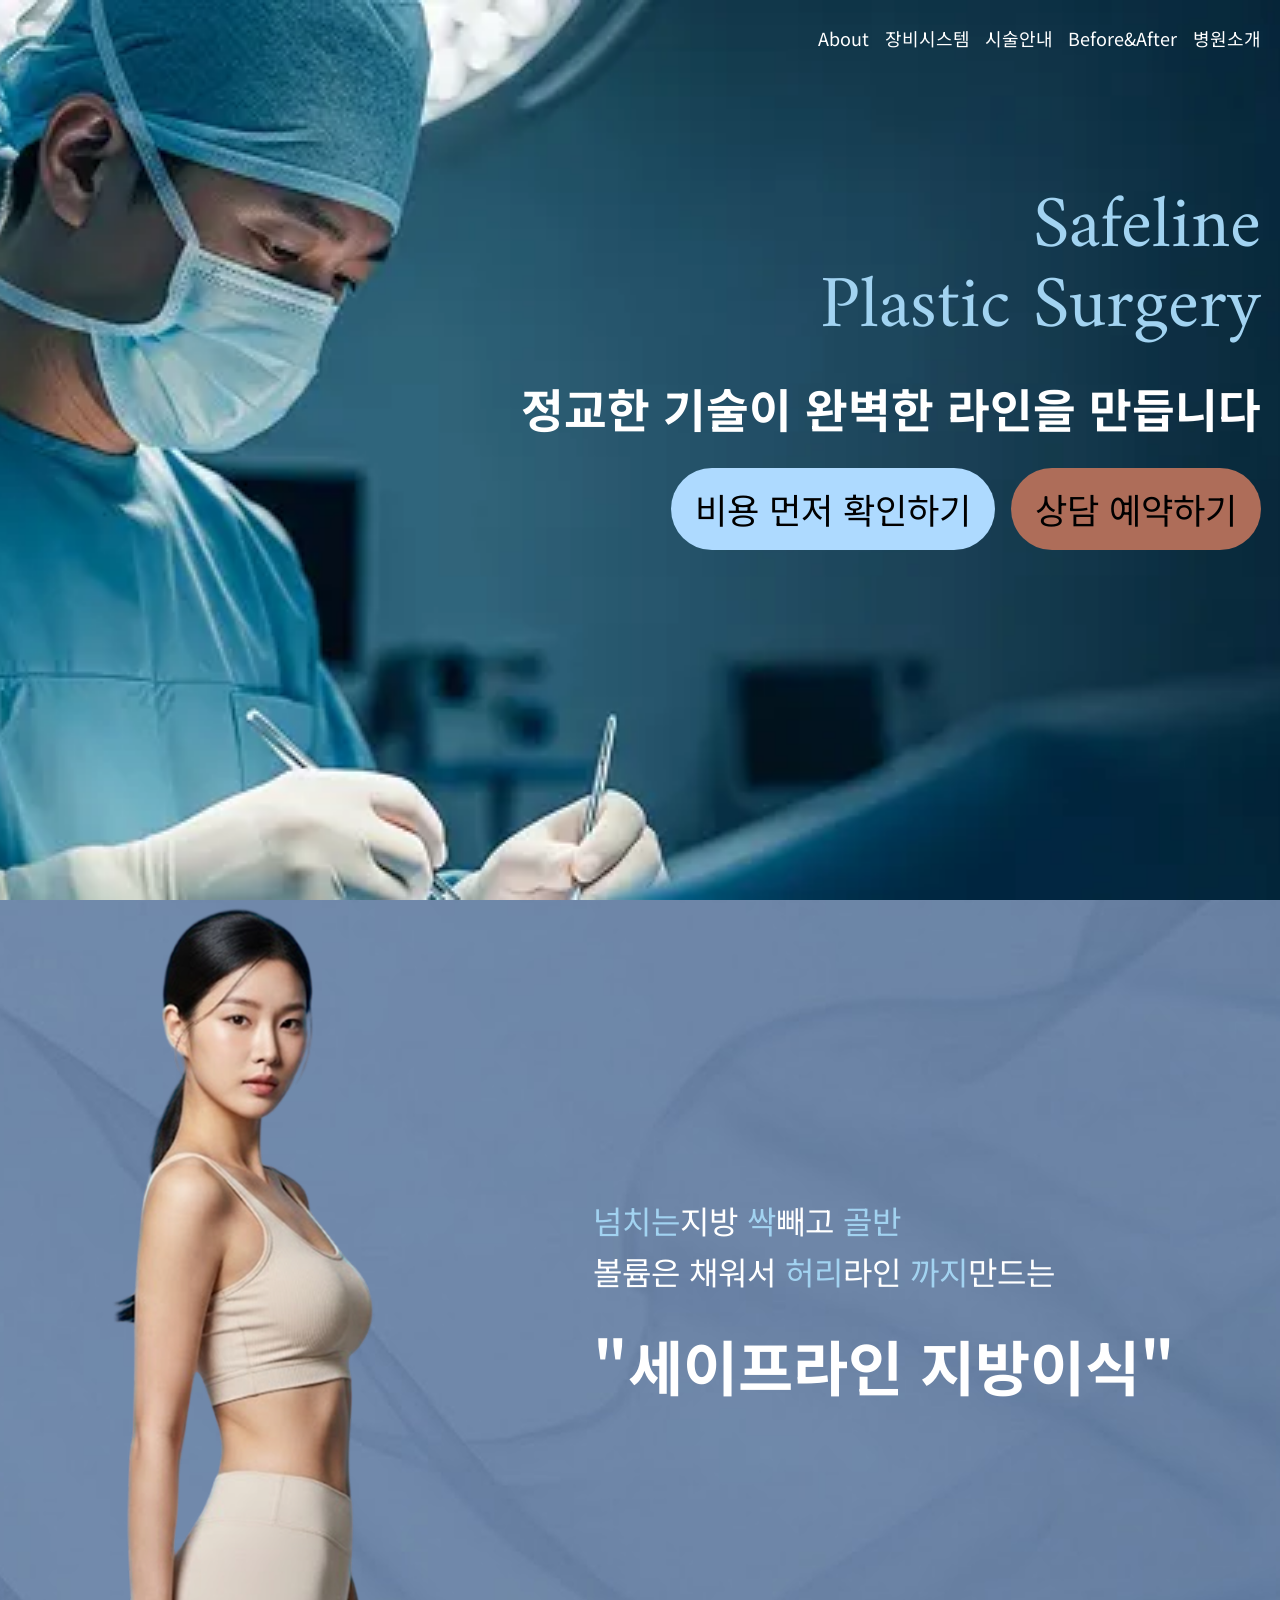
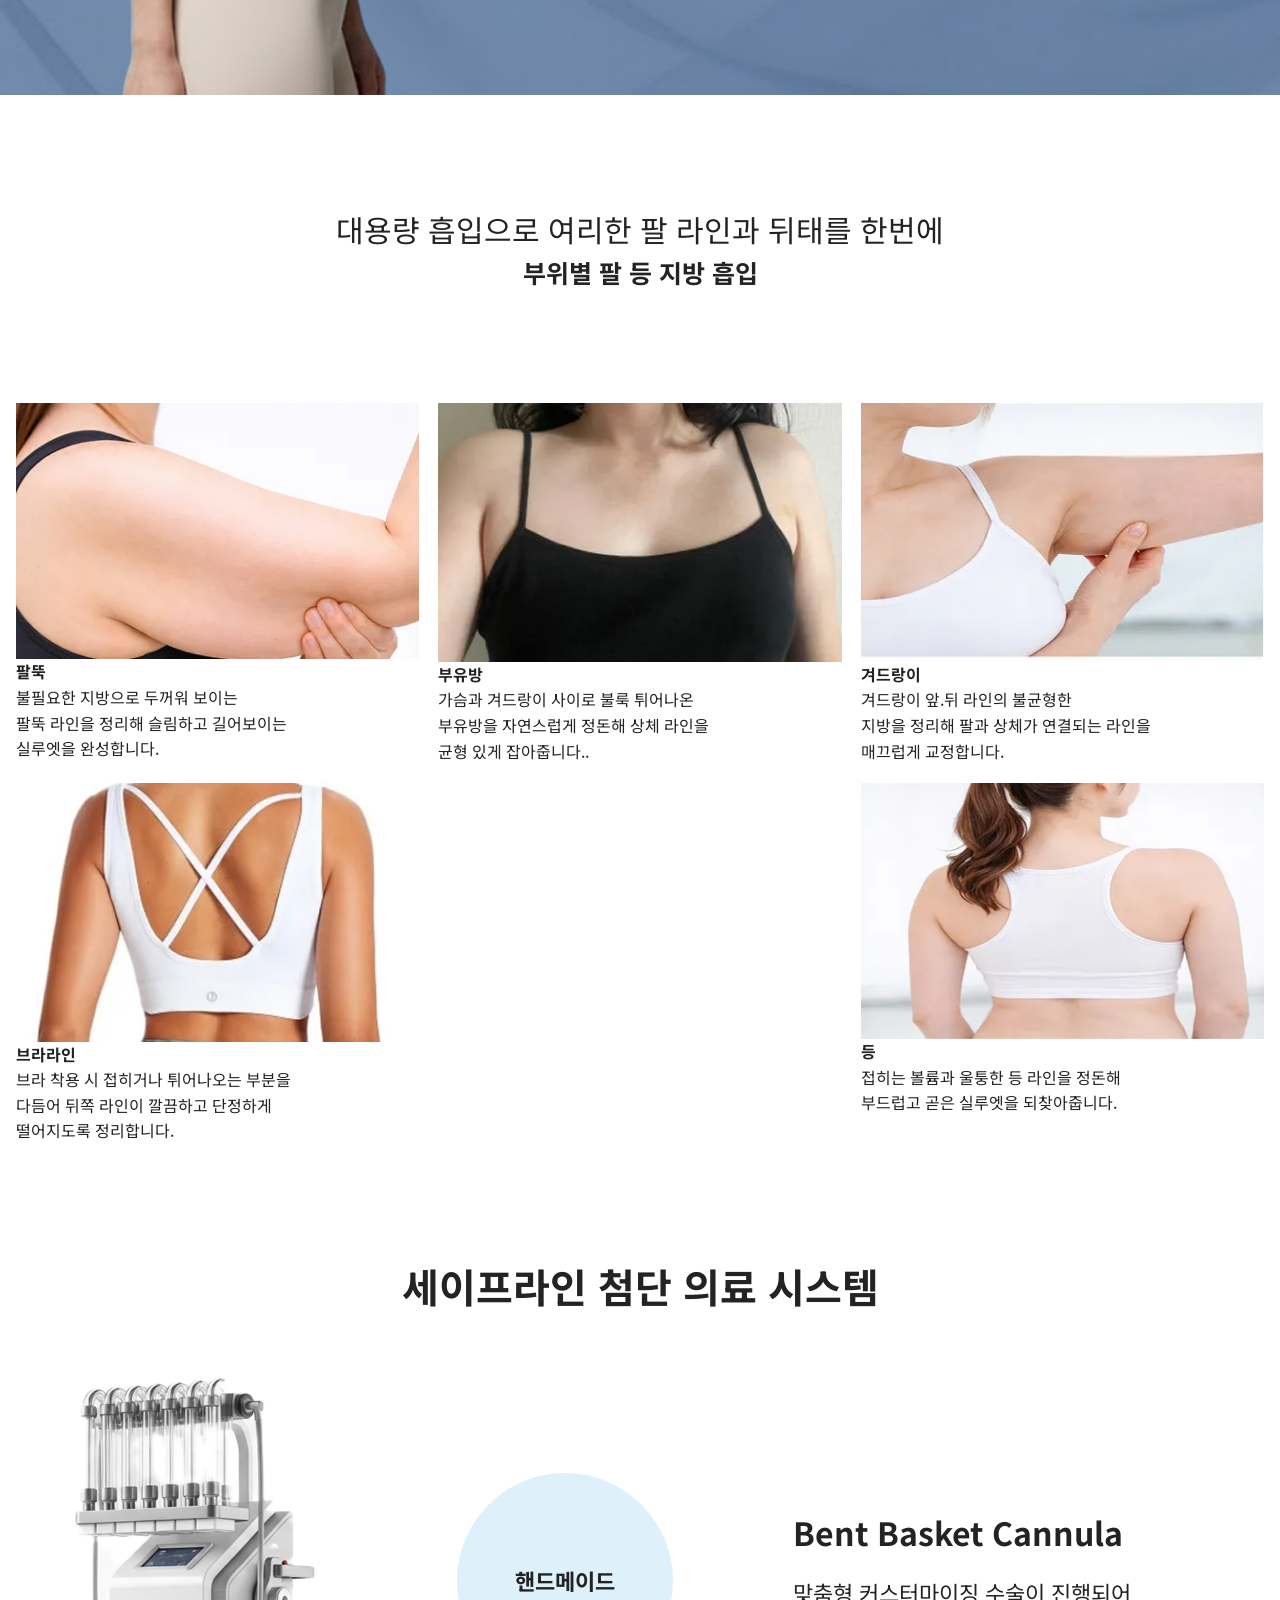
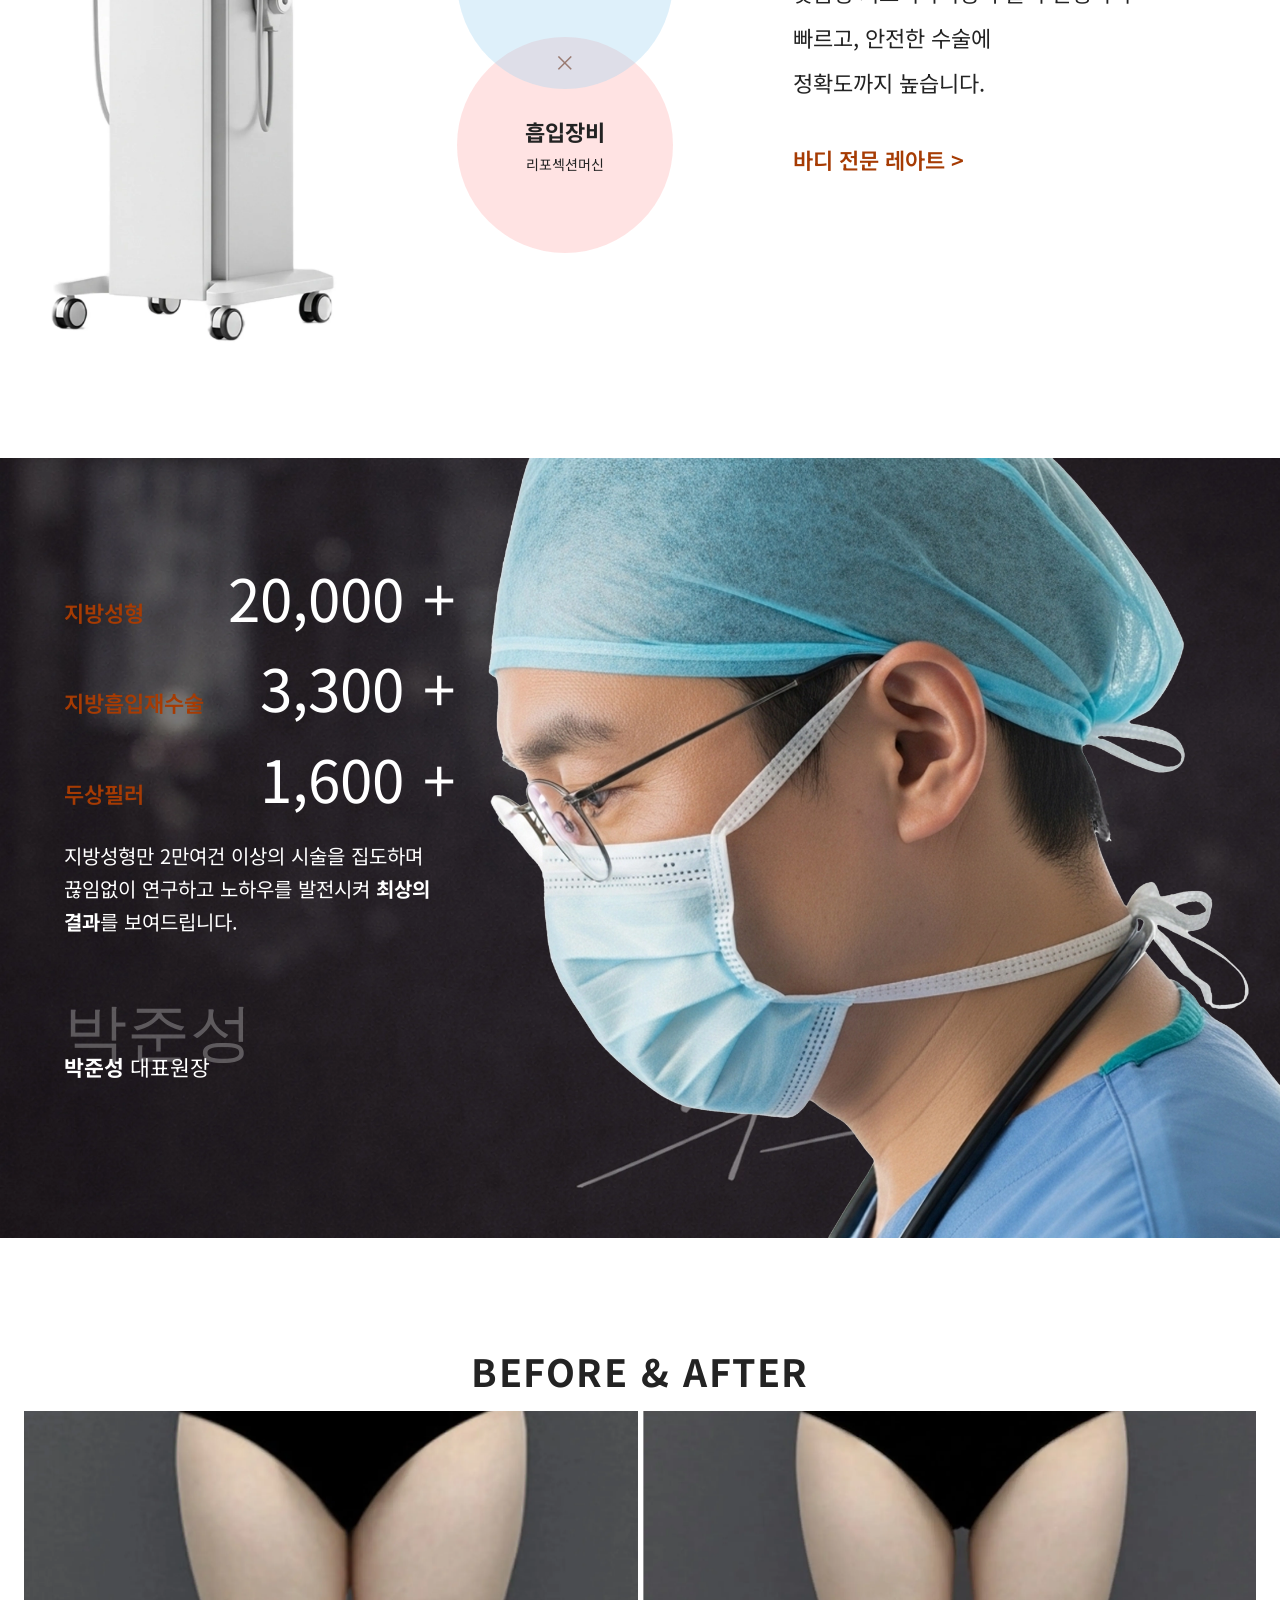
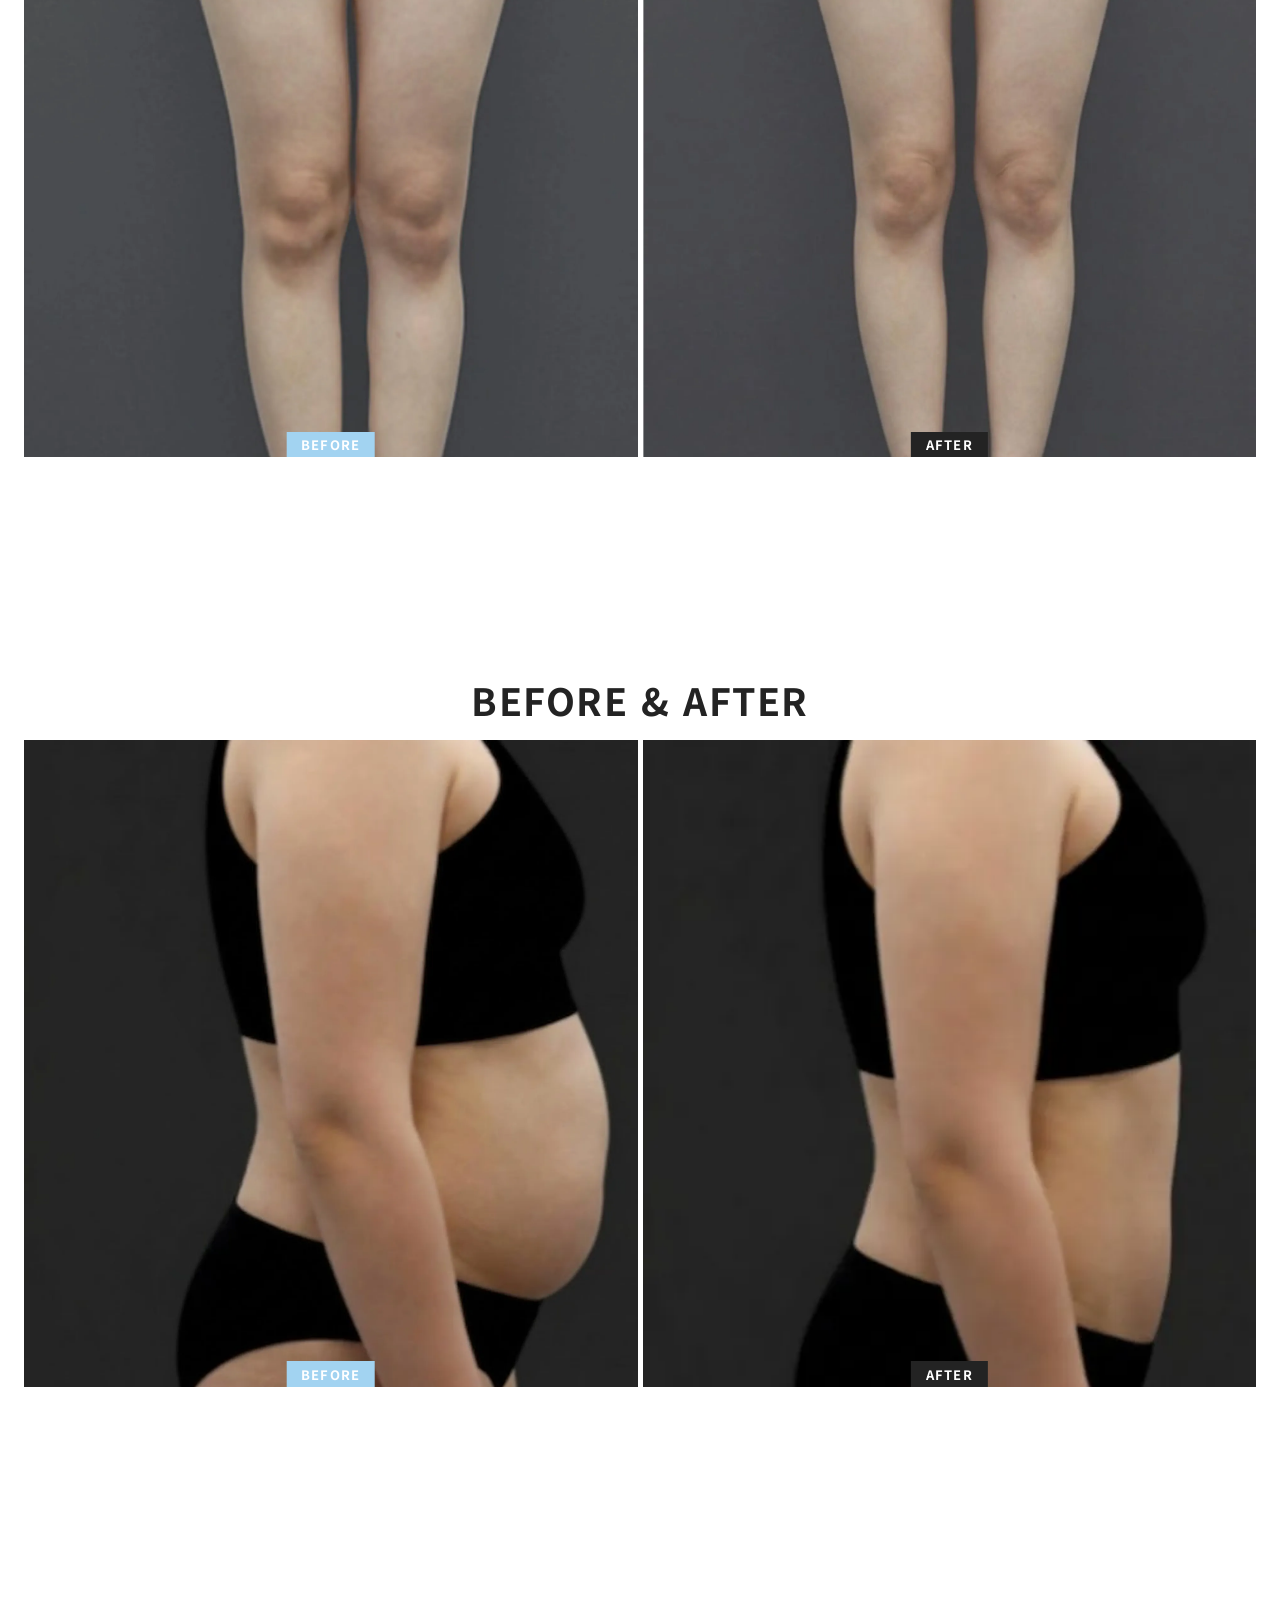
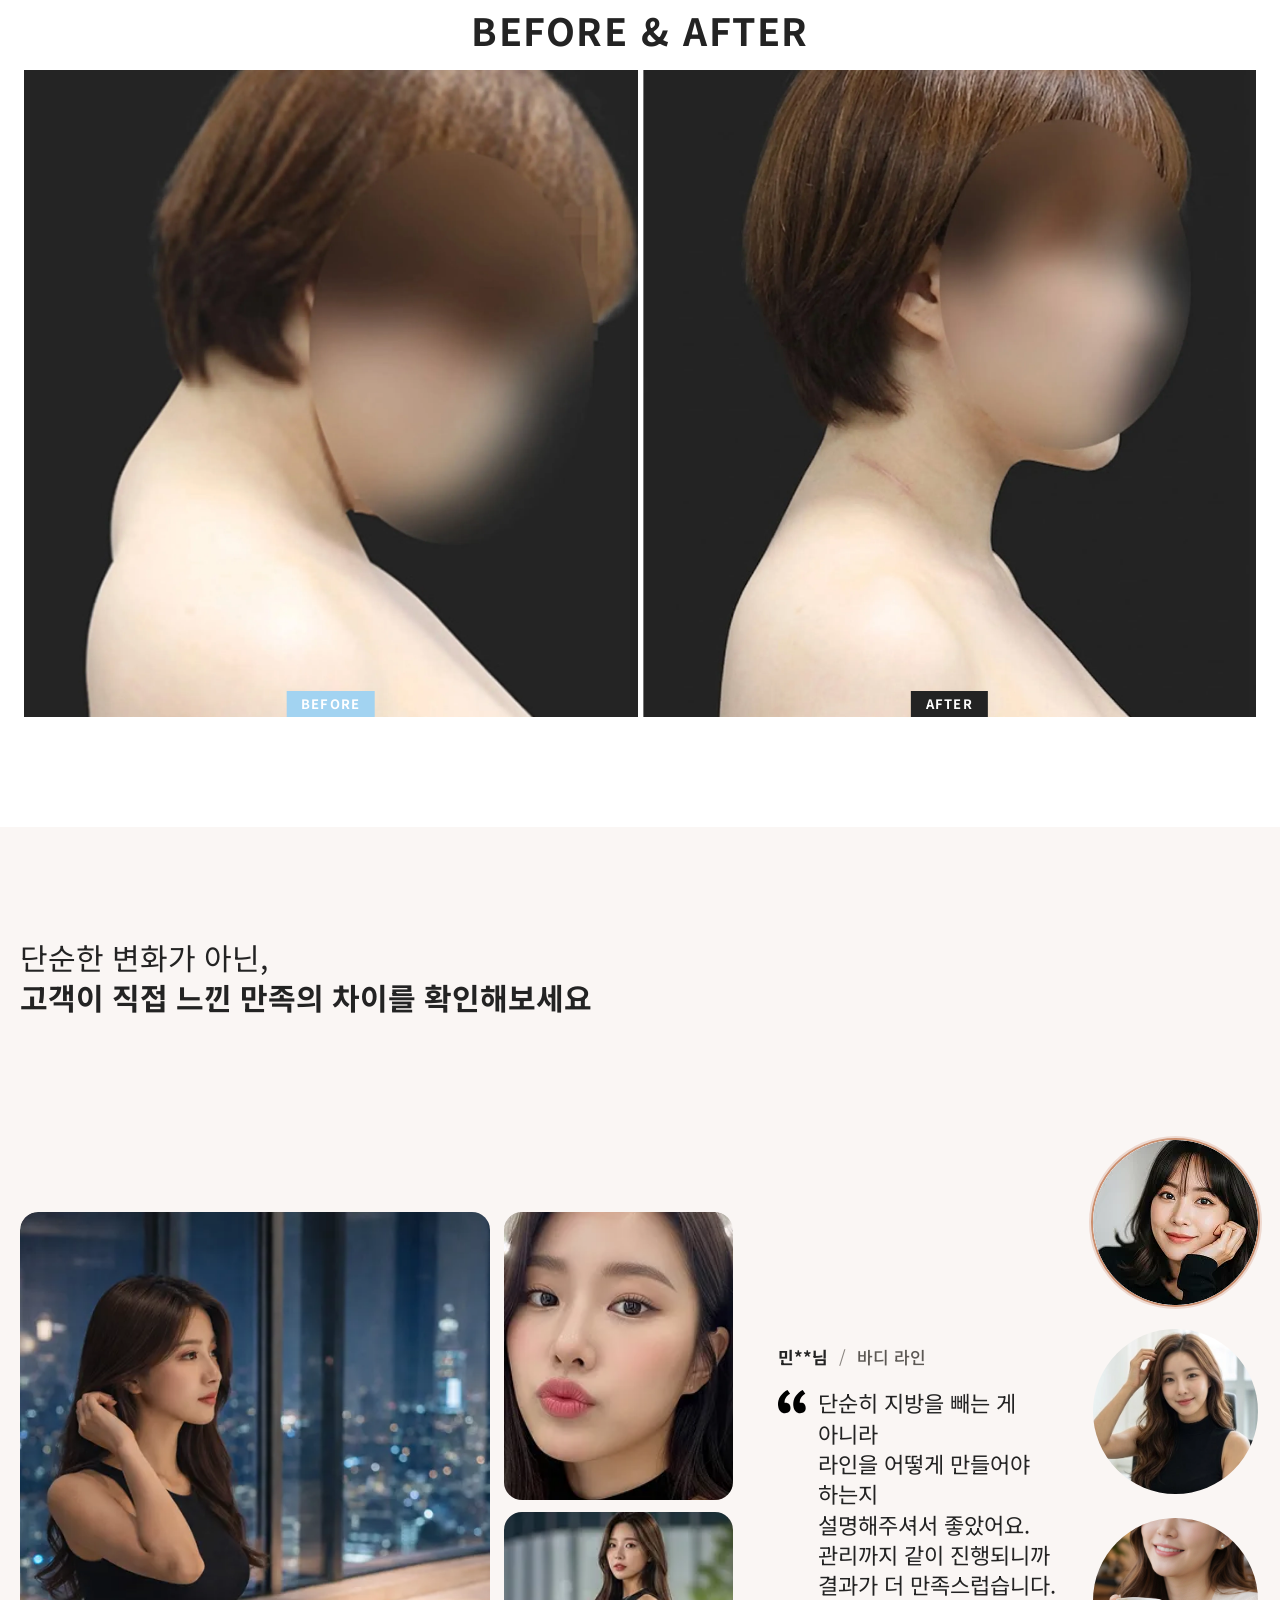
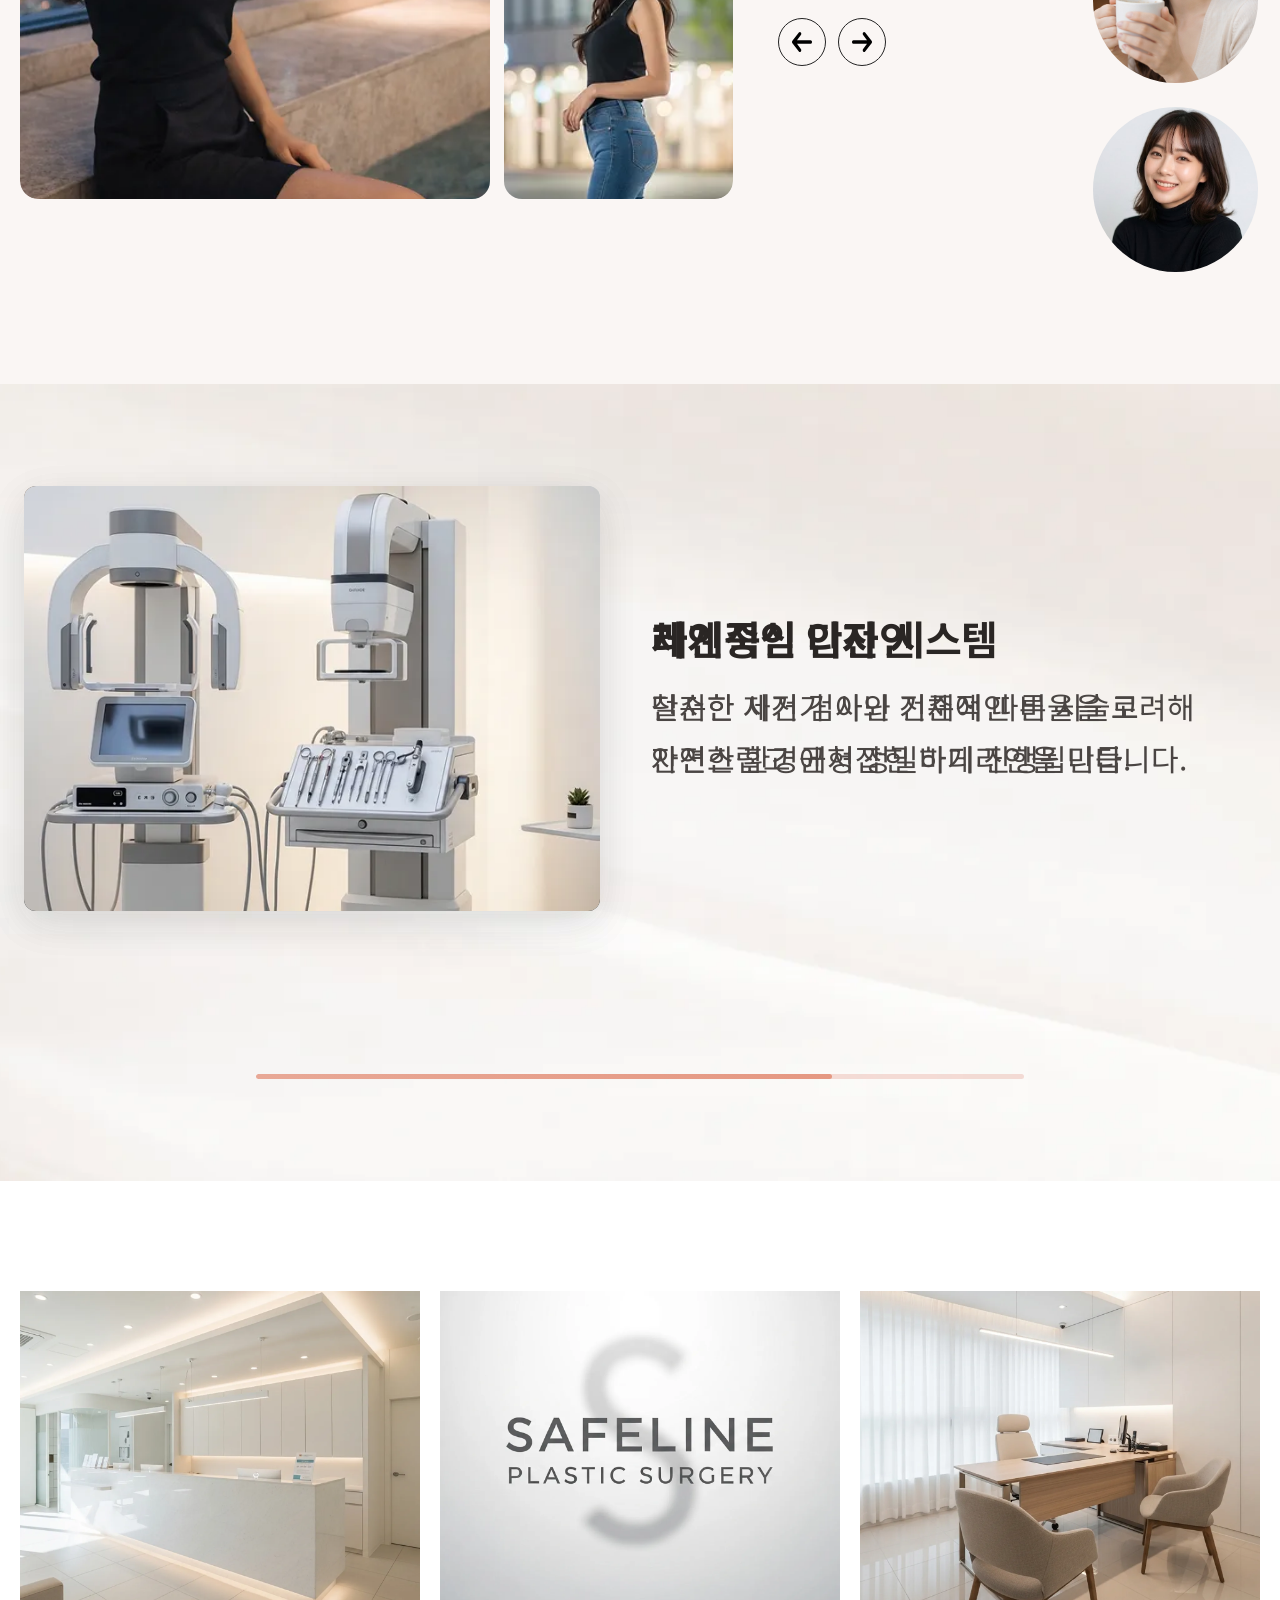
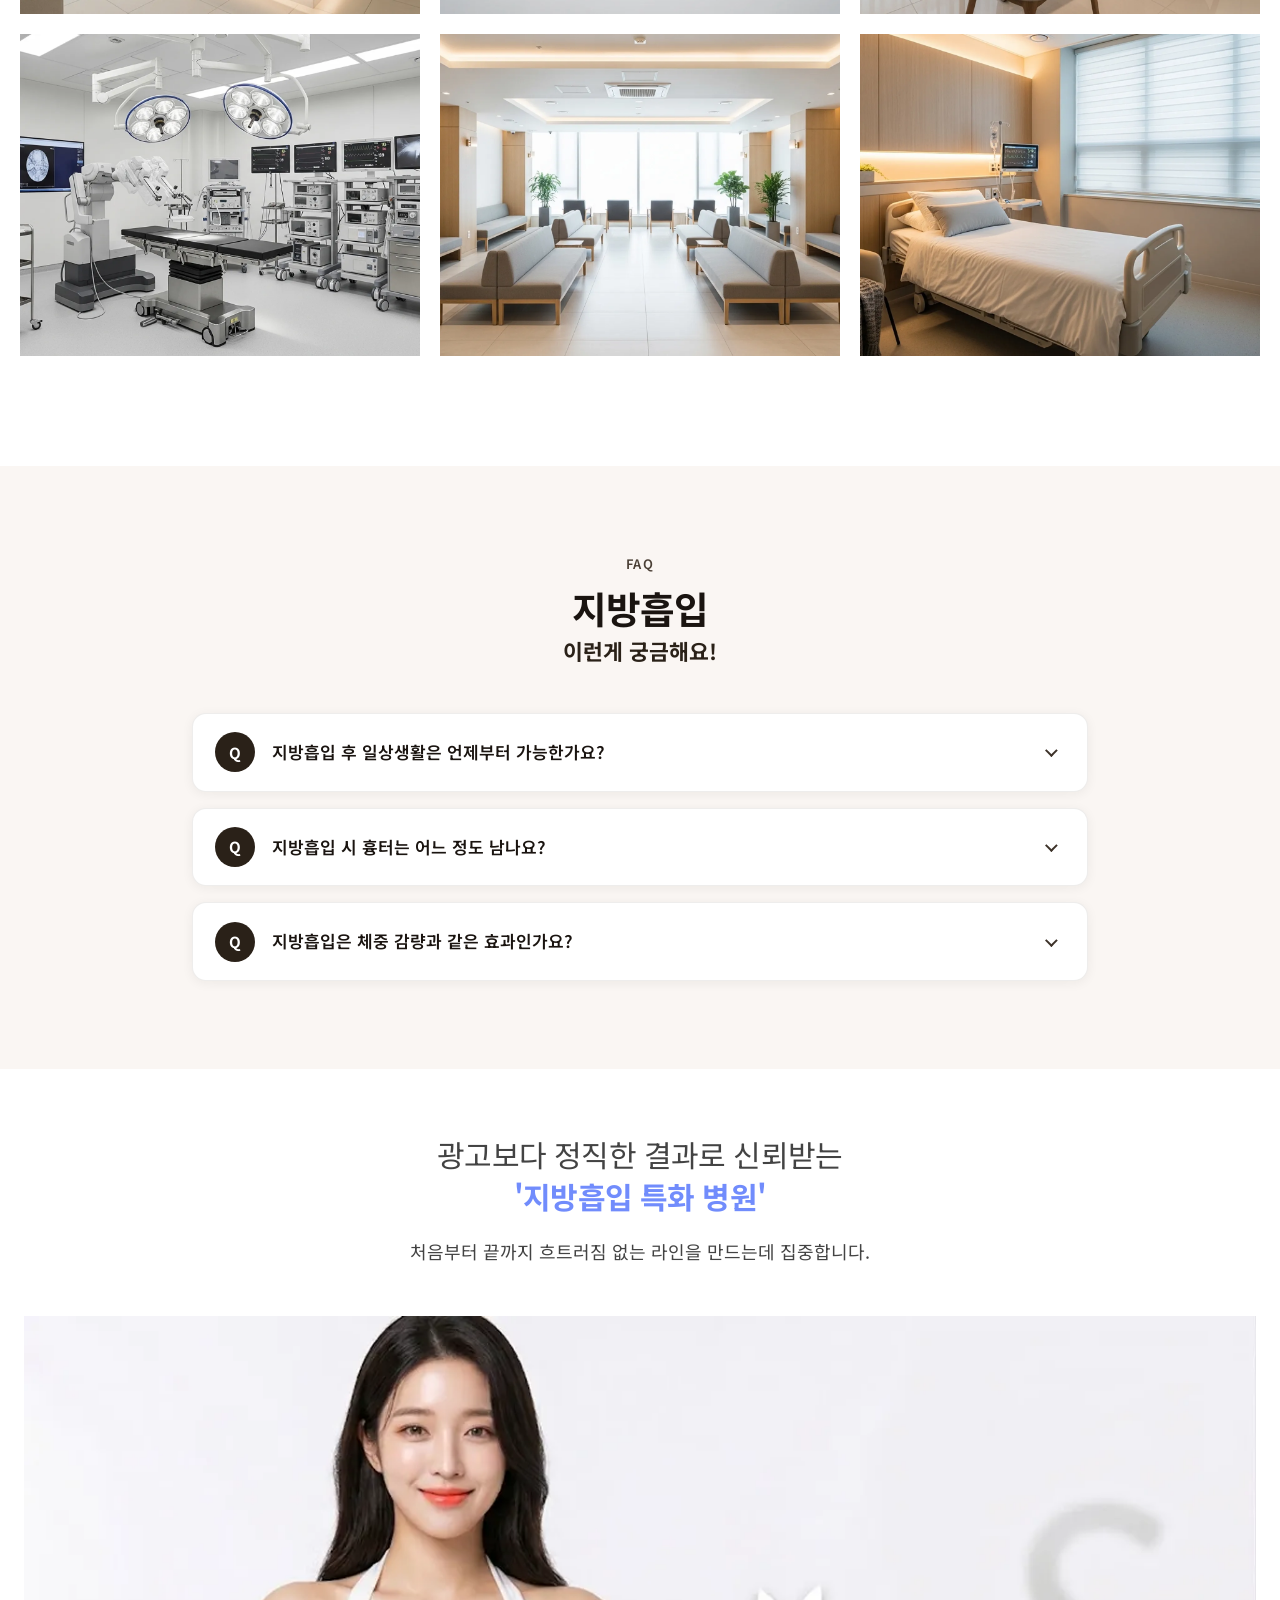
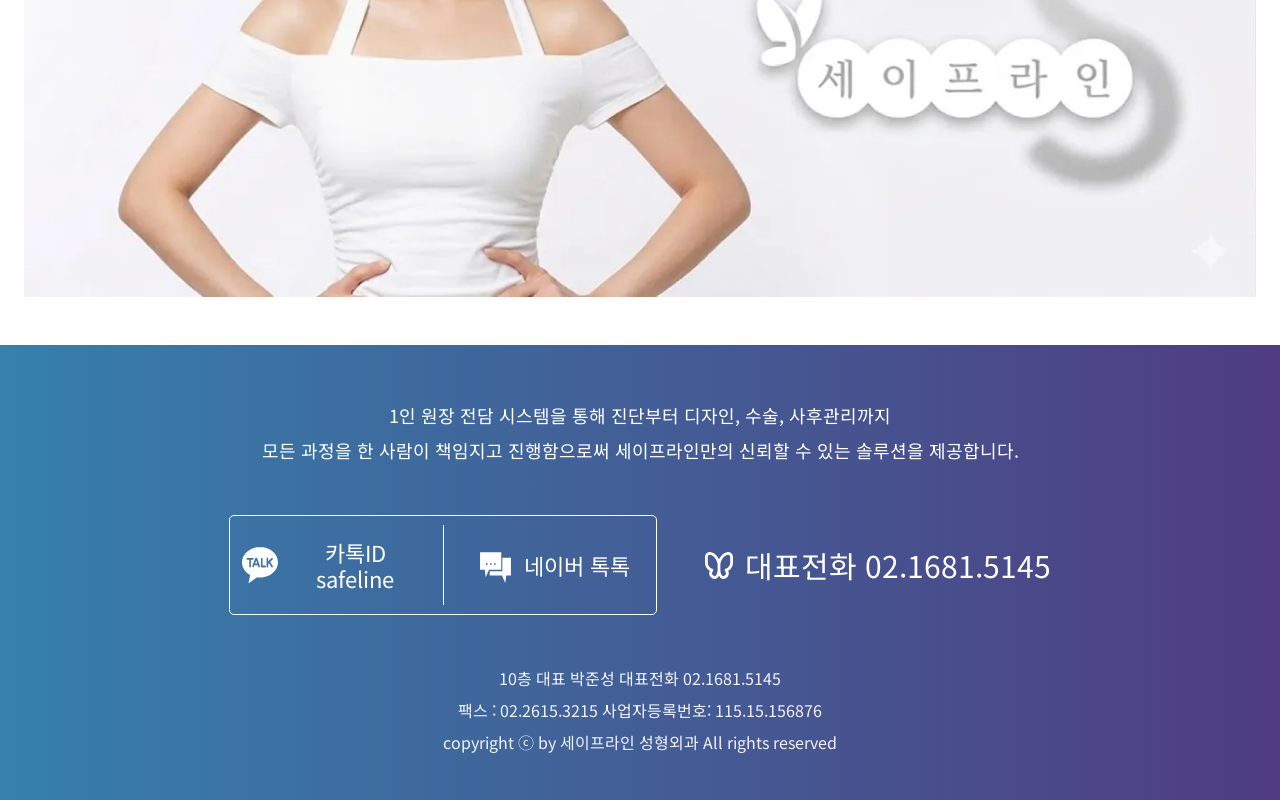
==== commit 60738851: "랜딩 마감 랜딩 마감" ====
--- a/index.html
+++ b/index.html
@@ -329,7 +329,7 @@
         </div>
     </section>
 
-    <!-- 고객 후기: PC 1025px~ / 모바일·태블릿 1024px 이하 — 동작 stories-reviews.js -->
+    <!-- 고객 후기: PC 1025px~ / 모바일·태블릿 1024px 이하 — 동작·데이터: assets/js/stories-reviews.js (jQuery) -->
     <section class="stories-section" id="storiesReviews" aria-labelledby="stories-heading">
         <div class="stories-inner">
             <h2 id="stories-heading" class="stories-title">
@@ -338,52 +338,22 @@
             </h2>
 
             <div class="stories-body">
+                <!-- 왼쪽: 클릭한 모델의 이미지 3장 — jQuery가 STORIES_MODELS 데이터로 src·텍스트 갱신 + 페이드 -->
                 <div class="stories-collage-viewport" aria-roledescription="carousel">
-                    <div class="stories-collage-track">
-                        <!-- 슬라이드 1: 이미지 준비됨 — src만 교체하면 됩니다 -->
-                        <div class="stories-collage-slide" data-slide-index="0">
-                            <div class="stories-collage">
-                                <div class="stories-collage-main">
-                                    <img src="assets/images/sec10-1.webp" alt="" width="534" height="671">
+                    <div class="stories-collage-fade" id="storiesCollageFade">
+                        <div class="stories-collage">
+                            <div class="stories-collage-main">
+                                <img id="storiesMainImg" src="assets/images/sec10-1.webp" alt="" width="534" height="671"
+                                    decoding="async">
+                            </div>
+                            <div class="stories-collage-stack">
+                                <div class="stories-stack-slot">
+                                    <img id="storiesSubImgTop" src="assets/images/sec10-2.webp" alt="" width="199"
+                                        height="325" decoding="async">
                                 </div>
-                                <div class="stories-collage-stack">
-                                    <div class="stories-stack-slot">
-                                        <img src="assets/images/sec10-2.webp" alt="" width="199" height="325">
-                                    </div>
-                                    <div class="stories-stack-slot">
-                                        <img src="assets/images/sec10-3.webp" alt="" width="199" height="325">
-                                    </div>
-                                </div>
-                            </div>
-                        </div>
-                        <!-- 슬라이드 2·3: 이미지 미준비 — 회색 플레이스홀더(나중에 img로 교체 가능) -->
-                        <div class="stories-collage-slide" data-slide-index="1">
-                            <div class="stories-collage">
-                                <div class="stories-collage-main">
-                                    <div class="stories-ph stories-ph--main" role="img" aria-label="메인 이미지 자리"></div>
-                                </div>
-                                <div class="stories-collage-stack">
-                                    <div class="stories-stack-slot">
-                                        <div class="stories-ph stories-ph--sub" aria-hidden="true"></div>
-                                    </div>
-                                    <div class="stories-stack-slot">
-                                        <div class="stories-ph stories-ph--sub" aria-hidden="true"></div>
-                                    </div>
-                                </div>
-                            </div>
-                        </div>
-                        <div class="stories-collage-slide" data-slide-index="2">
-                            <div class="stories-collage">
-                                <div class="stories-collage-main">
-                                    <div class="stories-ph stories-ph--main" role="img" aria-label="메인 이미지 자리"></div>
-                                </div>
-                                <div class="stories-collage-stack">
-                                    <div class="stories-stack-slot">
-                                        <div class="stories-ph stories-ph--sub" aria-hidden="true"></div>
-                                    </div>
-                                    <div class="stories-stack-slot">
-                                        <div class="stories-ph stories-ph--sub" aria-hidden="true"></div>
-                                    </div>
+                                <div class="stories-stack-slot">
+                                    <img id="storiesSubImgBottom" src="assets/images/sec10-3.webp" alt="" width="199"
+                                        height="325" decoding="async">
                                 </div>
                             </div>
                         </div>
@@ -395,10 +365,16 @@
                             aria-label="1번 후기"></button></li>
                     <li><button type="button" class="stories-dot" data-slide-index="1" aria-label="2번 후기"></button></li>
                     <li><button type="button" class="stories-dot" data-slide-index="2" aria-label="3번 후기"></button></li>
+                    <li><button type="button" class="stories-dot" data-slide-index="3" aria-label="4번 후기"></button></li>
                 </ul>
 
                 <div class="stories-mid-wrap">
                     <div class="stories-highlight">
+                        <p class="stories-profile-meta" aria-live="polite">
+                            <strong class="stories-profile-name">민**님</strong>
+                            <span class="stories-profile-sep" aria-hidden="true">/</span>
+                            <span class="stories-profile-area">바디 라인</span>
+                        </p>
                         <div class="stories-highlight-top">
                             <img class="stories-quote-icon" src="assets/images/icon/sec10-1.svg" alt="" width="28"
                                 height="24">
@@ -413,17 +389,22 @@
                             </button>
                         </div>
                     </div>
-                    <div class="stories-list" role="group" aria-label="다음 후기 미리보기(클릭 시 해당 후기로 이동)">
-                        <button type="button" class="stories-preview is-active" data-slide-index="0"
-                            aria-label="1번 후기 미리보기">
-                            <img src="assets/images/sec10-4.webp" alt="" width="165" height="165">
-                        </button>
-                        <button type="button" class="stories-preview" data-slide-index="1" aria-label="2번 후기 미리보기">
-                            <img src="assets/images/sec10-5.webp" alt="" width="165" height="165">
-                        </button>
-                        <button type="button" class="stories-preview" data-slide-index="2" aria-label="3번 후기 미리보기">
-                            <img src="assets/images/sec10-6.webp" alt="" width="165" height="165">
-                        </button>
+                    <div class="stories-list-outer">
+                        <div class="stories-list" role="group" aria-label="후기 모델 선택(클릭 시 해당 후기로 전환)">
+                            <button type="button" class="stories-preview is-active" data-slide-index="0"
+                                aria-label="1번 후기 미리보기">
+                                <img src="assets/images/sec10-4.webp" alt="" width="165" height="165" decoding="async">
+                            </button>
+                            <button type="button" class="stories-preview" data-slide-index="1" aria-label="2번 후기 미리보기">
+                                <img src="assets/images/model2-2.webp" alt="" width="165" height="165" decoding="async">
+                            </button>
+                            <button type="button" class="stories-preview" data-slide-index="2" aria-label="3번 후기 미리보기">
+                                <img src="assets/images/model3-2.webp" alt="" width="165" height="165" decoding="async">
+                            </button>
+                            <button type="button" class="stories-preview" data-slide-index="3" aria-label="4번 후기 미리보기">
+                                <img src="assets/images/model1-2.webp" alt="" width="165" height="165" decoding="async">
+                            </button>
+                        </div>
                     </div>
                 </div>
             </div>
@@ -443,14 +424,13 @@
                 <article class="sys-intro-slide is-active">
                     <div class="sys-intro-row">
                         <div class="sys-intro-media">
-                            <img src="assets/images/sec11-1.webp" alt="정밀한 체형 분석" width="640" height="420">
+                            <img src="assets/images/sec11-1.webp" alt="정밀한 체형분석" width="640" height="420">
                         </div>
                         <div class="sys-intro-copy">
-                            <h3 class="sys-intro-title">정밀한 체형 분석</h3>
+                            <h3 class="sys-intro-title">정밀한 체형분석</h3>
                             <p class="sys-intro-desc">
-                                체형 데이터를 바탕으로 상태를 꼼꼼히 살펴,
-                                <span class="sys-intro-accent">개인에게 최적화된 시술</span> 방향을 제안합니다.
-                                불필요한 부분은 줄이고 필요한 라인만 정돈하는 데 집중합니다.
+                                지방 분포와 바디 밸런스를 세밀하게 분석하여<br>
+                                개인에게 최적화된 시술 방향을 설계합니다.
                             </p>
                         </div>
                     </div>
@@ -460,14 +440,13 @@
                 <article class="sys-intro-slide">
                     <div class="sys-intro-row">
                         <div class="sys-intro-media">
-                            <img src="assets/images/sec11-2.webp" alt="라인 중심 디자인" width="640" height="420">
+                            <img src="assets/images/sec11-2.webp" alt="라인중심 디자인" width="640" height="420">
                         </div>
                         <div class="sys-intro-copy">
-                            <h3 class="sys-intro-title">라인 중심 디자인</h3>
+                            <h3 class="sys-intro-title">라인중심 디자인</h3>
                             <p class="sys-intro-desc">
-                                단순히 양만 줄이는 것이 아니라 전체 실루엣을 고려해,
-                                <span class="sys-intro-accent">자연스럽고 균형 잡힌 바디라인</span>을 목표로 디자인합니다.
-                                흐름이 끊기지 않도록 라인을 이어 줍니다.
+                                단순한 제거가 아닌 전체적인 비율을 고려해<br>
+                                자연스럽고 균형잡힌 바디라인을 만듭니다.
                             </p>
                         </div>
                     </div>
@@ -482,9 +461,8 @@
                         <div class="sys-intro-copy">
                             <h3 class="sys-intro-title">체계적인 안전 시스템</h3>
                             <p class="sys-intro-desc">
-                                장비와 프로세스를 점검해 예측 가능한 흐름으로 진행하며,
-                                단계마다 <span class="sys-intro-accent">정밀하게</span> 확인할 수 있도록 구성했습니다.
-                                안심하고 상담부터 사후까지 이어갈 수 있습니다.
+                                철저한 사전 검사와 기준에 따른 시술로<br>
+                                안전한 환경에서 정밀하게 진행됩니다.
                             </p>
                         </div>
                     </div>
@@ -499,9 +477,8 @@
                         <div class="sys-intro-copy">
                             <h3 class="sys-intro-title">완성도를 높이는 사후관리</h3>
                             <p class="sys-intro-desc">
-                                시술 직후부터 회복 과정까지 꾸준히 안내해
-                                <span class="sys-intro-accent">결과의 완성도를 끝까지 유지</span>할 수 있도록 돕습니다.
-                                생활 패턴에 맞춘 관리 팁도 함께 전달드립니다.
+                                회복 과정과 라인 안정화를 위한 맞춤 관리로<br>
+                                결과의 완성도를 끝까지 유지합니다
                             </p>
                         </div>
                     </div>
--- a/assets/css/style.css
+++ b/assets/css/style.css
@@ -724,26 +724,17 @@
     box-sizing: border-box;
 }
 
-/* 슬라이드 트랙 */
+/* 왼쪽 콜라주: 단일 뷰 + 페이드 래퍼 */
 .stories-collage-viewport {
     min-width: 0;
     overflow: hidden;
     border-radius: 18px;
 }
 
-.stories-collage-track {
-    display: flex;
-    flex-direction: row;
-    flex-wrap: nowrap;
-    width: 300%;
-    transition: transform 0.45s ease;
-    will-change: transform;
-}
-
-.stories-collage-slide {
-    flex: 0 0 calc(100% / 3);
-    width: calc(100% / 3);
-    box-sizing: border-box;
+.stories-collage-fade {
+    width: 100%;
+    box-sizing: border-box;
+    opacity: 1;
 }
 
 /* 모바일 시안(2번): 왼쪽 큰 세로 + 오른쪽 2장(합쳐서 왼쪽과 동일 높이, 반씩 분할) */
@@ -863,6 +854,30 @@
     flex-direction: column;
     align-items: flex-start;
     gap: 1.125rem;
+}
+
+.stories-profile-meta {
+    margin: 0;
+    width: 100%;
+    font-size: 17px;
+    font-weight: 500;
+    line-height: 1.4;
+    color: #232323;
+}
+
+.stories-profile-name {
+    font-weight: 700;
+}
+
+.stories-profile-sep {
+    margin: 0 0.35em;
+    font-weight: 400;
+    color: #8a8580;
+}
+
+.stories-profile-area {
+    font-weight: 500;
+    color: #5c5854;
 }
 
 .stories-highlight-top {
@@ -917,6 +932,13 @@
     display: block;
 }
 
+.stories-list-outer {
+    flex: 0 0 auto;
+    min-width: 0;
+    max-width: 100%;
+    box-sizing: border-box;
+}
+
 .stories-list {
     flex: 0 0 auto;
     display: flex;
@@ -1044,12 +1066,43 @@
         padding-left: 0;
     }
 
+    /* 모바일: 4명 프로필 가로 스크롤(작은 썸네일 + 간격 조정) */
+    .stories-list-outer {
+        width: 100%;
+        padding: 0 clamp(0.25rem, 2vw, 0.5rem);
+        box-sizing: border-box;
+    }
+
     .stories-list {
-        display: none;
+        display: flex;
+        flex-direction: row;
+        flex-wrap: nowrap;
+        justify-content: flex-start;
+        align-items: center;
+        gap: 0.75rem;
+        overflow-x: auto;
+        overflow-y: hidden;
+        padding: 0.35rem 0 0.5rem;
+        -webkit-overflow-scrolling: touch;
+        scrollbar-width: thin;
+    }
+
+    .stories-preview {
+        flex: 0 0 auto;
+    }
+
+    .stories-preview img {
+        width: 76px;
+        max-width: 76px;
     }
 
     .stories-highlight {
         align-items: center;
+    }
+
+    .stories-profile-meta {
+        text-align: center;
+        font-size: clamp(15px, 3.8vw, 17px);
     }
 
     .stories-highlight-top {
--- a/assets/css/system-intro.css
+++ b/assets/css/system-intro.css
@@ -101,7 +101,7 @@
 
 .sys-intro-title {
     margin: 0 0 1rem;
-    font-size: 30px;
+    font-size: 40px;
     font-weight: 700;
     line-height: 1.3;
     color: #2a2624;
@@ -110,16 +110,16 @@
 
 .sys-intro-desc {
     margin: 0;
-    font-size: clamp(1rem, 1.2vw + 0.75rem, 1.125rem);
+    font-size: 30px;
     font-weight: 400;
     line-height: 1.75;
     color: #4a4543;
     max-width: 36rem;
 }
 
-/* 설명 속 강조(연한 로즈) — 색상만 바꾸면 됩니다 */
+/* 설명 속 강조 문구 색상 */
 .sys-intro-accent {
-    color: #d4898c;
+    color: #ae6d59;
     font-weight: 600;
 }
 
@@ -167,10 +167,11 @@
     }
 
     .sys-intro-title {
-        font-size: clamp(1.35rem, 4.5vw, 30px);
+        font-size: clamp(1.35rem, 5vw, 40px);
     }
 
     .sys-intro-desc {
         max-width: none;
+        font-size: clamp(1rem, 4vw, 30px);
     }
 }
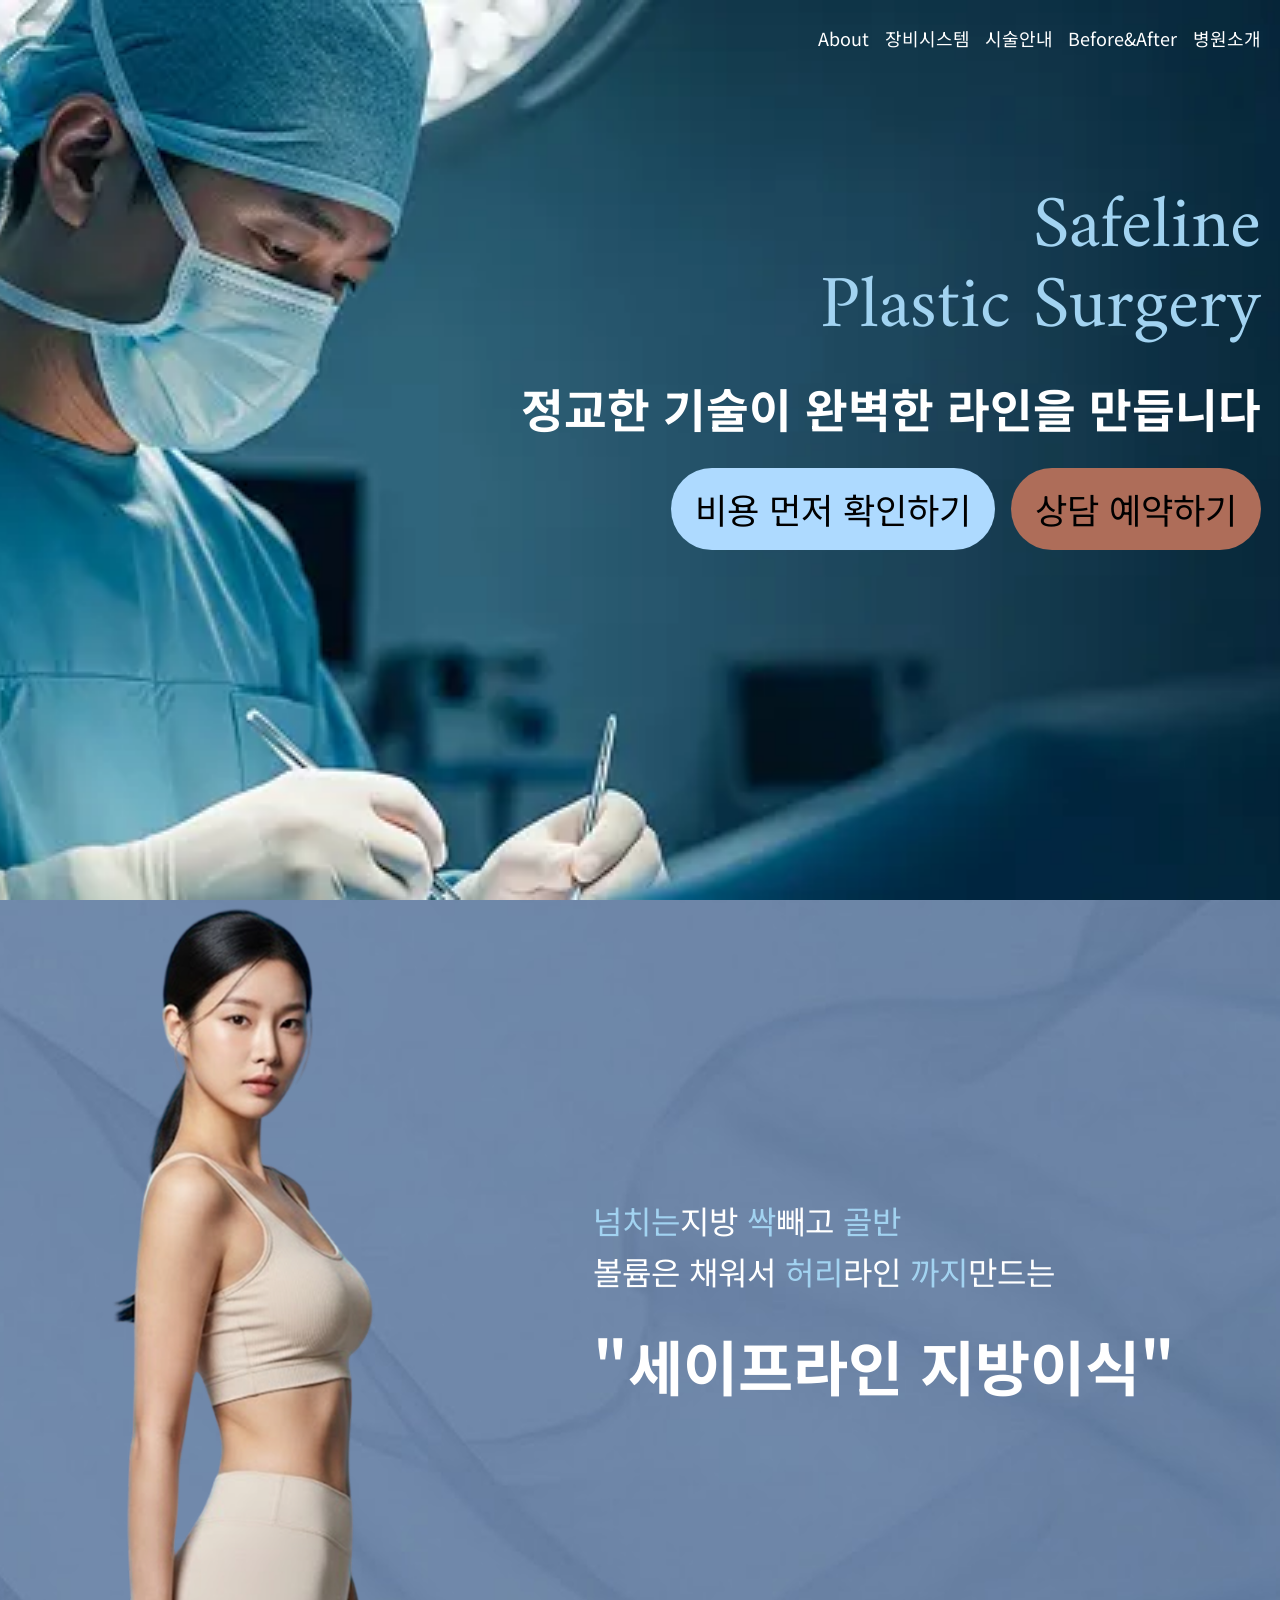
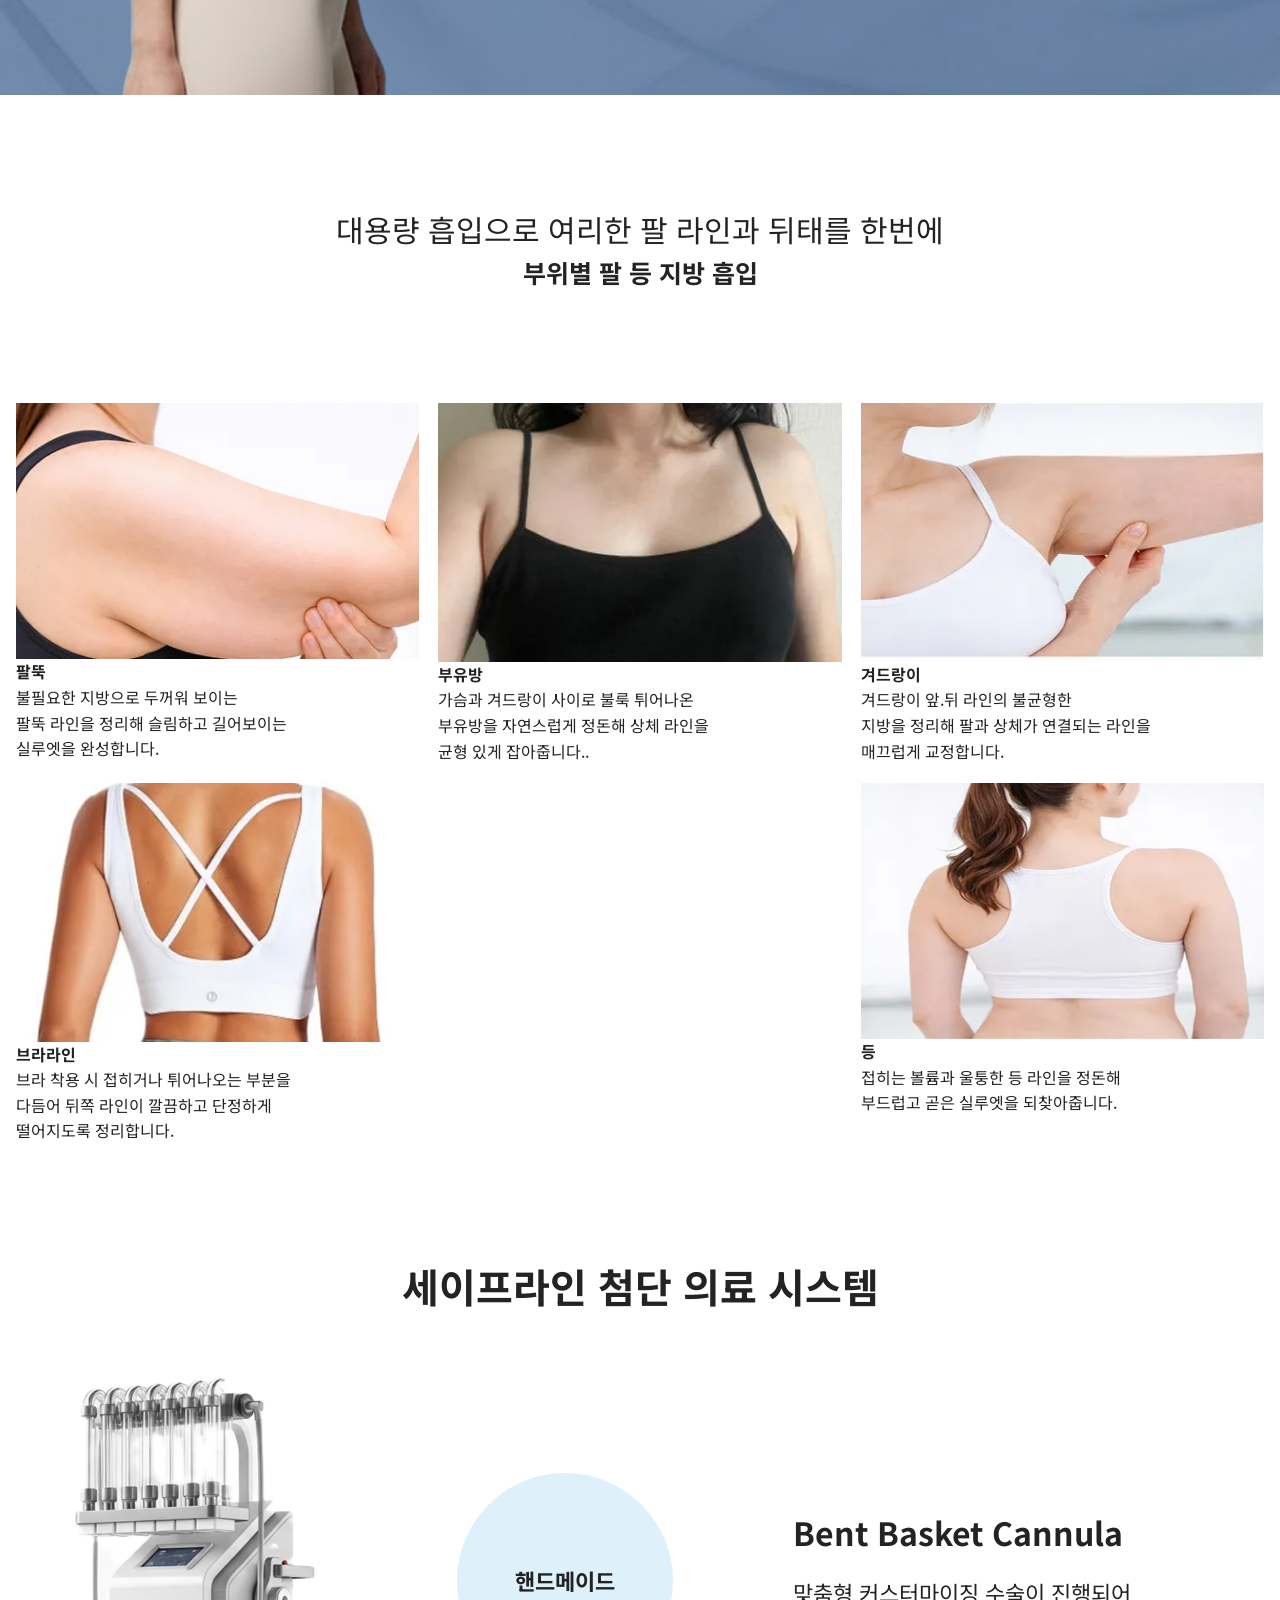
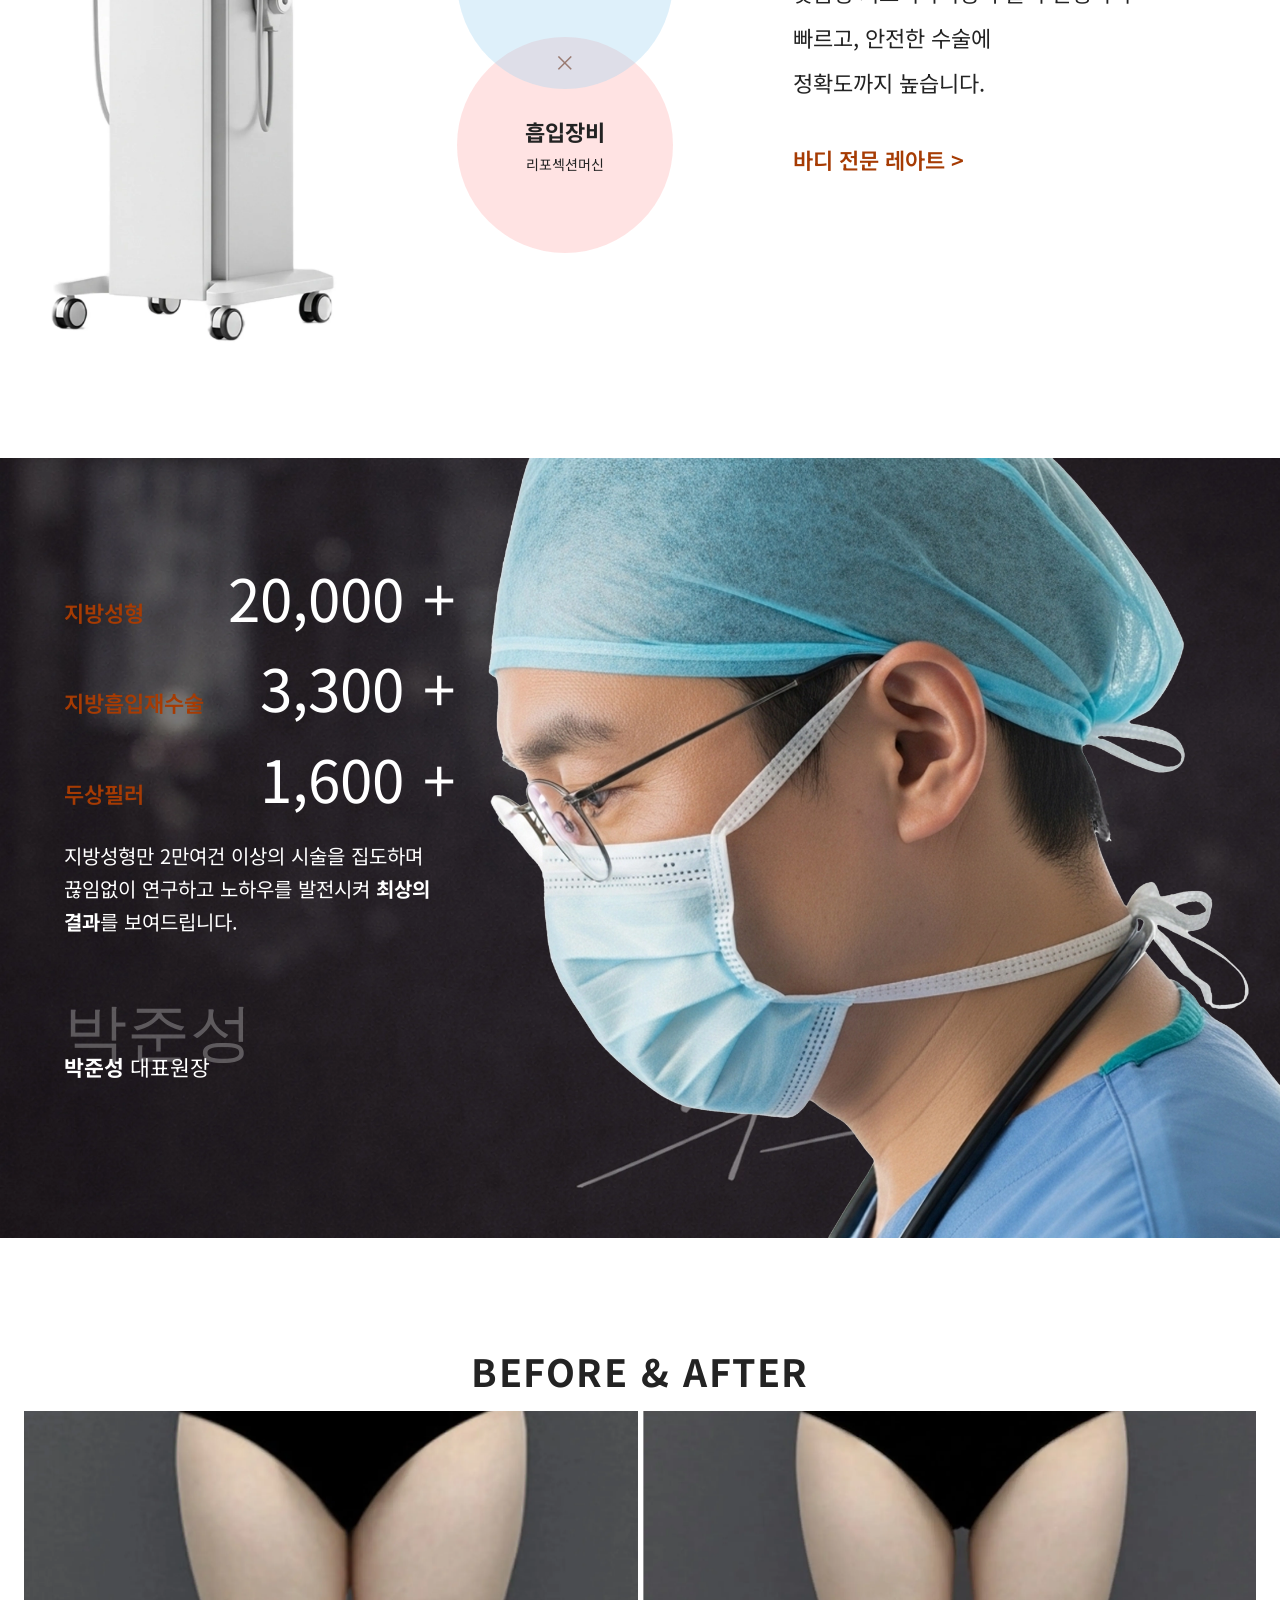
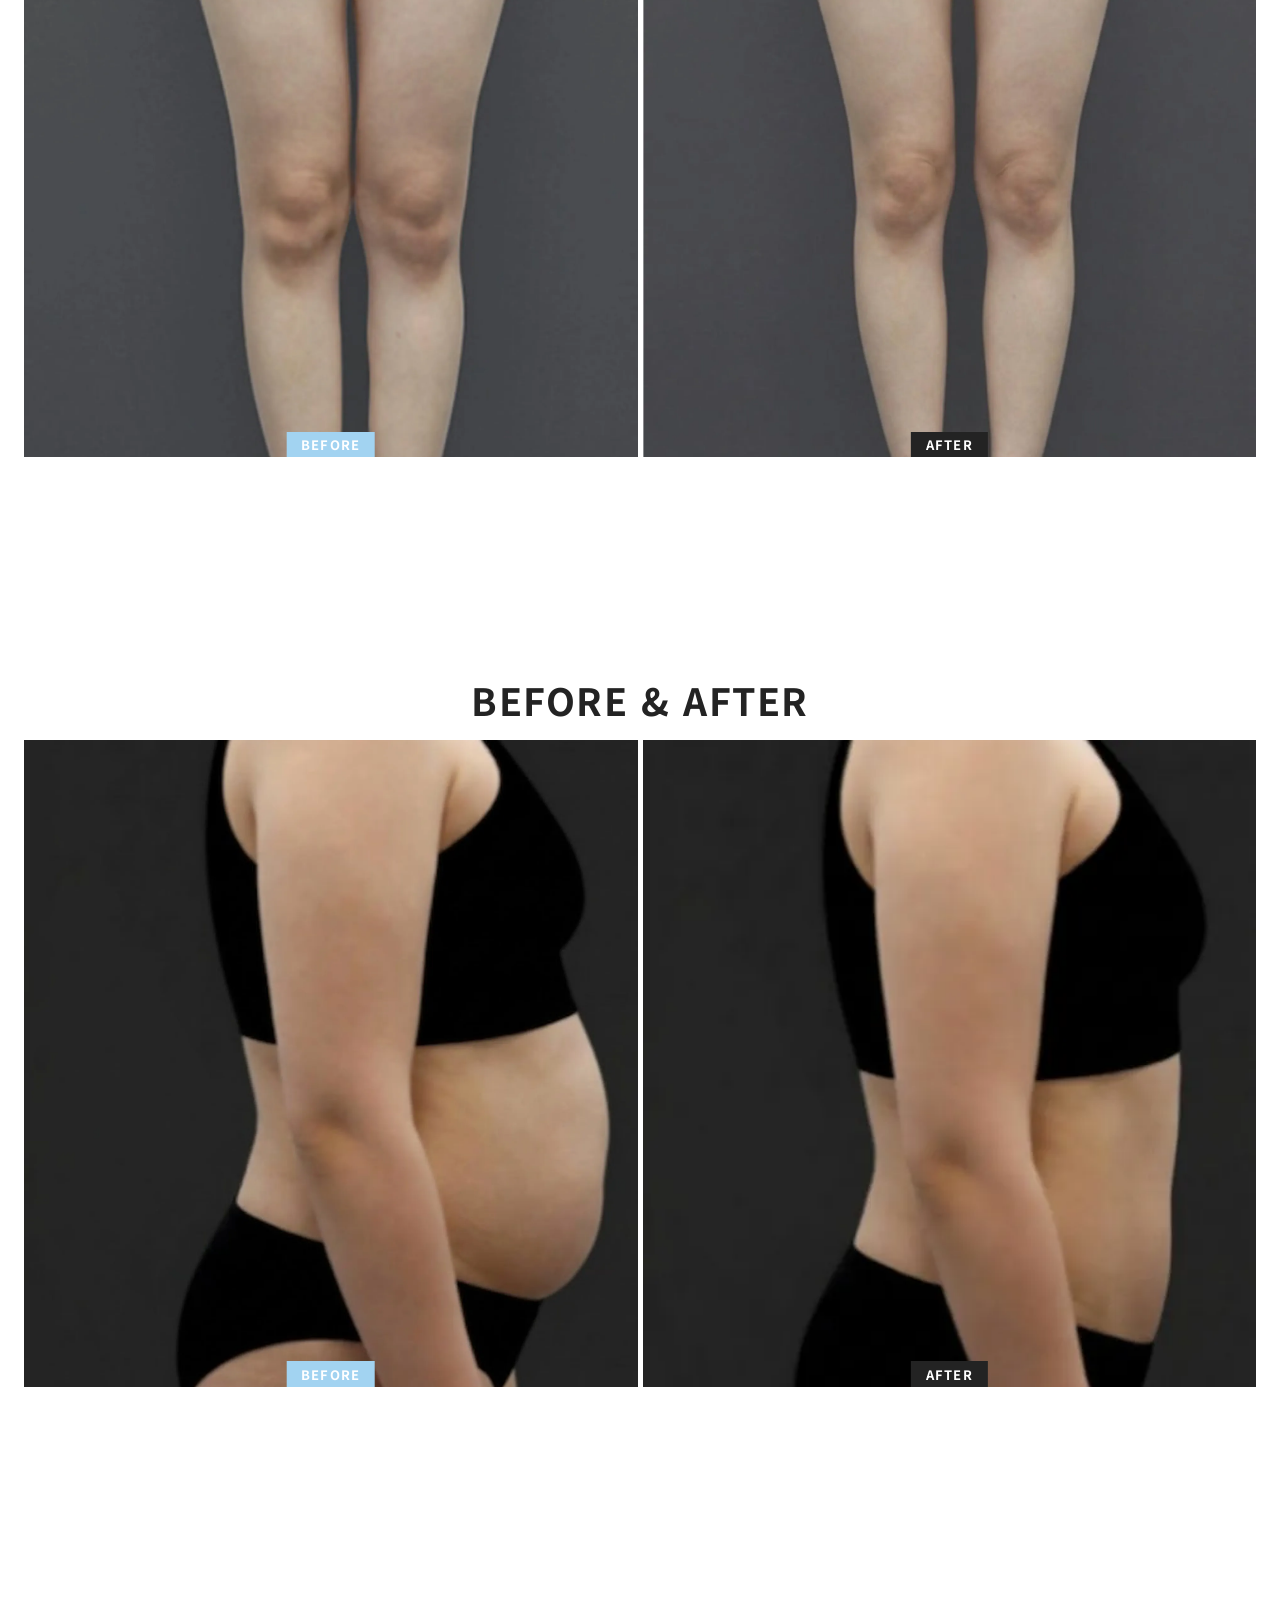
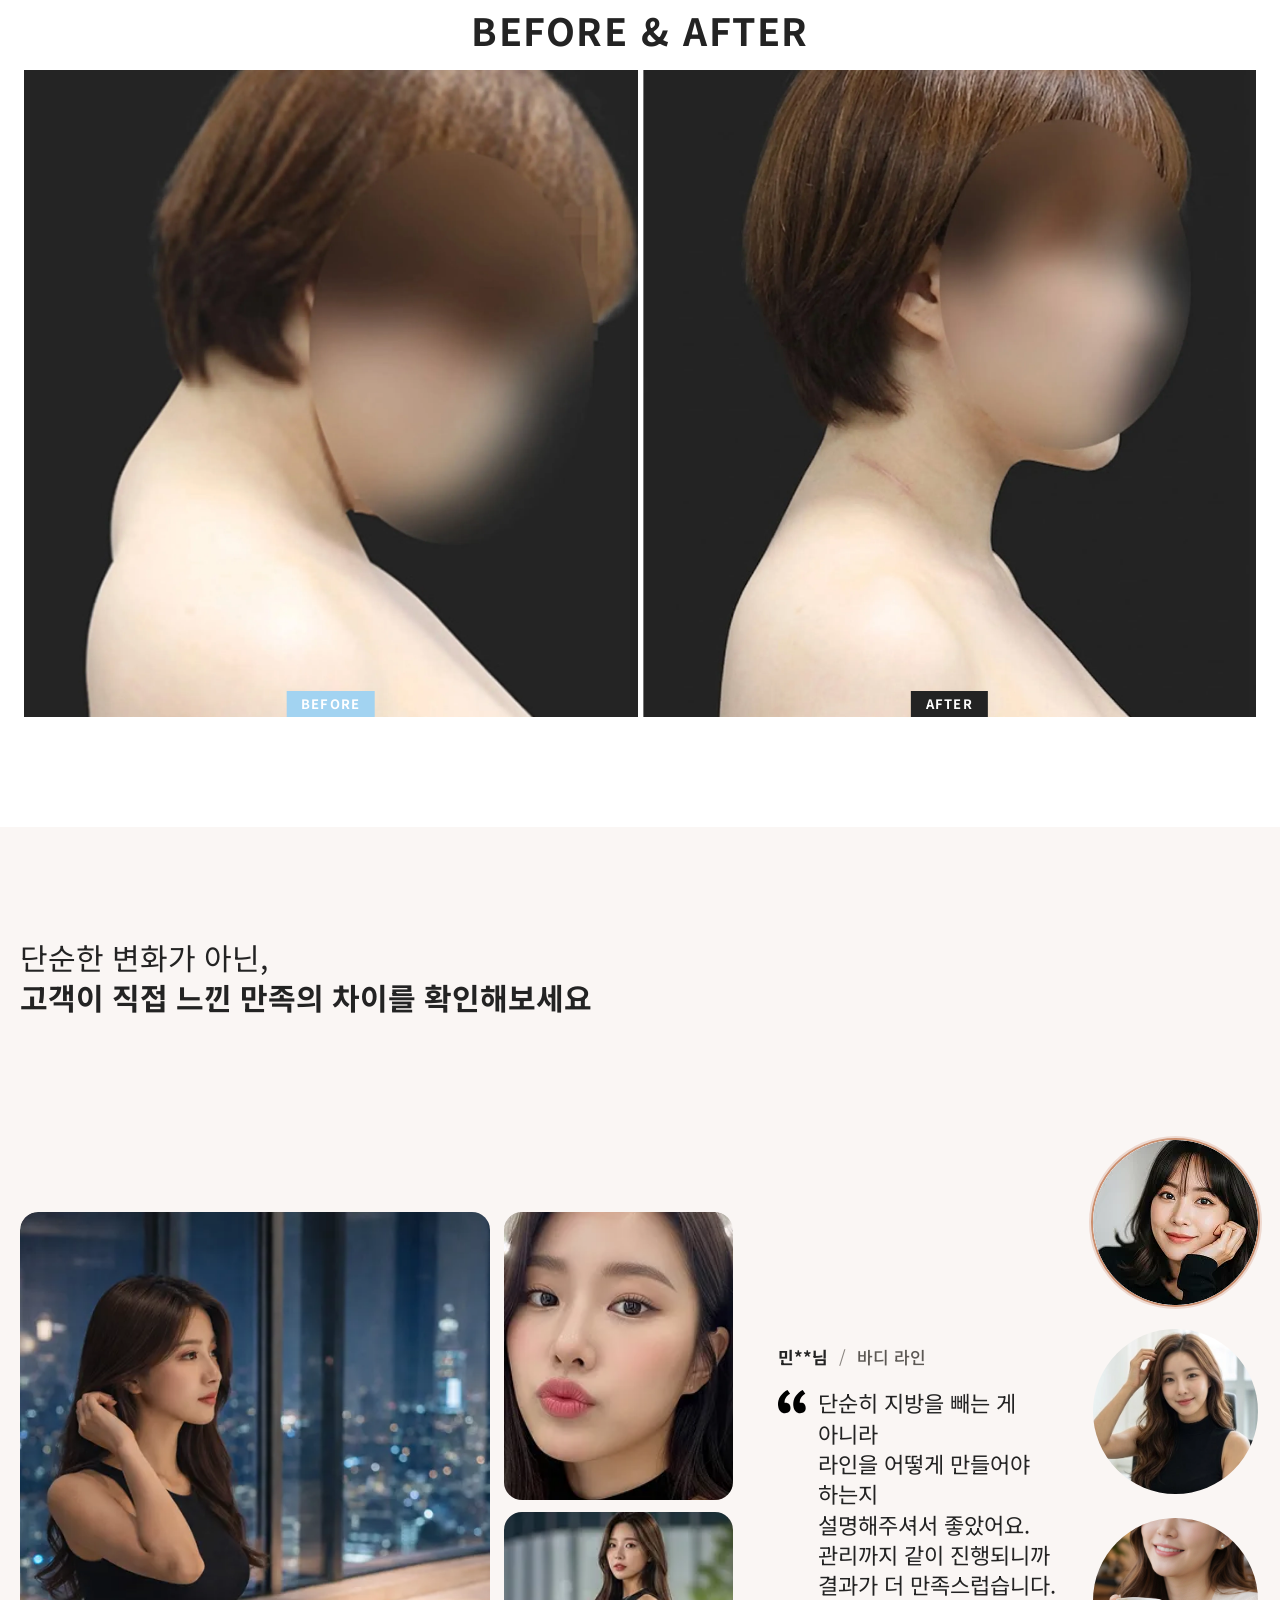
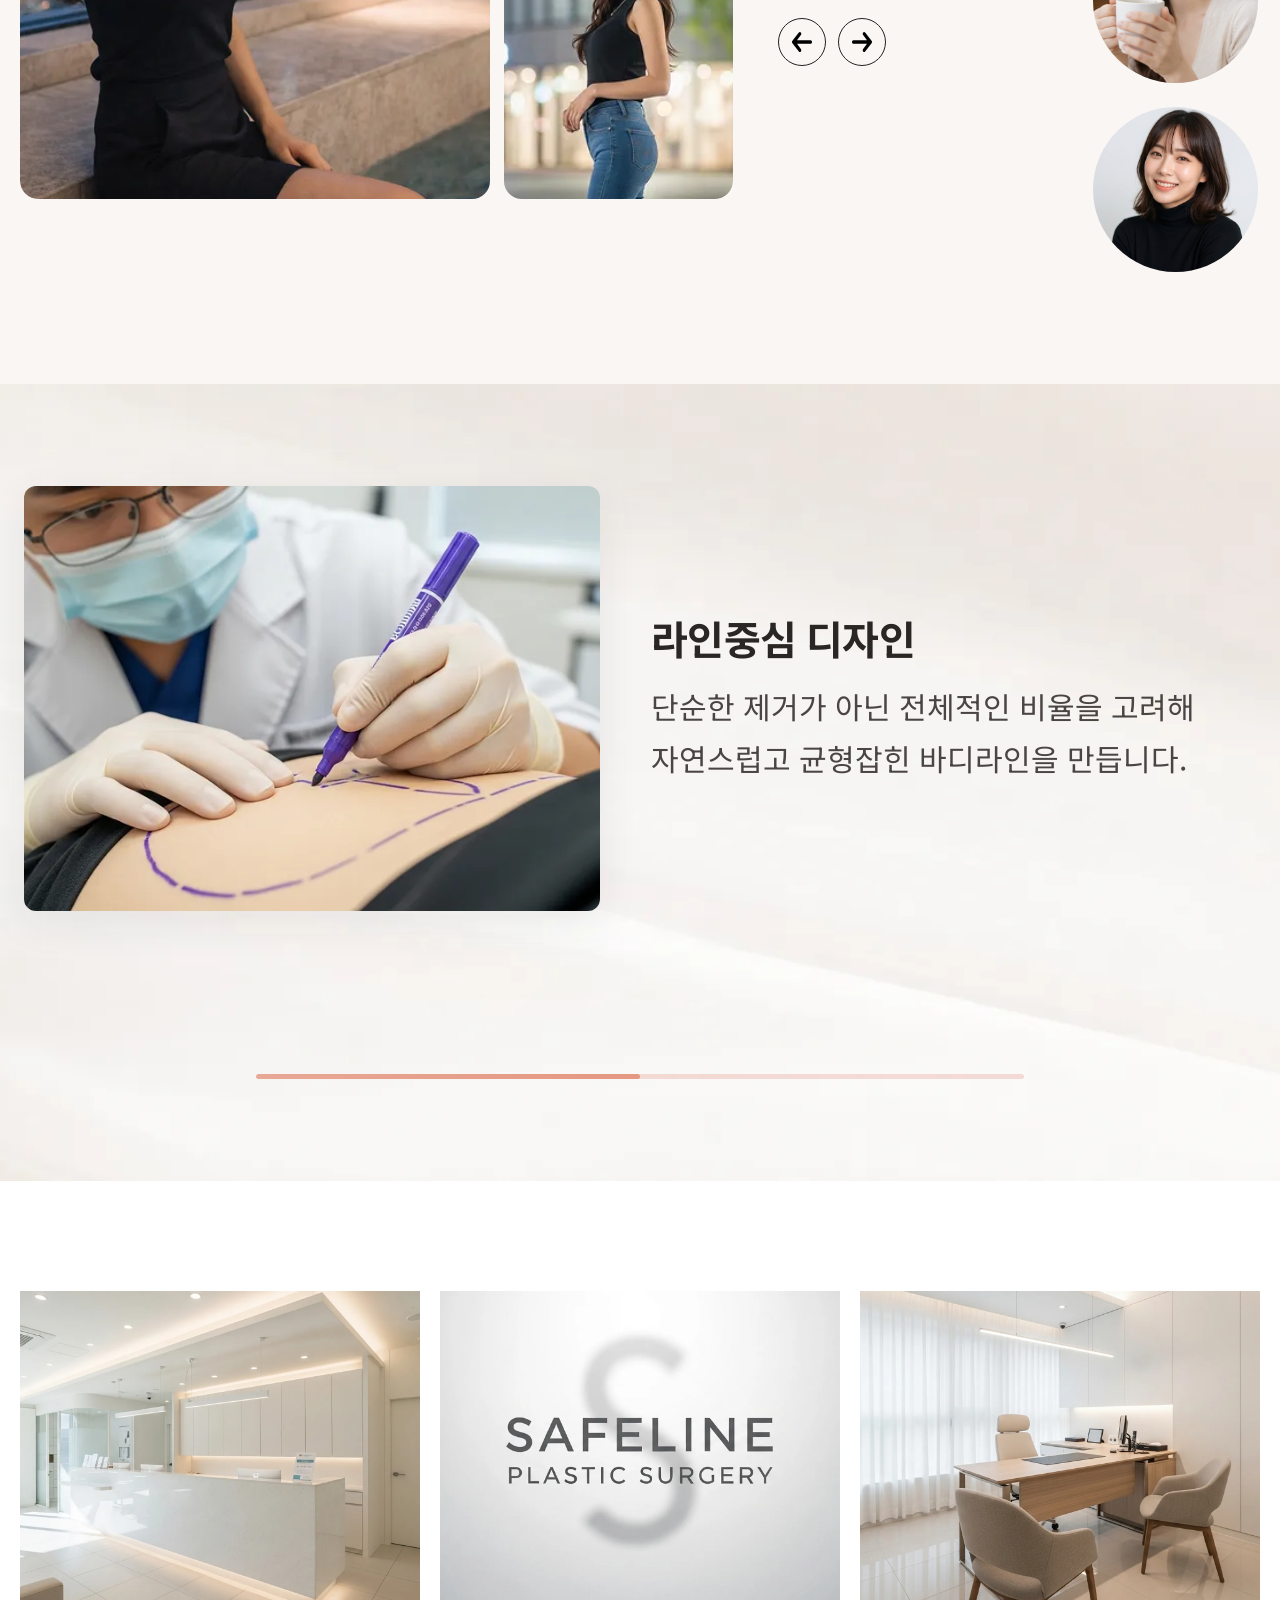
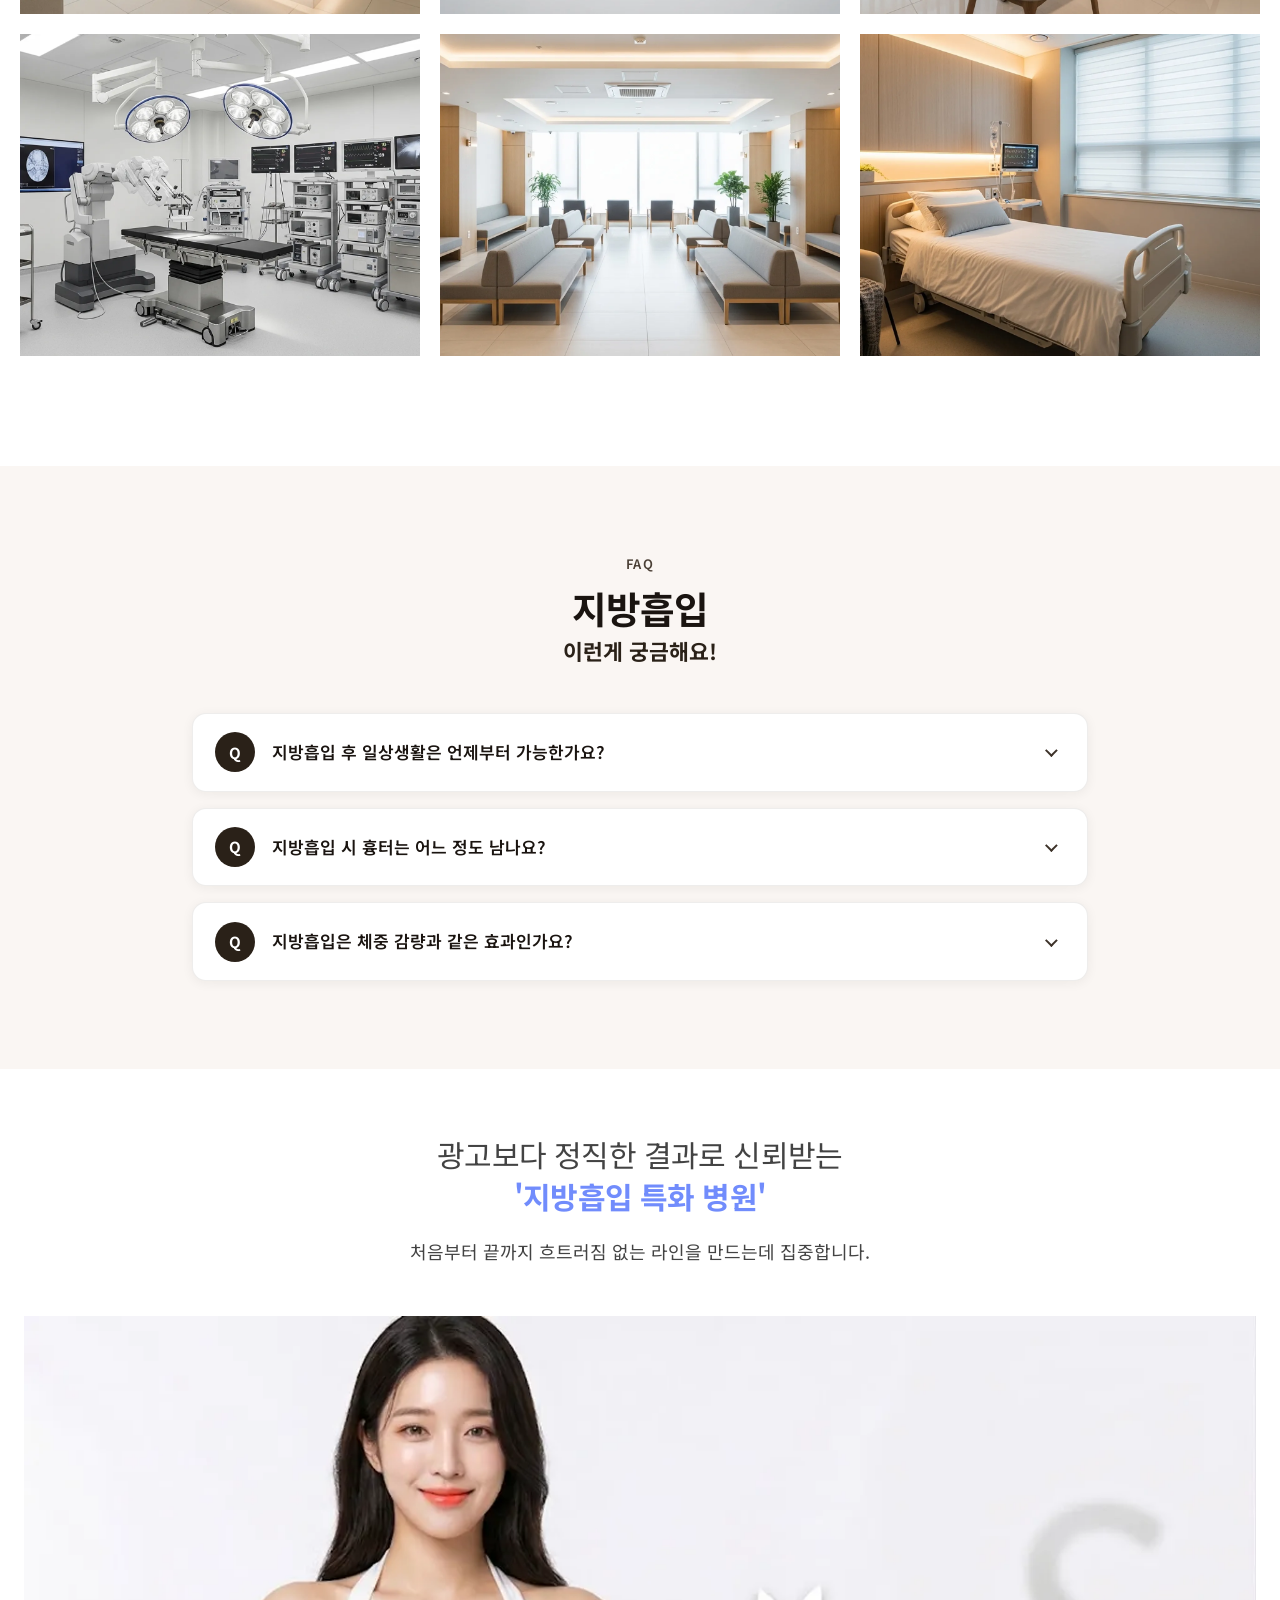
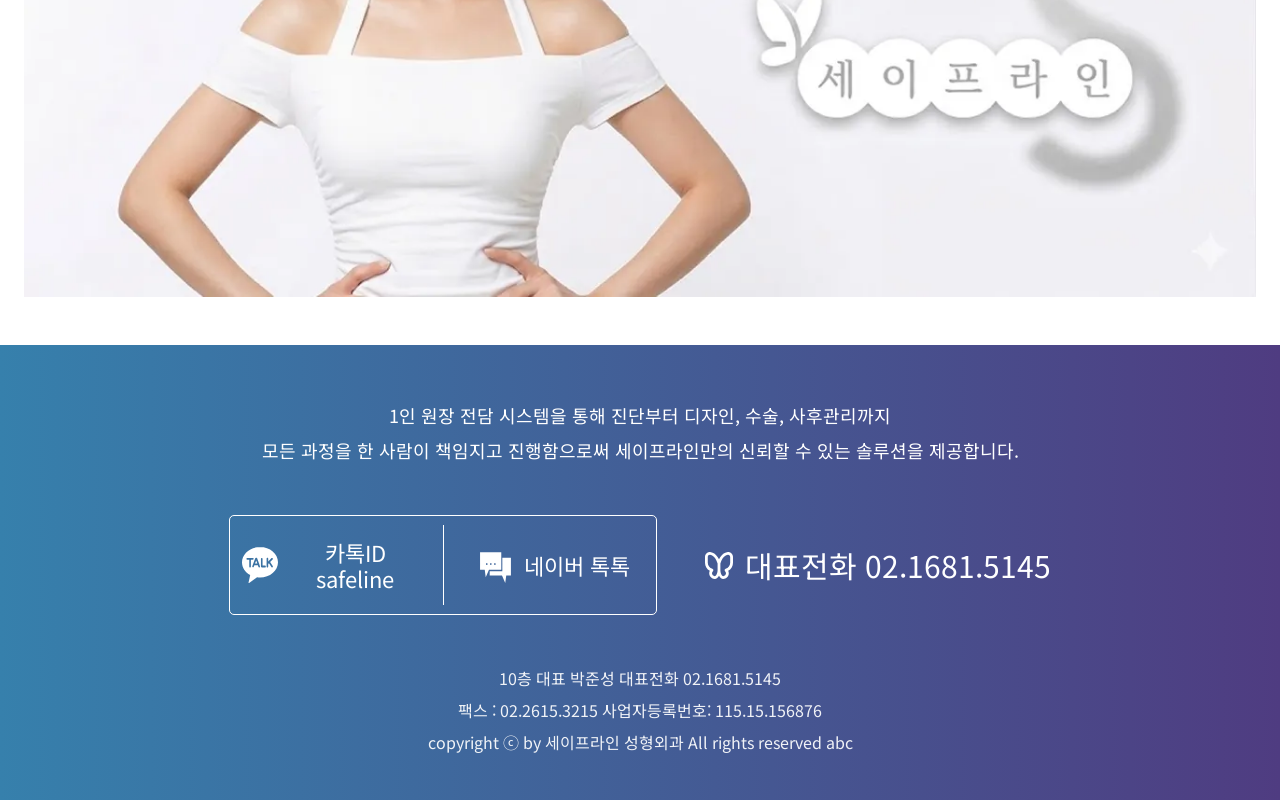
==== commit 27486df0: "파일 다시 내려 받기 파일 다시 내려 받기" ====
--- a/index.html
+++ b/index.html
@@ -14,10 +14,13 @@
 </head>
 
 <body>
-    <!-- hero영역 시작 -->
+
+
+
+
+    <!-- |     |     |     |     | 01 Hero / Header |     |     |     |     | -->
     <header class="header">
         <div class="header-inner">
-            <!-- 네비 영역 -->
             <div class="nav">
                 <a href="#">About</a>
                 <a href="#">장비시스템</a>
@@ -29,15 +32,12 @@
                 </button>
             </div>
             <div class="main-title">
-                <!-- kv타이틀 -->
                 <div class="title">
                     <h1 class="kv-title">Safeline <br>
                         Plastic Surgery</h1>
-                    <!-- kv서브타이틀 -->
                     <p class="kv-subtitle h2 ">
                         정교한 기술이 완벽한 라인을 만듭니다</p>
                 </div>
-                <!-- kv 버튼 -->
                 <div class="btn">
                     <button class="btn1">비용 먼저 확인하기</button>
                     <button class="btn2">상담 예약하기</button>
@@ -45,10 +45,11 @@
             </div>
         </div>
     </header>
-    <!-- hero 영역 마감 -->
-
-
-    <!-- about 영역 시작 -->
+
+
+
+
+    <!-- |     |     |     |     | 02 About |     |     |     |     | -->
     <section class="about-section">
         <div class="about">
             <div class="model-img">
@@ -64,9 +65,11 @@
             </div>
         </div>
     </section>
-    <!-- about 영역 마감 -->
-
-    <!-- section3 -->
+
+
+
+
+    <!-- |     |     |     |     | 03 부위별 지방 흡입 |     |     |     |     | -->
     <section class="lipo-area">
         <div class="title-2">
             <p>대용량 흡입으로 여리한 팔 라인과 뒤태를 한번에</p>
@@ -121,19 +124,18 @@
 
         </div>
     </section>
-    <!-- section 3 마감 -->
-
-    <!-- 장비 시스템 섹션 시작 -->
+
+
+
+
+    <!-- |     |     |     |     | 04 장비 시스템 |     |     |     |     | -->
     <section class="equipment-section">
         <div class="equipment-inner">
-            <!-- 장비 타이틀 -->
             <div class="equipment-heading">
                 <p class="b7">세이프라인 첨단 의료 시스템</p>
             </div>
 
-            <!-- 장비 슬라이드 래퍼 -->
             <div class="equipment-body">
-                <!-- 장비 아이템 1 -->
                 <article class="equipment-item is-active" aria-hidden="false">
                     <div class="equipment-image">
                         <img src="assets/images/sec4-1.webp" alt="Bent Basket Cannula 장비">
@@ -163,7 +165,6 @@
                     </div>
                 </article>
 
-                <!-- 장비 아이템 2 -->
                 <article class="equipment-item" aria-hidden="true">
                     <div class="equipment-image">
                         <img src="assets/images/sec4-2.webp" alt="PAL Microaire System 장비">
@@ -193,7 +194,6 @@
                     </div>
                 </article>
 
-                <!-- 장비 아이템 3 -->
                 <article class="equipment-item" aria-hidden="true">
                     <div class="equipment-image">
                         <img src="assets/images/sec4-3.webp" alt="Bent Basket Cannula 미세 장비">
@@ -225,10 +225,13 @@
             </div>
         </div>
     </section>
-    <!-- 장비 시스템 섹션 마감 -->
 
     <script src="assets/js/equipment.js"></script>
 
+
+
+
+    <!-- |     |     |     |     | 05 시술 건수 / 원장 |     |     |     |     | -->
     <section class="section5">
         <div class="text-wrap">
             <div class="text-box">
@@ -246,7 +249,7 @@
                 <div class="left-text b7">
                     <p>지방흡입재수술</p>
                 </div>
-                
+
                 <div class="center-text">
                     <p>3,300</p>
                 </div>
@@ -277,10 +280,11 @@
             <img src="assets/images/sec5-doctor.webp" alt="">
         </div>
     </section>
-    <!-- 섹션 마감 -->
-
-
-    <!-- Before-AFTER: 케이스마다 전체 뷰포트 1섹션(.ba-page) -->
+
+
+
+
+    <!-- |     |     |     |     | 06 Before & After |     |     |     |     | -->
     <section class="ba-page" aria-labelledby="before-after-heading">
         <div class="ba-page-inner">
             <h2 id="before-after-heading" class="ba-heading">BEFORE &amp; AFTER</h2>
@@ -329,7 +333,10 @@
         </div>
     </section>
 
-    <!-- 고객 후기: PC 1025px~ / 모바일·태블릿 1024px 이하 — 동작·데이터: assets/js/stories-reviews.js (jQuery) -->
+
+
+
+    <!-- |     |     |     |     | 07 고객 후기 |     |     |     |     | -->
     <section class="stories-section" id="storiesReviews" aria-labelledby="stories-heading">
         <div class="stories-inner">
             <h2 id="stories-heading" class="stories-title">
@@ -338,7 +345,6 @@
             </h2>
 
             <div class="stories-body">
-                <!-- 왼쪽: 클릭한 모델의 이미지 3장 — jQuery가 STORIES_MODELS 데이터로 src·텍스트 갱신 + 페이드 -->
                 <div class="stories-collage-viewport" aria-roledescription="carousel">
                     <div class="stories-collage-fade" id="storiesCollageFade">
                         <div class="stories-collage">
@@ -411,16 +417,14 @@
         </div>
     </section>
 
-    <!--
-      [시스템 소개 섹션 #section-11]
-      - 배경: sec11-bg.jpg 요청 시 → 현재 프로젝트에는 sec11-bg.webp 가 있습니다. 아래 style 또는 system-intro.css 의 url 을 .jpg 로 바꾸고 파일을 넣으면 됩니다.
-      - 콘텐츠 이미지: sec11-1.png ~ sec11-4.png 요청 → 현재는 sec11-1.webp ~ sec11-4.webp 경로로 연결해 두었습니다. png/jpg 로 교체 시 src 만 수정하세요.
-    -->
+
+
+
+    <!-- |     |     |     |     | 08 시스템 소개 |     |     |     |     | -->
     <section id="section-11" class="sys-intro" aria-labelledby="sys-intro-heading">
         <h2 id="sys-intro-heading" class="visually-hidden">시스템 소개</h2>
         <div class="sys-intro-inner">
             <div class="sys-intro-viewport" aria-live="polite" aria-atomic="true">
-                <!-- ========== 슬라이드 1 / 총 4장 — 제목·본문은 여기만 고치면 됩니다 ========== -->
                 <article class="sys-intro-slide is-active">
                     <div class="sys-intro-row">
                         <div class="sys-intro-media">
@@ -436,7 +440,6 @@
                     </div>
                 </article>
 
-                <!-- ========== 슬라이드 2 — 제목·본문 수정 영역 ========== -->
                 <article class="sys-intro-slide">
                     <div class="sys-intro-row">
                         <div class="sys-intro-media">
@@ -452,7 +455,6 @@
                     </div>
                 </article>
 
-                <!-- ========== 슬라이드 3 — 제목·본문 수정 영역 ========== -->
                 <article class="sys-intro-slide">
                     <div class="sys-intro-row">
                         <div class="sys-intro-media">
@@ -468,7 +470,6 @@
                     </div>
                 </article>
 
-                <!-- ========== 슬라이드 4 — 제목·본문 수정 영역 ========== -->
                 <article class="sys-intro-slide">
                     <div class="sys-intro-row">
                         <div class="sys-intro-media">
@@ -484,7 +485,6 @@
                     </div>
                 </article>
             </div>
-            <!-- [진행 게이지] 총 4슬라이드 — 1번 25%, 2번 50%, 3번 75%, 4번 100% (너비는 system-intro.js 에서 자동) -->
             <div class="sys-intro-progress" role="progressbar" aria-valuemin="1" aria-valuemax="4" aria-valuenow="1"
                 aria-label="시스템 소개 슬라이드 진행">
                 <div class="sys-intro-progress-fill"></div>
@@ -492,7 +492,10 @@
         </div>
     </section>
 
-    <!-- 병원 소개: PC 6장 그리드(427×344, 간격 20px) / 모바일(768↓) 탭·메인·썸네일 — assets/images/sec16-1~6 -->
+
+
+
+    <!-- |     |     |     |     | 09 병원 소개 |     |     |     |     | -->
     <section id="section-16" class="hospital-intro" aria-label="병원 소개">
         <div class="hospital-intro-inner">
             <div class="hospital-intro-grid">
@@ -518,7 +521,6 @@
                 </div>
             </div>
 
-            <!-- [모바일 전용] 768px 이하에서만 표시: 제목 · 메인 이미지 · 탭 · 가로 스크롤 썸네일 -->
             <div class="hospital-intro-mobile">
                 <h2 id="hospital-intro-mobile-heading" class="hospital-intro-mobile-title">안락한 공간을 제공하는 세이프라인</h2>
                 <div class="hospital-intro-main">
@@ -537,14 +539,16 @@
                 <div class="hospital-intro-thumbs-outer">
                     <div class="hospital-intro-thumbs" id="hospitalIntroThumbs" role="list"
                         aria-label="현재 구간 사진 목록">
-                        <!-- [썸네일] hospital-intro.js에서 탭별로 채움 -->
-                    </div>
-                </div>
-            </div>
-        </div>
-    </section>
-
-    <!-- ========== 지방흡입 FAQ (아코디언) — 스타일: faq-lipo.css / 동작: faq-lipo.js ========== -->
+                    </div>
+                </div>
+            </div>
+        </div>
+    </section>
+
+
+
+
+    <!-- |     |     |     |     | 10 지방흡입 FAQ |     |     |     |     | -->
     <section id="section-faq-lipo" class="faq-lipo" aria-labelledby="faq-lipo-heading">
         <div class="faq-lipo-inner">
             <header class="faq-lipo-header">
@@ -556,7 +560,6 @@
             </header>
 
             <div class="faq-lipo-list">
-                <!-- [질문·답변 추가] .faq-lipo-item 블록을 복사해 id·문구·답변만 바꾸면 됩니다. -->
                 <article class="faq-lipo-item">
                     <button type="button" class="faq-lipo-trigger" aria-expanded="false" id="faq-lipo-q1"
                         aria-controls="faq-lipo-a1">
@@ -566,7 +569,6 @@
                     </button>
                     <div class="faq-lipo-panel" id="faq-lipo-a1" role="region" aria-labelledby="faq-lipo-q1">
                         <div class="faq-lipo-panel-inner">
-                            <!-- [답변 수정] 아래 p 태그 안의 문구를 실제 답변으로 교체하세요. -->
                             <p class="faq-lipo-answer">이곳에 답변 내용을 입력하세요.</p>
                         </div>
                     </div>
@@ -581,7 +583,6 @@
                     </button>
                     <div class="faq-lipo-panel" id="faq-lipo-a2" role="region" aria-labelledby="faq-lipo-q2">
                         <div class="faq-lipo-panel-inner">
-                            <!-- [답변 수정] 아래 p 태그 안의 문구를 실제 답변으로 교체하세요. -->
                             <p class="faq-lipo-answer">이곳에 답변 내용을 입력하세요.</p>
                         </div>
                     </div>
@@ -596,7 +597,6 @@
                     </button>
                     <div class="faq-lipo-panel" id="faq-lipo-a3" role="region" aria-labelledby="faq-lipo-q3">
                         <div class="faq-lipo-panel-inner">
-                            <!-- [답변 수정] 아래 p 태그 안의 문구를 실제 답변으로 교체하세요. -->
                             <p class="faq-lipo-answer">이곳에 답변 내용을 입력하세요.</p>
                         </div>
                     </div>
@@ -605,22 +605,21 @@
         </div>
     </section>
 
-    <!-- ========== 비주얼 텍스트 (sec-18): PC — 카피와 이미지 분리, 이미지는 카피 아래 50px — 스타일: visual-sec18.css ========== -->
+
+
+
+    <!-- |     |     |     |     | 11 비주얼 카피 |     |     |     |     | -->
     <section class="visual-sec18" aria-labelledby="visual-sec18-heading">
         <div class="visual-sec18-inner">
             <div class="visual-sec18-copy">
                 <h2 id="visual-sec18-heading" class="visual-sec18-head">
-                    <!-- [헤드라인 1줄 수정] 첫 줄 문구(회색·regular 30px 기준) -->
                     <span class="visual-sec18-head-line1">광고보다 정직한 결과로 신뢰받는</span><br>
-                    <!-- [헤드라인 2줄 수정] 아래 strong.visual-sec18-accent 안의 텍스트만 파란색·볼드로 강조됩니다. -->
                     <span class="visual-sec18-head-line2">
                         <strong class="visual-sec18-accent">'지방흡입 특화 병원'</strong>
                     </span>
                 </h2>
-                <!-- [설명 문구 수정] 서브 카피(18px·line-height 1.6) -->
                 <p class="visual-sec18-desc">처음부터 끝까지 흐트러짐 없는 라인을 만드는데 집중합니다.</p>
             </div>
-            <!-- [이미지 교체] src·alt 만 수정 (확장자 .webp / .jpg 등 실제 파일에 맞춤) -->
             <div class="visual-sec18-media">
                 <img class="visual-sec18-photo" src="assets/images/sec-18.webp"
                     alt="세이프라인 성형외과 지방흡입 비주얼" loading="lazy" decoding="async">
@@ -628,21 +627,21 @@
         </div>
     </section>
 
-    <!-- ========== 푸터 및 컨택트 — 스타일: footer-contact.css ========== -->
+
+
+
+    <!-- |     |     |     |     | 12 푸터 · 연락처 |     |     |     |     | -->
     <footer class="site-footer-contact">
         <div class="site-footer-contact-inner">
-            <!-- [상단 안내 문구 수정] 18px / 두 줄 -->
             <p class="site-footer-lead">
                 <span class="site-footer-lead-line">1인 원장 전담 시스템을 통해 진단부터 디자인, 수술, 사후관리까지</span>
                 <span class="site-footer-lead-line">모든 과정을 한 사람이 책임지고 진행함으로써 세이프라인만의 신뢰할 수 있는 솔루션을 제공합니다.</span>
             </p>
 
             <div class="site-footer-mid">
-                <!-- [컨택트 박스] 카톡·네이버 링크 href 는 실제 채널 URL로 교체 -->
                 <div class="site-footer-contact-box">
                     <a class="site-footer-contact-half" href="#"
                         aria-label="카카오톡 채널 safeline으로 연결 (링크 수정 필요)">
-                        <!-- [아이콘 경로] 프로젝트: assets/images/icon/Kakao.svg (루트 images 로 옮기면 경로만 수정) -->
                         <img class="site-footer-contact-icon" src="assets/images/icon/Kakao.svg" alt="" width="36"
                             height="36" decoding="async">
                         <span>카톡ID safeline</span>
@@ -656,7 +655,6 @@
                     </a>
                 </div>
 
-                <!-- [대표전화 수정] 텍스트 및 tel: 링크 -->
                 <div class="site-footer-phone">
                     <img class="site-footer-phone-icon" src="assets/images/icon/btfly.svg" alt="" width="28"
                         height="27" decoding="async">
@@ -664,11 +662,10 @@
                 </div>
             </div>
 
-            <!-- [사업자 정보 수정] 회사명·번호·팩스 등 -->
             <address class="site-footer-meta">
                 <span class="site-footer-meta-line">10층 대표 박준성 대표전화 02.1681.5145</span>
                 <span class="site-footer-meta-line">팩스 : 02.2615.3215 사업자등록번호: 115.15.156876</span>
-                <span class="site-footer-meta-line">copyright ⓒ by 세이프라인 성형외과 All rights reserved</span>
+                <span class="site-footer-meta-line">copyright ⓒ by 세이프라인 성형외과 All rights reserved abc</span>
             </address>
         </div>
     </footer>
@@ -681,4 +678,4 @@
 
 </body>
 
-</html>+</html>
